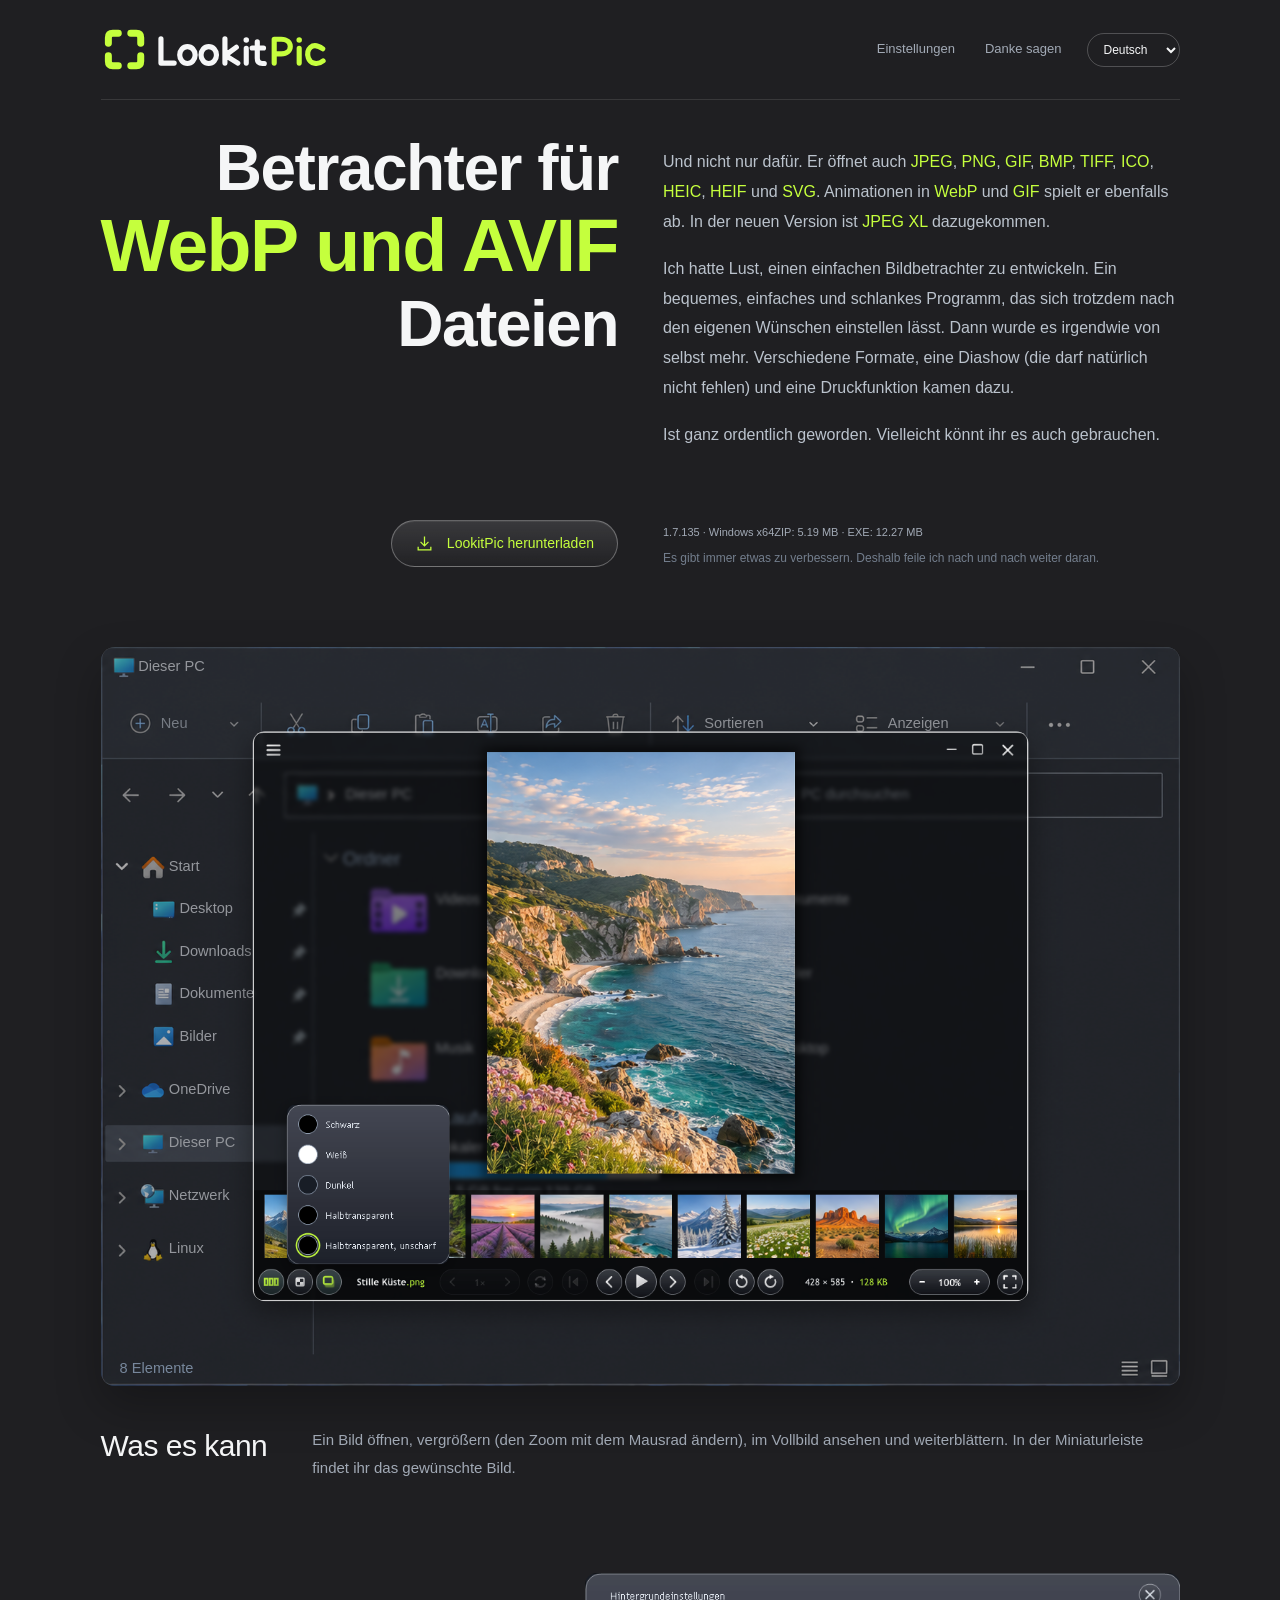
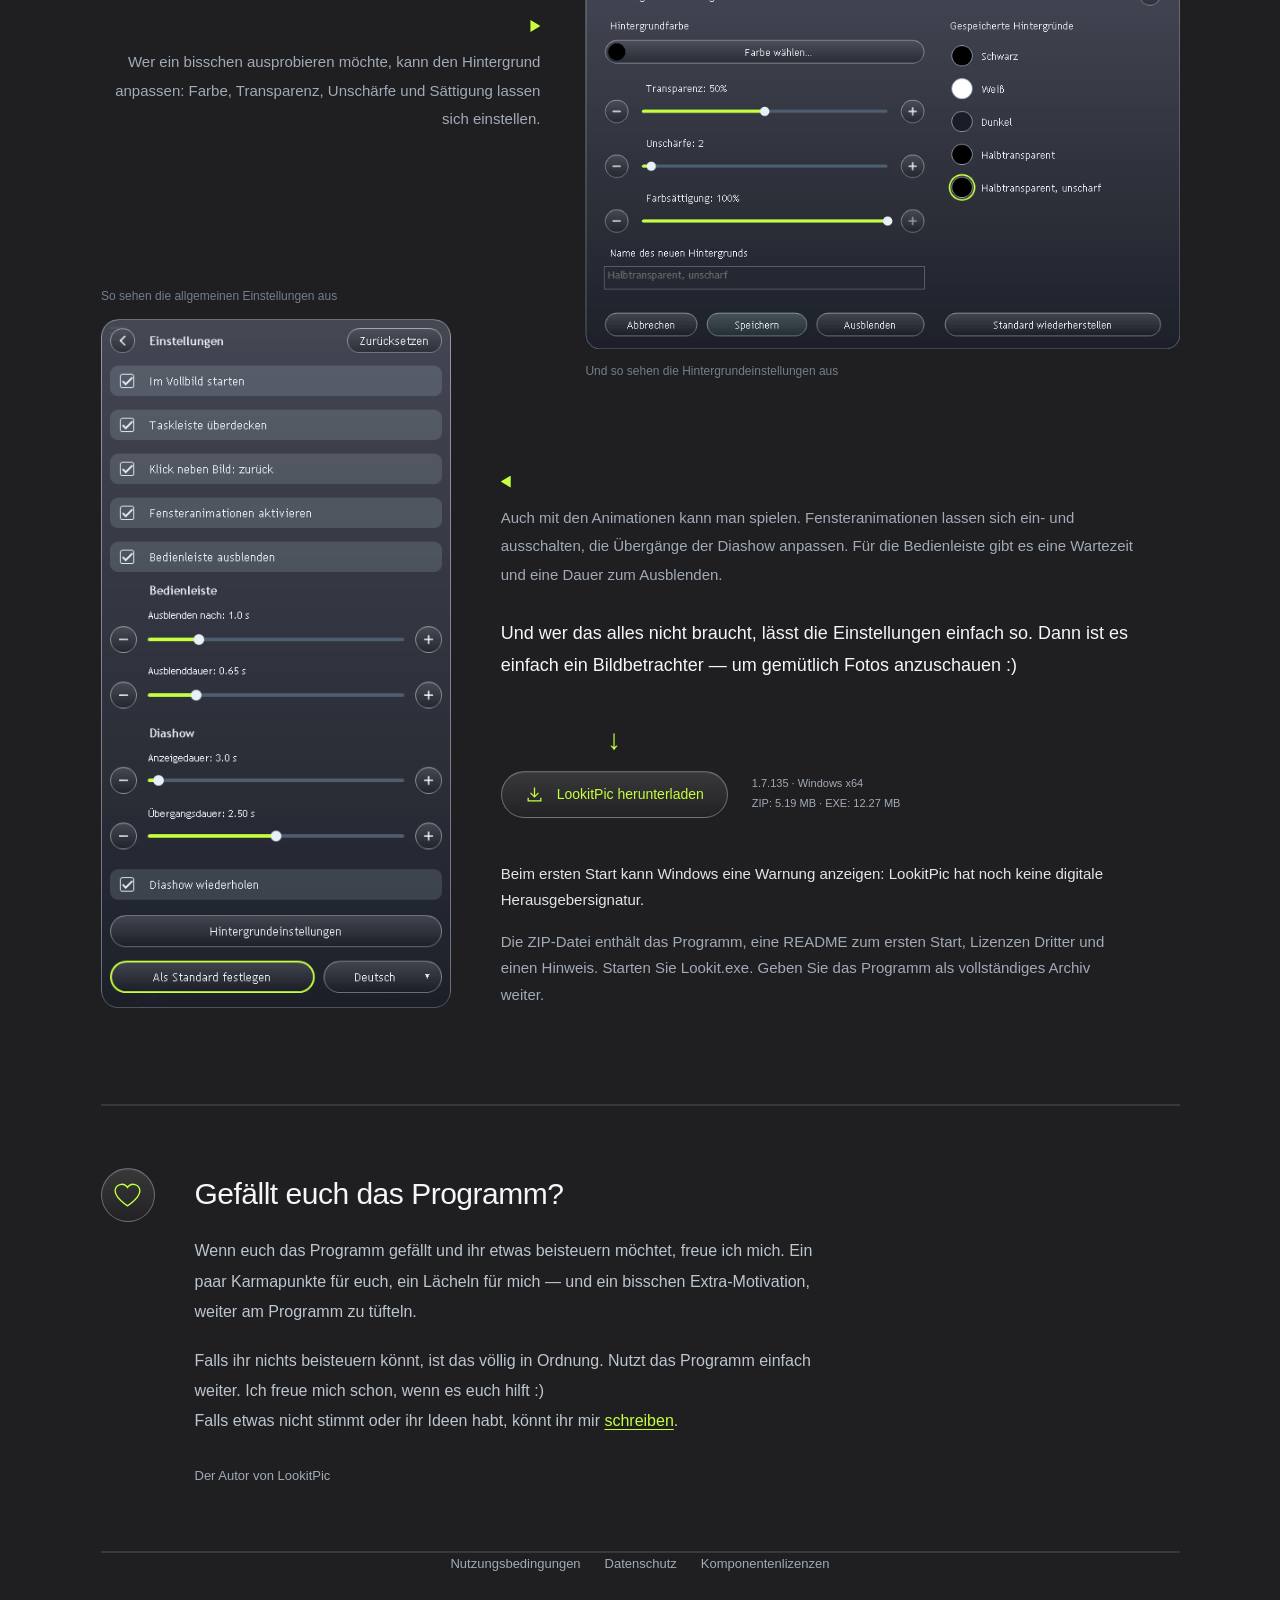
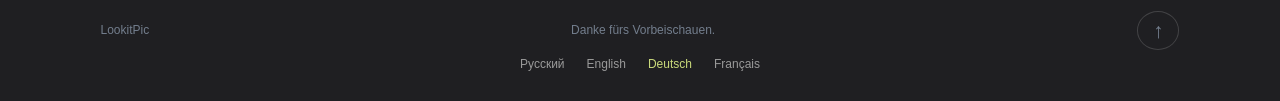
==== de/index.html @ faddebc7 "Serve complete homepage without JavaScript and align language metadata" ====
<!doctype html>
<html lang="de">
<head>
  <meta charset="utf-8"><meta name="viewport" content="width=device-width,initial-scale=1">
  <title>LookitPic — Kostenloser WebP- und AVIF-Betrachter für Windows</title>
  <meta name="description" content="Kostenloser Bildbetrachter für Windows x64: WebP, AVIF, HEIC, JPEG XL und weitere Formate. Animationen, Diashows und Fotodruck. Ohne Installation.">
  <meta name="theme-color" content="#1f1f22"><link rel="icon" href="/assets/brand/lookitpic.ico?v=116">
  <link rel="stylesheet" href="/style.css?v=135-language-outline"><script src="/config.js" defer></script><script src="/locales.js?v=135-wheel" defer></script><script src="/app.js?v=seo1" defer></script>

<link rel="canonical" href="https://lookitpic.com/de/">
<link rel="alternate" hreflang="ru" href="https://lookitpic.com/">
<link rel="alternate" hreflang="en" href="https://lookitpic.com/en/">
<link rel="alternate" hreflang="de" href="https://lookitpic.com/de/">
<link rel="alternate" hreflang="fr" href="https://lookitpic.com/fr/">
<link rel="alternate" hreflang="x-default" href="https://lookitpic.com/">
<meta property="og:type" content="website">
<meta property="og:site_name" content="LookitPic">
<meta property="og:title" content="LookitPic — Kostenloser WebP- und AVIF-Betrachter für Windows">
<meta property="og:description" content="Kostenloser Bildbetrachter für Windows x64: WebP, AVIF, HEIC, JPEG XL und weitere Formate. Animationen, Diashows und Fotodruck. Ohne Installation.">
<meta property="og:url" content="https://lookitpic.com/de/">
<meta property="og:locale" content="de_DE">
<meta property="og:image" content="https://lookitpic.com/assets/social/de.png">
<meta property="og:image:width" content="1079">
<meta property="og:image:height" content="791">
<meta property="og:image:type" content="image/png">
<meta property="og:image:alt" content="LookitPic-Oberfläche mit einer Küstenlandschaft">
<meta name="twitter:card" content="summary_large_image">
<meta name="twitter:title" content="LookitPic — Kostenloser WebP- und AVIF-Betrachter für Windows">
<meta name="twitter:description" content="Kostenloser Bildbetrachter für Windows x64: WebP, AVIF, HEIC, JPEG XL und weitere Formate. Animationen, Diashows und Fotodruck. Ohne Installation.">
<meta name="twitter:image" content="https://lookitpic.com/assets/social/de.png">
<meta name="twitter:image:alt" content="LookitPic-Oberfläche mit einer Küstenlandschaft">
<script type="application/ld+json">{"@context": "https://schema.org", "@type": "SoftwareApplication", "name": "LookitPic", "url": "https://lookitpic.com/de/", "description": "Kostenloser Bildbetrachter für Windows x64: WebP, AVIF, HEIC, JPEG XL und weitere Formate. Animationen, Diashows und Fotodruck. Ohne Installation.", "inLanguage": "de", "applicationCategory": "MultimediaApplication", "operatingSystem": "Windows x64", "softwareVersion": "1.7.135", "downloadUrl": "https://github.com/lookitpic/LookitPic/releases/download/v1.7.135/Lookit.exe", "screenshot": "https://lookitpic.com/assets/social/de.png", "offers": {"@type": "Offer", "price": "0", "priceCurrency": "USD"}}</script>
</head>
<body>
<a class="skip" href="#main" data-i18n="skip">Zum Inhalt</a>
<header class="header wrap">
  <a class="brand" href="#main"><img src="/assets/brand/wordmark.svg?v=116" width="228" height="47" alt="LookitPic"></a>
  <nav aria-label="Навигация"><a href="#personal" data-i18n="navSettings">Einstellungen</a><a href="#thanks" data-i18n="navThanks">Danke sagen</a></nav><label class="language-control"><span class="language-label">Language</span><select id="language" aria-label="Язык / Language"><option value="ru">Русский</option><option value="en">English</option><option value="de" selected>Deutsch</option><option value="fr">Français</option></select></label>
</header>
<main class="wrap" id="main">
  <section class="hello">
    <div class="hero-heading">
    <h1 data-i18n="title"><span class="title-first">Betrachter für</span><br><span class="title-formats">WebP und AVIF</span><br><span class="title-last">Dateien</span></h1>
    </div>
    <div class="hero-copy">
    <p data-i18n="formats">Und nicht nur dafür. Er öffnet auch <span class="format-name">JPEG</span>, <span class="format-name">PNG</span>, <span class="format-name">GIF</span>, <span class="format-name">BMP</span>, <span class="format-name">TIFF</span>, <span class="format-name">ICO</span>, <span class="format-name">HEIC</span>, <span class="format-name">HEIF</span> und <span class="format-name">SVG</span>. Animationen in <span class="format-name">WebP</span> und <span class="format-name">GIF</span> spielt er ebenfalls ab. In der neuen Version ist <span class="format-name">JPEG XL</span> dazugekommen.</p>
    <p data-i18n="story">Ich hatte Lust, einen einfachen Bildbetrachter zu entwickeln. Ein bequemes, einfaches und schlankes Programm, das sich trotzdem nach den eigenen Wünschen einstellen lässt. Dann wurde es irgendwie von selbst mehr. Verschiedene Formate, eine Diashow (die darf natürlich nicht fehlen) und eine Druckfunktion kamen dazu.</p>
    <p data-i18n="maybe">Ist ganz ordentlich geworden. Vielleicht könnt ihr es auch gebrauchen.</p>
    </div>
      <div class="hero-download">
<div class="download-row"><a class="glass-button download-link" href="https://github.com/lookitpic/LookitPic/releases/download/v1.7.135/LookitPic_1.7.135.zip"><svg width="19" height="19" viewbox="0 0 24 24" fill="none" stroke="currentColor" stroke-width="1.6" aria-hidden="true"><path d="M12 3v12m-5-5 5 5 5-5M4 16v4h16v-4"/></svg><span data-i18n="download">LookitPic herunterladen</span></a><span class="file-note" data-i18n="downloadMeta">1.7.135 · Windows x64<br>ZIP: 5.19 MB · EXE: 12.27 MB</span></div>
    <p class="version-note" data-i18n="preview">Es gibt immer etwas zu verbessern. Deshalb feile ich nach und nach weiter daran.</p>
      </div>
  </section>

  <section class="look" aria-label="LookitPic-Oberfläche mit einer Küstenlandschaft">
    <div class="promo-desktop">
      <div class="explorer-screenshot" aria-hidden="true">
        <img src="/assets/explorer/base-dark.webp" width="1515" height="1038" alt="" draggable="false">
        <span class="explorer-label title" data-explorer-label="pc" style="left:3.44828%;top:1.25899%;width:72.66010%;height:3.05755%">Dieser PC</span>
        <span class="explorer-label muted" data-explorer-label="new" style="left:5.54187%;top:8.99281%;width:6.40394%;height:3.23741%">Neu</span>
        <span class="explorer-label " data-explorer-label="sort" style="left:55.91133%;top:8.99281%;width:9.35961%;height:3.23741%">Sortieren</span>
        <span class="explorer-label " data-explorer-label="view" style="left:72.90640%;top:8.99281%;width:9.23645%;height:3.23741%">Anzeigen</span>
        <span class="explorer-label " data-explorer-label="pc" style="left:22.66010%;top:18.52518%;width:23.39901%;height:3.23741%">Dieser PC</span>
        <span class="explorer-label muted" data-explorer-label="search" style="left:60.59113%;top:18.52518%;width:35.96059%;height:3.23741%">Dieser PC durchsuchen</span>
        <span class="explorer-label " data-explorer-label="home" style="left:6.28079%;top:28.23741%;width:10.83744%;height:3.23741%">Start</span>
        <span class="explorer-label " data-explorer-label="desktop" style="left:7.26601%;top:33.99281%;width:10.09852%;height:3.23741%">Desktop</span>
        <span class="explorer-label " data-explorer-label="downloads" style="left:7.26601%;top:39.74820%;width:10.09852%;height:3.23741%">Downloads</span>
        <span class="explorer-label " data-explorer-label="documents" style="left:7.26601%;top:45.50360%;width:10.09852%;height:3.23741%">Dokumente</span>
        <span class="explorer-label " data-explorer-label="pictures" style="left:7.26601%;top:51.25899%;width:10.09852%;height:3.23741%">Bilder</span>
        <span class="explorer-label " data-explorer-label="onedrive" style="left:6.28079%;top:58.45324%;width:11.57635%;height:3.23741%">OneDrive</span>
        <span class="explorer-label " data-explorer-label="pc" style="left:6.28079%;top:65.64748%;width:12.43842%;height:3.23741%">Dieser PC</span>
        <span class="explorer-label " data-explorer-label="network" style="left:6.28079%;top:72.84173%;width:11.57635%;height:3.23741%">Netzwerk</span>
        <span class="explorer-label " data-explorer-label="linux" style="left:6.28079%;top:80.03597%;width:11.57635%;height:3.23741%">Linux</span>
        <span class="explorer-label heading" data-explorer-label="folders" style="left:22.41379%;top:26.79856%;width:36.94581%;height:3.77698%">Ordner</span>
        <span class="explorer-label " data-explorer-label="videos" style="left:31.03448%;top:32.73381%;width:20.93596%;height:3.23741%">Videos</span>
        <span class="explorer-label " data-explorer-label="documents" style="left:62.43842%;top:32.73381%;width:30.78818%;height:3.23741%">Dokumente</span>
        <span class="explorer-label " data-explorer-label="downloads" style="left:31.03448%;top:42.80576%;width:20.93596%;height:3.23741%">Downloads</span>
        <span class="explorer-label " data-explorer-label="pictures" style="left:62.43842%;top:42.80576%;width:30.78818%;height:3.23741%">Bilder</span>
        <span class="explorer-label " data-explorer-label="music" style="left:31.03448%;top:52.87770%;width:20.93596%;height:3.23741%">Musik</span>
        <span class="explorer-label " data-explorer-label="desktop" style="left:62.43842%;top:52.87770%;width:30.78818%;height:3.23741%">Desktop</span>
        <span class="explorer-label heading" data-explorer-label="devices" style="left:22.41379%;top:61.87050%;width:59.11330%;height:3.77698%">Geräte und Laufwerke</span>
        <span class="explorer-label " data-explorer-label="disk" style="left:31.03448%;top:66.36691%;width:34.48276%;height:3.23741%">Lokaler Datenträger (C:)</span>
        <span class="explorer-label muted" data-explorer-label="capacity" style="left:31.03448%;top:72.30216%;width:34.48276%;height:3.23741%">31,5 GB frei von 139 GB</span>
        <span class="explorer-label heading" data-explorer-label="locations" style="left:22.41379%;top:76.79856%;width:55.41872%;height:3.77698%">Netzwerkadressen</span>
        <span class="explorer-label status" data-explorer-label="items" style="left:1.72414%;top:96.22302%;width:49.26108%;height:3.23741%">8 Elemente</span>
      </div>
      <div class="viewer-backdrop" id="viewer-backdrop" aria-hidden="true"></div>
      <div class="native-viewer" id="native-viewer" data-background="4">
        <img id="viewer-shot" src="/assets/captures/de-viewer-4-1-1.webp" width="1079" height="791" alt="LookitPic-Oberfläche mit einer Küstenlandschaft" draggable="false">
        <div id="picker" class="native-picker" role="group" aria-label="Hintergrund wählen" style="width: 20.945319740500462%;">
          <img id="picker-shot" src="/assets/captures/de-picker-4.webp" width="256" height="222" alt="" draggable="false">
          <button class="capture-hit picker-hit" data-background="0" aria-label="Schwarz" aria-pressed="false" title="Schwarz"></button>
          <button class="capture-hit picker-hit" data-background="1" aria-label="Weiß" aria-pressed="false" title="Weiß"></button>
          <button class="capture-hit picker-hit" data-background="2" aria-label="Dunkel" aria-pressed="false" title="Dunkel"></button>
          <button class="capture-hit picker-hit" data-background="3" aria-label="Halbtransparent" aria-pressed="false" title="Halbtransparent"></button>
          <button class="capture-hit picker-hit" data-background="4" aria-label="Halbtransparent, unscharf" aria-pressed="true" title="Halbtransparent, unscharf"></button>
        </div>
        <button class="capture-hit toolbar-hit" id="toggle-thumbnails" aria-label="Miniaturansichten" aria-pressed="true" title="Miniaturansichten"></button>
        <button class="capture-hit toolbar-hit" id="toggle-shadow" aria-label="Bildschatten" aria-pressed="true" title="Bildschatten"></button>
      </div>
    </div>
    <p class="demo-status" id="demo-status" aria-live="polite"></p>
  </section>

  <section class="viewer-overview">
    <h2 data-i18n="simpleTitle">Was es kann</h2>
    <div class="about-intro">
      <p><span data-i18n="basic">Ein Bild öffnen, vergrößern (den Zoom mit dem Mausrad ändern), im Vollbild ansehen und weiterblättern. In der Miniaturleiste findet ihr das gewünschte Bild.</p>
    </div>
  </section>

  <section class="about section" id="personal">
    <div class="settings-layout"><div class="settings-grid">
    <div class="settings-row background-row">
      <p data-i18n="backgroundCopy">Wer ein bisschen ausprobieren möchte, kann den Hintergrund anpassen: Farbe, Transparenz, Unschärfe und Sättigung lassen sich einstellen.</p>
      <figure class="settings-capture"><img id="background-settings-shot" src="/assets/captures/de-background-settings.webp" width="760" height="480" alt="Hintergrundeinstellungen von LookitPic" loading="lazy"><figcaption data-i18n="backgroundCaption">Und so sehen die Hintergrundeinstellungen aus</figcaption></figure>
    </div>
    <div class="settings-row animation-row">
      <figure class="settings-capture"><figcaption data-i18n="animationCaption">So sehen die allgemeinen Einstellungen aus</figcaption><span class="settings-panel-crop"><img id="animation-settings-shot" src="/assets/captures/de-settings.webp" width="400" height="790" alt="Animationen und Bedienleiste von LookitPic" loading="lazy"></span></figure>
      <div><p data-i18n="animationCopy">Auch mit den Animationen kann man spielen. Fensteranimationen lassen sich ein- und ausschalten, die Übergänge der Diashow anpassen. Für die Bedienleiste gibt es eine Wartezeit und eine Dauer zum Ausblenden.</p><p class="no-pressure" data-i18n="noPressure">Und wer das alles nicht braucht, lässt die Einstellungen einfach so. Dann ist es einfach ein Bildbetrachter — um gemütlich Fotos anzuschauen :)</p><div class="try-download"><div class="download-again"><span class="try-download-arrow" aria-hidden="true">↓</span><a class="glass-button download-link" href="https://github.com/lookitpic/LookitPic/releases/download/v1.7.135/LookitPic_1.7.135.zip"><svg width="19" height="19" viewbox="0 0 24 24" fill="none" stroke="currentColor" stroke-width="1.6" aria-hidden="true"><path d="M12 3v12m-5-5 5 5 5-5M4 16v4h16v-4"/></svg><span data-i18n="download">LookitPic herunterladen</span></a><span class="file-note" data-i18n="downloadMeta">1.7.135 · Windows x64<br>ZIP: 5.19 MB · EXE: 12.27 MB</span></div></div>
        <div class="download-notes"><p class="windows-note" data-i18n="windowsNote">Beim ersten Start kann Windows eine Warnung anzeigen: LookitPic hat noch keine digitale Herausgebersignatur.</p><p data-i18n="archiveNote">Die ZIP-Datei enthält das Programm, eine README zum ersten Start, Lizenzen Dritter und einen Hinweis. Starten Sie Lookit.exe. Geben Sie das Programm als vollständiges Archiv weiter.</p></div>
      </div>
    </div>
    </div></div>
  </section>

  <section class="thanks section" id="thanks">
    <div class="thank-you-icon" aria-hidden="true"><svg width="33" height="33" viewbox="0 0 32 32" fill="none" stroke="currentColor" stroke-width="1.3"><path d="M16 26S4 18.5 4 11.5a6.5 6.5 0 0 1 12-3.3 6.5 6.5 0 0 1 12 3.3C28 18.5 16 26 16 26Z"/></svg></div>
    <div><h2 data-i18n="thanksTitle">Gefällt euch das Programm?</h2><p data-i18n="thanksCopy">Wenn euch das Programm gefällt und ihr etwas beisteuern möchtet, freue ich mich. Ein paar Karmapunkte für euch, ein Lächeln für mich — und ein bisschen Extra-Motivation, weiter am Programm zu tüfteln.</p><a id="donate-link" class="glass-button" role="button" aria-disabled="true" rel="noopener noreferrer" target="_blank" hidden><svg width="19" height="19" viewbox="0 0 32 32" fill="none" stroke="currentColor" stroke-width="1.6" aria-hidden="true"><path d="M16 26S4 18.5 4 11.5a6.5 6.5 0 0 1 12-3.3 6.5 6.5 0 0 1 12 3.3C28 18.5 16 26 16 26Z"/></svg><span data-i18n="donate">Den Autor unterstützen</span></a><p data-i18n="thanksFree">Falls ihr nichts beisteuern könnt, ist das völlig in Ordnung. Nutzt das Programm einfach weiter. Ich freue mich schon, wenn es euch hilft :)</p><p class="feedback-invite" data-i18n="feedbackInvite">Falls etwas nicht stimmt oder ihr Ideen habt, könnt ihr mir <a href="#feedback" class="inline-feedback">schreiben</a>.</p><p id="donate-pending" class="donate-pending" hidden data-i18n="donatePending">Einen Spendenlink ergänze ich später.</p><p class="signature" id="author-name" data-i18n="author">Der Autor von LookitPic</p></div>
  </section>

</main>
<footer class="footer wrap"><nav class="legal-links" aria-label="Dokumente"><a href="#terms" class="legal-link" data-i18n="termsTitle">Nutzungsbedingungen</a><a href="#privacy" class="legal-link" data-i18n="privacyTitle">Datenschutz</a><a href="#licences" class="legal-link" data-i18n="licencesTitle">Komponentenlizenzen</a></nav><span>LookitPic</span><p data-i18n="footer">Danke fürs Vorbeischauen.</p><a href="#main" aria-label="Nach oben">↑</a></footer><nav class="language-links wrap" aria-label="Language"><a href="/ru/" lang="ru" hreflang="ru">Русский</a><a href="/en/" lang="en" hreflang="en">English</a><a href="/de/" lang="de" hreflang="de" aria-current="page">Deutsch</a><a href="/fr/" lang="fr" hreflang="fr">Français</a></nav>
<dialog id="feedback" class="feedback-dialog" aria-label="Feedback">
  <button type="button" class="feedback-close" id="feedback-close" aria-label="Schließen"><svg width="14" height="14" viewbox="0 0 16 16" fill="none" stroke="currentColor" stroke-width="1.5" aria-hidden="true"><path d="M3 3l10 10M13 3L3 13"/></svg></button>
  
  <p class="feedback-pending">Schön, dass Sie mir schreiben möchten. Lob muss man nicht für sich behalten :). Darüber freue ich mich, aber Kritik hilft mir, nicht stehen zu bleiben und mich weiterzuentwickeln. Ihre E-Mail-Adresse müssen Sie nicht angeben. Wenn Sie eine Antwort möchten, hinterlassen Sie sie bitte. Ich versuche, allen zu antworten.</p>
  <form id="feedback-form" method="POST" name="lookitpic-feedback" action="https://formspree.io/f/mwloqaqz"><input type="hidden" name="language" value="de">
    <label><span data-i18n="feedbackEmail">E-Mail (optional)</span><input type="email" name="email" autocomplete="email" maxlength="254"></label>
    <label><span data-i18n="feedbackMessage">Nachricht</span><textarea name="message" rows="3" maxlength="5000" required minlength="3"></textarea></label>
    <label class="consent-row"><input type="checkbox" name="consent" required><span data-i18n="consentLabel">Ich stimme der Verarbeitung meiner E-Mail-Adresse und meiner Nachricht gemäß der <a class="legal-link" href="#consent" style="text-decoration:underline;text-underline-offset:3px">Einwilligungserklärung</a> zu.</span></label><button type="submit" class="glass-button" data-i18n="feedbackSend">Senden</button>
  <p class="captcha-notice">Geschützt durch reCAPTCHA. Es gelten Googles <a href="https://policies.google.com/privacy" target="_blank" rel="noopener noreferrer">Datenschutzerklärung</a> und <a href="https://policies.google.com/terms" target="_blank" rel="noopener noreferrer">Nutzungsbedingungen</a>.</p>
<p id="feedback-status" role="status" aria-live="polite" tabindex="-1"></p></form>
<script id="feedback-text" type="application/json">{"intro": "Schön, dass Sie mir schreiben möchten. Lob muss man nicht für sich behalten :). Darüber freue ich mich, aber Kritik hilft mir, nicht stehen zu bleiben und mich weiterzuentwickeln. Ihre E-Mail-Adresse müssen Sie nicht angeben. Wenn Sie eine Antwort möchten, hinterlassen Sie sie bitte. Ich versuche, allen zu antworten.", "privacy": "Formspree empfängt und speichert Nachrichten und benachrichtigt den Autor per E-Mail. Google reCAPTCHA schützt vor Spam. Formspree und Google können Browser- und Netzwerkdaten verarbeiten. Nachricht und optionale E-Mail-Adresse dienen der Bearbeitung und Beantwortung.", "sending": "Wird gesendet…", "captcha": "Bestätigen Sie „Ich bin kein Roboter“. Falls die Prüfung fehlt, prüfen Sie Ihre Verbindung und den Inhaltsblocker.", "invalid": "Geben Sie eine Nachricht mit 3 bis 5000 Zeichen ein.", "error": "Der Empfang konnte nicht bestätigt werden. Ihr Text bleibt im Formular. Prüfen Sie die Verbindung und versuchen Sie es später erneut.", "success": "Nachricht gesendet!\nVielen Dank für Ihre Zeit!", "local": "Das Senden ist nur auf der veröffentlichten Website verfügbar.", "back": "Zurück zur Website", "title": "Nachricht empfangen — LookitPic", "unavailable": "Das Formular ist vorübergehend nicht verfügbar. Bitte versuchen Sie es später erneut."}</script></dialog>
<script src="/feedback.js?v=feedback-inline3" defer></script>
<dialog id="terms" class="feedback-dialog legal-dialog" aria-labelledby="terms-title"><h2 id="terms-title" data-i18n="termsTitle">Nutzungsbedingungen</h2><p data-i18n="termsUse">LookitPic darf privat und beruflich kostenlos genutzt werden. Das unveränderte Archiv darf zusammen mit Lizenzen und Urheberrechtshinweisen weitergegeben werden. Für Drittanbieterkomponenten gelten deren eigene Lizenzen.</p><p data-i18n="termsAsIs">Das Programm wird „wie es ist“ bereitgestellt, ohne Garantie für Fehlerfreiheit oder Eignung für eine bestimmte Aufgabe und ohne Verpflichtung zu Updates. Einschränkungen von Gewährleistung und Haftung gelten nur, soweit das anwendbare Recht dies zulässt. Rechte aus Drittanbieterlizenzen bleiben unberührt.</p><form method="dialog" class="legal-close-form"><button type="submit" class="legal-close"><span aria-hidden="true">×</span><span class="visually-hidden" data-i18n="legalClose">Schließen</span></button></form></dialog><dialog id="privacy" class="feedback-dialog legal-dialog" aria-labelledby="privacy-title"><h2 id="privacy-title" data-i18n="privacyTitle">Datenschutz</h2><p data-i18n="privacyBrowser">Diese Website enthält keine Werbung, Werbetracker oder eingebundenen Analysedienste. Die gewählte Sprache wird in Ihrem Browser gespeichert.</p><p data-i18n="privacyDraft">Wenn Sie eine Nachricht senden, erhält der Autor deren Text und die von Ihnen angegebene Antwortadresse. Diese Angaben werden ausschließlich zur Bearbeitung Ihrer Anfrage und zur Korrespondenz verwendet, nicht für Werbe-E-Mails.</p><p>Formspree empfängt und speichert Nachrichten und benachrichtigt den Autor per E-Mail. Google reCAPTCHA schützt vor Spam. Formspree und Google können Browser- und Netzwerkdaten verarbeiten. Nachricht und optionale E-Mail-Adresse dienen der Bearbeitung und Beantwortung.</p><form method="dialog" class="legal-close-form"><button type="submit" class="legal-close"><span aria-hidden="true">×</span><span class="visually-hidden" data-i18n="legalClose">Schließen</span></button></form></dialog><dialog id="licences" class="feedback-dialog legal-dialog" aria-labelledby="licences-title"><h2 id="licences-title" data-i18n="licencesTitle">Komponentenlizenzen</h2><p data-i18n="licencesCopy">Lizenzen und ein Hinweis sind in der Programm-ZIP enthalten. Die Quellen der LGPL-Komponenten sind separat unten und auf der GitHub-Release-Seite verfügbar.</p><ul><li><a href="/legal/THIRD_PARTY_LICENSES.txt" data-i18n="licenceText">Lizenztexte</a></li><li><a href="/legal/THIRD_PARTY_NOTICE.txt" data-i18n="licenceNotice">Komponentenhinweise</a></li><li><a href="https://github.com/lookitpic/LookitPic/releases/download/v1.7.135/LGPL_SOURCES.zip" data-i18n="licenceSource">LGPL-Quellen</a></li></ul><form method="dialog" class="legal-close-form"><button type="submit" class="legal-close"><span aria-hidden="true">×</span><span class="visually-hidden" data-i18n="legalClose">Schließen</span></button></form></dialog><dialog id="consent" class="feedback-dialog legal-dialog" aria-labelledby="consent-title"><h2 id="consent-title" data-i18n="consentTitle">Einwilligung zur Datenverarbeitung</h2><p data-i18n="consentDraft">Ich willige ein, dass der Autor meinen Nachrichtentext und meine Antwortadresse empfängt, über einen Versanddienst übermittelt, im E-Mail-Postfach speichert und zur Bearbeitung meiner Anfrage sowie zur Korrespondenz verwendet. Die Angaben werden nicht für Werbe-E-Mails verwendet.</p><form method="dialog" class="legal-close-form"><button type="submit" class="legal-close"><span aria-hidden="true">×</span><span class="visually-hidden" data-i18n="legalClose">Schließen</span></button></form></dialog><script src="/legal.js?v=1" defer></script></body></html>
---- style.css ----
@charset "UTF-8";
:root{color-scheme:dark;--bg:#1f1f22;--text:#f5f6f7;--muted:#a2aab6;--dim:#737e8d;--accent:#c5ff3d;--line:#ffffff1c;--glass:linear-gradient(180deg,#ffffff1e,#ffffff04)}*{box-sizing:border-box}html{scroll-behavior:smooth;scroll-padding-top:35px}body{margin:0;background:var(--bg);color:var(--text);font-family:'Segoe UI','Trebuchet MS',Arial,sans-serif;font-size:16px;line-height:1.75}a{color:inherit;text-decoration:none}button{font:inherit;color:inherit;cursor:pointer}button,a,summary{-webkit-tap-highlight-color:transparent}a:focus-visible,button:focus-visible,summary:focus-visible{outline:2px solid var(--accent);outline-offset:5px}[hidden]{display:none!important}.wrap{width:min(1079px,calc(100% - 80px));margin-inline:auto}.header{height:100px;display:flex;align-items:center;justify-content:space-between;border-bottom:1px solid var(--line)}.brand{display:flex;gap:12px;align-items:center;font-size:17px;font-weight:500}.brand img{object-fit:contain}.header nav{display:flex;gap:30px;font-size:13px;color:var(--muted)}.header nav a:hover,.quiet-link:hover{color:var(--accent)}.hello{max-width:720px;padding:65px 0 47px}.hello-note{display:flex;gap:9px;align-items:center;color:var(--muted);font-size:12px;margin:0 0 21px}.status-dot{height:5px;width:5px;border-radius:50%;background:var(--accent)}h1{font-family:'Trebuchet MS','Segoe UI',sans-serif;font-weight:400;letter-spacing:-1.4px;font-size:51px;line-height:1.2;margin:0 0 25px}h2{font-family:'Trebuchet MS','Segoe UI',sans-serif;font-size:30px;line-height:1.3;letter-spacing:-.5px;font-weight:400;margin:0 0 23px}h3{font-size:14px;font-weight:500;margin:0 0 13px}p{margin:0 0 18px}.hello>p:not(.hello-note):not(.version-note){max-width:600px;color:#bbc3cd;font-size:17px;line-height:1.85}.download-row{display:flex;align-items:center;gap:24px;margin-top:30px}.glass-button{display:inline-flex;align-items:center;justify-content:center;gap:13px;border:1px solid #ffffff4d;border-radius:28px;padding:10px 23px;min-height:47px;background:var(--glass);box-shadow:inset 0 1px #ffffff12;color:var(--text);font-size:14px;transition:border-color .18s,background-color .18s}.glass-button svg,.glass-button>span:last-child:not(:first-child){color:var(--accent)}.glass-button:hover{border-color:#c5ff3da6;background-color:#c5ff3d0b}.glass-button:active{transform:translateY(1px)}.file-note{color:var(--muted);font-size:11px;line-height:1.8}.hello .version-note{font-size:12px;color:var(--dim);margin:13px 0 0}.image-controls{display:flex;justify-content:space-between;align-items:center;margin-bottom:15px;gap:18px;font-size:13px;color:var(--muted)}.background-options{display:flex;gap:8px}.background-choice{display:flex;align-items:center;gap:7px;padding:6px 12px;border:1px solid transparent;border-radius:24px;background:transparent;font-size:11px;color:var(--muted)}.background-choice:hover{background:#ffffff08}.background-choice.selected{border-color:#ffffff45;background:var(--glass);color:var(--text)}.swatch{display:block;height:12px;width:12px;border:1px solid #b4c2d3;border-radius:50%}.swatch.dark{background:#1f1f22}.swatch.black{background:#000}.swatch.white{background:#fff}.selected .swatch{outline:1px solid var(--accent);outline-offset:2px}.viewer-figure{margin:0}.viewer-figure>img{display:block;width:100%;height:auto;aspect-ratio:1079/791;border-radius:19px;box-shadow:0 20px 45px #0004}.viewer-figure figcaption{margin-top:15px;color:var(--dim);font-size:11px;text-align:center}.section{padding:62px 0}.about{padding-top:61px;border-bottom:1px solid var(--line)}.about-columns{display:grid;grid-template-columns:1fr 1fr;gap:60px}.about p{font-size:15px;color:var(--muted);line-height:1.9;margin-bottom:0}.personal{display:grid;grid-template-columns:.9fr 1.2fr;gap:65px;align-items:center}.aside-note{font-size:12px;color:var(--dim);margin:0 0 14px}.personal h2{font-size:34px}.personal-copy>p:not(.aside-note){font-size:14px;color:var(--muted);line-height:1.9}.personal-copy .no-pressure{margin-top:25px;color:#d3dce5!important}.settings-tabs{display:flex;gap:8px;margin-bottom:17px}.settings-tabs button{padding:6px 15px;background:transparent;border:1px solid transparent;border-radius:20px;color:var(--muted);font-size:12px}.settings-tabs button.selected{background:var(--glass);border-color:#ffffff4d;color:var(--accent)}.settings-tabs button:hover{background-color:#ffffff08}.settings-image{background:#20252e;border-radius:15px;border:1px solid #ffffff32;overflow:hidden;aspect-ratio:4/3;display:flex;align-items:center;justify-content:center}.settings-image img{width:100%;height:100%;object-fit:contain;display:block}.image-note{font-size:11px;color:var(--dim);margin:12px 0 0}.thanks{border-top:1px solid var(--line);border-bottom:1px solid var(--line);display:grid;grid-template-columns:70px minmax(0,620px);gap:24px;padding-block:62px}.thank-you-icon{width:54px;height:54px;display:grid;place-items:center;background:var(--glass);border:1px solid #ffffff4d;border-radius:50%;color:var(--accent);box-shadow:inset 0 1px #ffffff14}.thanks h2{margin-top:6px}.thanks p{font-size:16px;color:#bdc5cf;line-height:1.9}.thanks .glass-button{margin:7px 0 0}.thanks .donate-pending{margin:23px 0 0;color:var(--dim);font-size:12px}.thanks .signature{font-size:13px;margin:27px 0 0;color:var(--muted)}.small-print{display:grid;grid-template-columns:1fr 1fr;gap:70px;padding-block:42px 45px}.small-print p{font-size:12px;color:var(--dim);line-height:1.9;margin-bottom:13px}.filename{white-space:nowrap;color:var(--muted)}.quiet-link{font-size:12px;color:var(--muted);border-bottom:1px solid #ffffff38;padding-bottom:2px}.quiet-link span{margin-left:8px}.small-print details{margin-top:17px;color:var(--dim);font-size:10px}.small-print summary{cursor:pointer}.small-print code{display:block;margin-top:10px;overflow-wrap:anywhere;font-size:10px}.footer{min-height:88px;display:flex;align-items:center;justify-content:space-between;gap:20px;border-top:1px solid var(--line);color:var(--dim);font-size:12px}.footer p{margin:0}.footer>a{font-size:21px;padding:8px 15px;border-radius:50%;border:1px solid #ffffff28;line-height:1}.footer>a:hover{color:var(--accent)}.skip{position:fixed;left:20px;top:-100px;padding:12px 20px;background:var(--bg);color:var(--accent);z-index:10}.skip:focus{top:12px}
@media(min-width:1500px){.hello{padding-top:83px;padding-bottom:56px}}@media(max-width:1000px){.personal{gap:35px}.personal h2{font-size:30px}.personal-copy>p:not(.aside-note){font-size:13px}.wrap{width:calc(100% - 60px)}}@media(max-width:760px){.wrap{width:calc(100% - 36px)}.header{height:78px}.header nav{gap:18px;font-size:11px}.brand{font-size:15px;gap:8px}.brand img{width:27px;height:27px}.hello{padding:45px 0 36px}h1{font-size:43px;letter-spacing:-1.2px}.hello>p:not(.hello-note):not(.version-note){font-size:16px}.download-row{gap:16px;flex-wrap:wrap}.glass-button{font-size:13px;padding:10px 20px}.file-note{font-size:10px}.image-controls{align-items:flex-start;flex-direction:column;gap:11px;font-size:12px}.background-options{gap:5px}.background-choice{font-size:10px;padding:6px 11px}.viewer-figure>img{border-radius:9px}.viewer-figure figcaption{text-align:left;font-size:10px}.section{padding-block:40px}h2{font-size:26px}.about-columns{grid-template-columns:1fr;gap:15px}.about p{font-size:14px}.personal{grid-template-columns:1fr;gap:20px}.personal h2 br{display:none}.personal h2{font-size:28px}.personal-copy>p:not(.aside-note){font-size:14px}.personal-copy .no-pressure{margin-top:16px}.settings-example{max-width:580px;width:100%}.thanks{grid-template-columns:42px minmax(0,1fr);gap:17px}.thank-you-icon{width:40px;height:40px}.thank-you-icon svg{width:24px;height:24px}.thanks h2{font-size:27px;margin-top:0}.thanks p{font-size:14px}.small-print{grid-template-columns:1fr;gap:23px}.footer{font-size:10px;gap:10px}.footer>a{padding:6px 12px}.footer p{max-width:150px}}@media(max-width:390px){.header nav{gap:13px}.header nav a:first-child{display:none}h1{font-size:37px}.download-row{align-items:flex-start;flex-direction:column;gap:12px}.file-note br{display:none}.file-note{font-size:11px}.thanks{grid-template-columns:1fr;gap:15px}.image-controls{gap:8px}.background-choice{padding:5px 9px}}
.hello{max-width:850px}.hello h1{font-family:'Arial Rounded MT Bold','Trebuchet MS','Segoe UI',sans-serif;font-weight:800;font-size:clamp(35px,5.1vw,64px);line-height:1.12;letter-spacing:-1.5px;text-wrap:balance}.hello>p:not(.hello-note):not(.version-note){max-width:690px}.brand{font-weight:700}
.about{display:grid;grid-template-columns:minmax(0,1fr) minmax(0,1.1fr);column-gap:45px;align-items:start}.about>h2{grid-column:1/-1;margin-bottom:30px}.about-copy{max-width:740px}.about-copy p{margin-bottom:18px}.about-copy .no-pressure{color:var(--text);margin-top:24px}.about .settings-example{max-width:650px;width:100%;margin-top:0;position:sticky;top:30px}.transparency-figure{margin:0 0 25px}.transparency-figure img{display:block;width:100%;height:auto;border-radius:16px}.transparency-figure figcaption{font-size:12px;color:var(--muted);margin-top:12px;max-width:740px}.other-backgrounds>summary{cursor:pointer;color:var(--muted);font-size:13px;padding:12px 0}.other-backgrounds[open]>summary{margin-bottom:18px}.other-backgrounds>summary:hover{color:var(--accent)}
@media(max-width:850px){.about{grid-template-columns:1fr;gap:0}.about .settings-example{position:static;margin-top:20px}.transparency-figure img{border-radius:9px}}
@media(max-width:390px){.hello h1{letter-spacing:-1px}}
.promo-desktop{position:relative;aspect-ratio:1.5;container-type:inline-size;border-radius:14px;overflow:hidden;background:#fff;color:#202124;box-shadow:0 20px 45px #0004;font-family:'Segoe UI',Arial,sans-serif}.explorer{position:absolute;inset:0;background:#fff;font-size:1.25cqw;line-height:1.4}.explorer-title{height:5.2cqw;padding:1.6cqw 2cqw;background:#edf2f8;border-bottom:1px solid #dce2ea;font-weight:600}.explorer-title>span{float:right;font-weight:400}.explorer-address{display:flex;align-items:center;gap:2cqw;padding:1cqw 1.8cqw;border-bottom:1px solid #e8e8e8;white-space:nowrap}.explorer-address>span{border:1px solid #dedfe3;border-radius:.5cqw;padding:.65cqw 1cqw;flex:1}.explorer-address .explorer-search{flex:0 1 23%;color:#777}.explorer-toolbar{padding:1.2cqw 2cqw;border-bottom:1px solid #e8e8e8}.explorer-sidebar{position:absolute;top:16cqw;left:0;width:17%;padding:1cqw .5cqw;border-right:1px solid #eee;bottom:2.5cqw}.explorer-sidebar>span{display:block;padding:.8cqw .6cqw;white-space:nowrap}.explorer-sidebar .active{background:#e5f1fc;border-radius:.3cqw}.explorer-folders{position:absolute;left:19%;top:26%;right:5%;display:grid;grid-template-columns:repeat(3,1fr);gap:6cqw 4cqw;text-align:center}.explorer-folder{display:grid;justify-items:center;gap:1cqw}.explorer-folder i{display:block;position:relative;width:7cqw;height:5cqw;background:linear-gradient(#ffda68,#ffc739);border:1px solid #edb725;border-radius:.4cqw;box-shadow:inset 0 2px #ffe79b}.explorer-folder i:before{content:'';position:absolute;top:-.8cqw;left:0;width:3cqw;height:1cqw;background:#f4bf31;border-radius:.4cqw .7cqw 0 0;z-index:-1}.explorer-status{position:absolute;bottom:0;left:0;right:0;border-top:1px solid #eee;padding:.5cqw 1.5cqw;color:#777;font-size:1cqw}
.promo-window{position:absolute;left:21%;right:4%;top:24%;bottom:6%;border:1px solid #c5cbd2;border-radius:1.2cqw;box-shadow:0 1cqw 2.5cqw #0005;display:grid;grid-template-rows:minmax(0,1fr) 6.2cqw 4.5cqw;isolation:isolate;overflow:hidden;color:#fff}.promo-glass{position:absolute;inset:0;background:rgb(0 0 0 / 50%);backdrop-filter:blur(2px);-webkit-backdrop-filter:blur(2px);z-index:-1}.promo-window[data-background=transparent] .promo-glass{backdrop-filter:none;-webkit-backdrop-filter:none}.promo-window[data-background=dark] .promo-glass{background:#1f1f22;backdrop-filter:none;-webkit-backdrop-filter:none}.promo-window[data-background=black] .promo-glass{background:#000;backdrop-filter:none;-webkit-backdrop-filter:none}.promo-window[data-background=white] .promo-glass{background:#fff;backdrop-filter:none;-webkit-backdrop-filter:none}.promo-window[data-background=white]{color:#202124}.promo-titlebar{position:absolute;top:.7cqw;left:1.2cqw;right:1.2cqw;display:flex;justify-content:space-between;font-size:1.8cqw;pointer-events:none}.promo-picture{height:100%;aspect-ratio:428/586;justify-self:center;background-image:url('assets/viewer-transparency.png');background-size:358.879% 174.744%;background-position:53.61% 34.703%;box-shadow:0 0 1.5cqw #0002}.promo-filmstrip{display:grid;grid-template-columns:repeat(12,minmax(0,1fr));gap:.35cqw;padding:.45cqw .65cqw;background:#0002}.promo-thumb{display:block;min-width:0;background-image:url('assets/viewer-transparency.png');background-size:1706.667% 1089.362%;background-position:var(--thumb-x) 80.215%;border:1px solid #ffffff30}.promo-thumb.current{border-color:var(--accent);box-shadow:0 0 0 1px var(--accent)}.promo-bottom{display:flex;align-items:center;justify-content:space-between;gap:1cqw;padding:.5cqw 1cqw;background:#0002;font-size:1cqw}.promo-mini{color:var(--accent);font-size:1.5cqw}.promo-playback{border:1px solid #ffffff66;border-radius:3cqw;padding:0 1.2cqw;font-size:2cqw;line-height:1.6}.promo-zoom{border:1px solid #ffffff66;border-radius:3cqw;padding:.5cqw 1cqw}.promo-options{padding:18px 0 0;display:flex;align-items:center;gap:15px;flex-wrap:wrap}.promo-options p{margin:0;font-size:13px;color:var(--muted)}.promo-options .background-options{flex-wrap:wrap}.swatch.blurred{background:linear-gradient(135deg,#9a9c9f,#494b4f)}.swatch.transparent{background:linear-gradient(135deg,#ccc 50%,#555 50%)}
@media(max-width:600px){.promo-desktop{aspect-ratio:1.2;border-radius:8px}.promo-window{left:14%;right:3%;top:23%;bottom:8%;grid-template-rows:minmax(0,1fr) 7cqw 5cqw}.promo-picture{max-width:55%;width:auto}.explorer-folders{top:28%;gap:10cqw 4cqw}.promo-options{gap:8px}.promo-options .background-choice{font-size:11px;min-height:40px}.promo-options .background-options{gap:4px}.promo-filename{font-size:1.2cqw}.promo-titlebar{font-size:2.5cqw}}
@media(prefers-reduced-motion:reduce){html{scroll-behavior:auto}*,*:before,*:after{transition:none!important;animation:none!important}}
.download-row{margin-top:48px}
.header{gap:25px}.header nav{margin-left:auto}.language-control{display:flex;align-items:center;gap:8px;font-size:12px;color:var(--muted)}.language-label{position:absolute;width:1px;height:1px;overflow:hidden;clip-path:inset(50%)}#language{font:inherit;color:var(--text);background:#252c36;border:1px solid #ffffff38;border-radius:18px;padding:8px 12px;cursor:pointer}#language:focus-visible{outline:2px solid var(--accent);outline-offset:3px}
.promo-desktop{aspect-ratio:1.32}.native-viewer{position:absolute;left:21%;top:20%;width:75%;aspect-ratio:1079/791;border-radius:1.15cqw;box-shadow:0 .7cqw 2.3cqw #0005;isolation:isolate}#viewer-shot{display:block;width:100%;height:100%;border-radius:inherit;user-select:none}.native-picker{position:absolute;left:4.4486%;bottom:6.4475%;width:23.7257%;aspect-ratio:256/222;border-radius:.9cqw;overflow:hidden;box-shadow:0 .4cqw 1.2cqw #0005}#picker-shot{display:block;width:100%;height:auto}.capture-hit{position:absolute;padding:0;margin:0;background:transparent;border:0;border-radius:6px;cursor:pointer;color:transparent;touch-action:manipulation}.capture-hit:hover{background:#ffffff12}.capture-hit:focus-visible{outline:2px solid var(--accent);outline-offset:-2px}.picker-hit{left:2%;width:96%;height:18.9189%}.picker-hit:nth-of-type(1){top:2.7027%}.picker-hit:nth-of-type(2){top:21.6216%}.picker-hit:nth-of-type(3){top:40.5405%}.picker-hit:nth-of-type(4){top:59.4595%}.picker-hit:nth-of-type(5){top:78.3784%}.toolbar-hit{top:94.311%;width:3.3364%;height:4.5512%;border-radius:50%}#toggle-thumbnails{left:.7414%}#toggle-shadow{left:8.1557%}.demo-hint{color:var(--muted);font-size:13px;line-height:1.7;margin:20px 0 0;max-width:800px}.demo-status{position:absolute;width:1px;height:1px;overflow:hidden;clip-path:inset(50%)}
.about{display:block}.about-intro{max-width:720px;margin-bottom:40px}.about-intro p+p{margin-top:18px}.settings-row{display:grid;grid-template-columns:minmax(0,.85fr) minmax(0,1.15fr);gap:45px;align-items:center;margin-top:35px}.settings-capture{margin:0;min-width:0}.settings-capture img{display:block;width:100%;height:auto;border-radius:12px}.settings-capture figcaption{font-size:12px;color:var(--dim);margin-top:12px}.animation-row{margin-top:55px}.animation-row .settings-capture{width:min(100%,390px);justify-self:center}.about .no-pressure{margin-top:28px;color:var(--text)}
@media(max-width:760px){.header{gap:12px;flex-wrap:wrap;height:auto;min-height:90px;padding-block:18px}.header nav{gap:14px}.language-control{font-size:11px}.download-row{margin-top:40px}.settings-row{grid-template-columns:1fr;gap:22px;margin-top:32px}.animation-row .settings-capture{justify-self:start}.settings-capture{max-width:650px}.promo-desktop{aspect-ratio:1.32}.native-viewer{left:15%;width:82%;top:17%}.demo-hint{font-size:12px}}
@media(max-width:430px){.header nav{order:3;width:100%;justify-content:flex-end}.header nav a:first-child{display:inline}.language-control{margin-left:auto}.settings-row{gap:18px}.explorer-sidebar{font-size:1.2cqw}}

/* One processed Windows screenshot, with localized text at fixed coordinates. */
.promo-desktop{aspect-ratio:812/556}
.explorer-screenshot{position:absolute;inset:0;pointer-events:none;user-select:none}
.explorer-screenshot>img{display:block;width:100%;height:100%}
.explorer-label{position:absolute;display:block;white-space:nowrap;overflow:hidden;text-overflow:ellipsis;font-family:'Segoe UI',Arial,sans-serif;font-size:1.35468cqw;line-height:1.5;color:#111;font-weight:400}
.explorer-label.muted{color:#667080}.explorer-label.heading{font-size:1.72414cqw;color:#24469b}.explorer-label.status{color:#24469b}
.native-viewer,.viewer-backdrop{left:50%;top:50%;width:72%;transform:translate(-50%,-50%)}


/* Settings follow the height of the background screenshot, across languages. */
.settings-layout{container-type:inline-size}
.about .no-pressure{font-size:18px;line-height:1.8}
@media(min-width:901px){
  .settings-grid{
    --background-height:calc((100cqw - 45px) * .3631578947);
    --copy-gap:calc(var(--background-height) * .2);
    display:grid;grid-template-columns:minmax(0,.85fr) minmax(0,1.15fr);
    grid-template-rows:var(--background-height) auto;column-gap:45px;
    align-items:start;
  }
  .settings-grid .settings-row{display:contents}
  .background-row>p{grid-column:1;grid-row:1;margin:var(--copy-gap) 0 0;text-align:right}
  .background-row>.settings-capture{grid-column:2;grid-row:1}
  .animation-row>.settings-capture{grid-column:1;grid-row:1 / 3;margin-top:calc(var(--background-height) * .8 + 10px)}
  .animation-row>div{grid-column:2;grid-row:2;padding-top:calc(var(--copy-gap) + 80px)}
  .animation-row>div>p:first-child{margin-top:0}
}
@media(max-width:900px){
  .settings-grid .settings-row{grid-template-columns:1fr;gap:22px}
  .settings-grid .settings-capture{justify-self:start}
  .animation-row>div{padding-top:70px}
  .about .no-pressure{font-size:17px}
}

/* Blur only the Explorer backdrop, in a sibling below all viewer content. */
.viewer-backdrop{position:absolute;aspect-ratio:1079/791;border-radius:1.15cqw;pointer-events:none;z-index:1;backdrop-filter:blur(.20025cqw);-webkit-backdrop-filter:blur(.20025cqw)}
.native-viewer{z-index:2;box-shadow:0 .9cqw 2.7cqw #0008}
/* Dim only the Explorer area outside the viewer's rounded window. */
.native-viewer::before{content:"";position:absolute;inset:0;border-radius:inherit;box-shadow:0 0 0 100vmax rgb(31 31 34 / 35%);pointer-events:none;z-index:-1}

/* Requested hero spacing: half the top padding, download row 15px lower. */
.hello{padding-top:32.5px}
.download-row{margin-top:63px}
@media(min-width:1500px){.hello{padding-top:41.5px}}
@media(max-width:760px){.hello{padding-top:22.5px}.download-row{margin-top:55px}}

/* The hidden initial uses the heading's font, aligning the badge with its second letter. */
.hero-heading{position:relative;--title-size:clamp(35px,5.1vw,64px)}
.hero-heading .hello-note{position:absolute;left:0;top:-14px;height:18px;line-height:18px;margin:0;white-space:nowrap}
.hero-heading .hello-note::before{content:'П';visibility:hidden;flex:none;font-family:'Arial Rounded MT Bold','Trebuchet MS','Segoe UI',sans-serif;font-weight:800;font-size:var(--title-size);letter-spacing:-1.5px;line-height:0;margin-right:-9px}
:lang(en) .hero-heading .hello-note::before{content:'A'}
:lang(de) .hero-heading .hello-note::before{content:'E'}
:lang(fr) .hero-heading .hello-note::before{content:'U'}
@media(max-width:600px){.hero-heading .hello-note::before{letter-spacing:-1px}}

/* Basic description now precedes the demo; settings start directly below it. */
.viewer-overview{padding-bottom:60px}
.viewer-overview .about-intro{margin-bottom:0}
.viewer-overview p{font-size:15px;color:var(--muted);line-height:1.9;margin-bottom:0}
.about.section{padding-top:90px;padding-bottom:97px}
@media(max-width:760px){.about.section{padding-bottom:75px}}
@media(max-width:760px){.viewer-overview p{font-size:14px}.viewer-overview{padding-bottom:44px}.background-row{margin-top:0}}

/* Smaller general settings capture and a second download invitation. */
.animation-row .settings-capture{width:min(90%,350px);justify-self:start}
@media(min-width:761px) and (max-width:900px){.settings-grid .animation-row{margin-top:65px}}
@media(max-width:760px){.settings-grid .animation-row{margin-top:42px}}
@media(min-width:901px){
  .settings-grid{--general-column:calc((100cqw - 45px) * .425);--general-inset:calc((var(--general-column) - min(calc(var(--general-column) * .9),350px)) * .5)}
  .animation-row>div{margin-left:-40px;position:relative;left:calc(-1 * var(--general-inset))}
}
.try-download{display:flex;flex-direction:column;align-items:center;width:fit-content;max-width:100%;margin-top:30px;gap:8px}
.about .try-download p{margin:0;font-size:18px;color:var(--text);text-align:center}
.try-download-arrow{font-size:28px;line-height:1.2;color:var(--accent)}

.download-again{display:flex;align-items:center;gap:24px;flex-wrap:wrap}
.download-again .file-note{font-size:11px;line-height:1.8}
.about .feedback-invite{margin-top:24px}
.inline-feedback{color:var(--accent);text-decoration:underline;text-underline-offset:3px}
.about .windows-note{margin-top:18px;font-size:12px;line-height:1.8;color:var(--muted)}
.feedback-dialog{position:fixed;max-width:540px;width:calc(100% - 36px);max-height:85vh;overflow:auto;padding:30px;border:1px solid #ffffff40;border-radius:18px;background:var(--bg);color:var(--text)}
.feedback-dialog::backdrop{background:#0009}
.feedback-dialog h2{font-size:25px;padding-right:25px}
.feedback-close{position:absolute;right:14px;top:10px;background:none;border:0;font-size:28px;color:var(--muted);cursor:pointer}
.feedback-pending{font-size:13px;color:var(--muted)}
.feedback-dialog form{display:grid;gap:18px}
.feedback-dialog label{display:grid;gap:7px;font-size:13px}
.feedback-dialog input,.feedback-dialog textarea{width:100%;font:inherit;color:var(--text);background:#ffffff08;border:1px solid #ffffff40;border-radius:8px;padding:10px}
.feedback-dialog textarea{resize:vertical}
.feedback-dialog button:disabled{opacity:.45;cursor:not-allowed}
.feedback-dialog form>.glass-button{justify-self:start}

.try-download{align-items:flex-start}
.about .try-download p{text-align:left}
.download-again{display:grid;grid-template-columns:max-content minmax(0,1fr);gap:8px 24px;align-items:center}
.download-again .try-download-arrow{grid-column:1;grid-row:1;justify-self:center}
.download-again .download-link{grid-column:1;grid-row:2}
.download-again .file-note{grid-column:2;grid-row:2}
.animation-row .settings-capture figcaption{margin:0 0 12px}
@media(max-width:600px){.download-again{grid-template-columns:max-content}.download-again .file-note{grid-column:1;grid-row:3}.download-again .download-link{justify-self:start}}

/* Keep the Windows note and the general-settings image on one bottom edge. */
@media(min-width:901px){
  .animation-row>.settings-capture{align-self:end}
  .animation-row>div{align-self:stretch;display:flex;flex-direction:column}
  .about .animation-row .windows-note{margin-top:auto;margin-bottom:0;padding-top:18px}
}

.format-name{color:var(--accent)}

/* Decorative pointers use the text edge as their alignment anchor. */
[data-i18n="backgroundCopy"],[data-i18n="animationCopy"]{position:relative}
[data-i18n="backgroundCopy"]::before,[data-i18n="animationCopy"]::before{
  content:"";position:absolute;left:0;top:-28px;width:10px;height:12px;
  background:var(--accent);pointer-events:none;
}
[data-i18n="backgroundCopy"]::before{left:auto;right:0;clip-path:polygon(0 0,100% 50%,0 100%)}
[data-i18n="animationCopy"]::before{clip-path:polygon(100% 0,0 50%,100% 100%)}

/* Remove the invitation line while retaining the download position. */
.try-download{padding-top:42.2px}
.download-again .try-download-arrow{transform:translateY(-6px)}

/* Dark Explorer keeps the transparent-viewer demonstration quiet on the page. */
.promo-desktop{background:#24282f}
.explorer-label{color:#d4d8df}
.explorer-label.muted{color:#a6aeb9}
.explorer-label.heading,.explorer-label.status{color:#a8c1df}

/* LookitPic identity, supplied brand board 2026-11-15. */
.brand{gap:10px}.brand-name{font-family:"Arial Rounded MT Bold","Trebuchet MS",sans-serif;font-weight:800;font-size:28px;letter-spacing:-1px;color:#f5f6f7}.brand-pic{color:#c5ff3d}.brand img{width:38px;height:38px}#language{background:#3a3a3a}@media(max-width:760px){.brand-name{font-size:24px}.brand img{width:32px;height:32px}}

.thanks #donate-link{display:flex;width:fit-content;max-width:100%;margin:47px 0 51px}#donate-link[aria-disabled="true"]{cursor:default}

@media(max-width:760px){.thanks #donate-link{margin:43px 0}}

/* Keep the closing wish and feedback invitation together. */
.thanks p[data-i18n="thanksFree"]{margin-bottom:0}.thanks .feedback-invite{margin-top:0}

/* Raise the second download group without shifting the Windows note. */
.try-download .download-again{position:relative;top:-25px}

.brand img{width:228px;height:auto}@media(max-width:760px){.brand img{width:190px;height:auto}}

/* Readable launch notes share the screenshot's bottom edge. */
.about .download-notes p{font-size:15px;line-height:1.75;color:var(--muted);font-weight:400;margin:0}
.about .download-notes .windows-note{color:var(--muted);font-weight:400}
.about .download-notes p+p{margin-top:16px}
.download-notes{padding-top:18px}
@media(min-width:901px){.animation-row .download-notes{margin-top:auto}.about .animation-row .download-notes .windows-note{padding-top:0;margin:0}}
.footer{flex-wrap:wrap}.legal-links{flex:0 0 100%;display:flex;flex-wrap:wrap;gap:12px 24px;margin-bottom:16px;font-size:13px}
.legal-links a,.legal-dialog a,.feedback-dialog .legal-link{color:var(--accent);text-underline-offset:3px}
.legal-dialog{max-width:720px}.legal-dialog p{line-height:1.75;font-size:15px}.legal-dialog li{margin:12px 0}
.feedback-dialog .consent-row{display:flex;align-items:flex-start;gap:10px}.consent-row input{width:18px;flex:none;margin-top:3px}

/* Quiet document links and readable neutral text. */
.legal-links a,.legal-dialog,.legal-dialog h2,.legal-dialog a,.feedback-dialog .legal-link{color:var(--muted);font-weight:400}
.legal-links{justify-content:center;text-align:center}
.legal-links a{text-decoration:none}
#licences a{text-decoration:underline;text-underline-offset:3px}
/* Show only the settings panel (10,10,390,768) within the 400x790 capture. */
/* Follow the source's 19px corners, with 1px clearance for the antialiased edge. */
.settings-panel-crop{display:block;position:relative;width:100%;aspect-ratio:390 / 768;overflow:hidden;border-radius:4.615384615% / 2.34375%}
.settings-panel-crop #animation-settings-shot{position:absolute;max-width:none;width:102.564102564%;height:auto;left:-2.564102564%;top:-1.302083333%;border-radius:0}
.legal-links a:hover,.legal-links a:focus-visible{text-decoration:underline}
.legal-dialog .legal-close-form{position:absolute;top:8px;right:8px;display:block;margin:0}
.legal-close{display:grid;place-items:center;width:44px;height:44px;padding:0;border:0;border-radius:8px;background:transparent;color:var(--muted);font-family:inherit;font-size:32px;line-height:1;cursor:pointer}
.legal-close:hover{background:#ffffff0a}
.legal-close:focus-visible{outline:2px solid var(--muted);outline-offset:1px}
.legal-dialog h2{padding-right:32px}
.visually-hidden{position:absolute;width:1px;height:1px;padding:0;margin:-1px;overflow:hidden;clip-path:inset(50%);white-space:nowrap;border:0}

/* Equal space above and below the download row; the note sits in the lower gap. */
.hello{--download-space:73px;max-width:none;padding-bottom:0}
.hello>p[data-i18n="maybe"]{margin-bottom:0}
.hero-download{display:grid;grid-template-rows:auto minmax(var(--download-space),auto);margin-top:var(--download-space);min-width:0}
.hero-download .download-row{margin-top:0;flex-wrap:wrap}
.hero-download .version-note{align-self:start;max-width:690px;margin:13px 0 18px}
/* A compact explanation immediately after the viewer demonstration. */
.viewer-overview{display:grid;grid-template-columns:max-content minmax(0,1fr);gap:45px;padding:40px 0 0;align-items:start}
.viewer-overview h2{margin:0;justify-self:start;text-align:left}
.viewer-overview .about-intro{max-width:none}
@media(max-width:760px){
  .hello{--download-space:65px}
  .viewer-overview{grid-template-columns:1fr;gap:18px;padding:28px 0 0}
  .viewer-overview h2{justify-self:start;text-align:left}
}

/* Reversible heading experiment: original first-line anchor, larger green formats. */
.hello{display:grid;grid-template-columns:max-content minmax(0,1fr);grid-template-rows:max-content max-content;column-gap:45px;align-items:start;padding-bottom:0}
.hero-heading{grid-column:1;grid-row:1}
.hello h1{width:max-content;margin:0;text-align:right;text-wrap:nowrap;line-height:1.12}
.hello h1>br{display:none}
.title-first,.title-last{display:block}
.title-formats{display:block;font-size:1.15em;white-space:nowrap;color:var(--accent);line-height:1.15;text-align:right}
.hero-copy{grid-column:2;grid-row:1;min-width:0;text-align:left;padding-top:calc(clamp(35px,5.1vw,64px) * .28 - 3px)}
.hero-copy p{color:#bbc3cd;font-size:16px;line-height:1.85;margin:0 0 18px}
.hero-copy .format-name{white-space:nowrap}
.hero-copy p:last-child{margin-bottom:0}
.hero-download{grid-column:1 / -1;grid-row:2;display:grid;grid-template-columns:subgrid;grid-template-rows:auto auto;row-gap:4px;width:100%;max-width:100%;margin-top:70px;padding-bottom:80px}
.hero-download .download-row{display:contents}
.hero-download .download-link{grid-column:1;grid-row:1 / 3;justify-self:end;align-self:center}
.hero-download .file-note{grid-column:2;grid-row:1;justify-self:start;align-self:end;line-height:1.5}
.hero-download .file-note br{display:none}
.hero-download .version-note{grid-column:2;grid-row:2;align-self:end;max-width:none;text-align:left;line-height:1.5;margin:0}
@media(max-width:900px){
  .hello{grid-template-columns:minmax(0,1fr);row-gap:0;padding-bottom:0}
  .hero-heading,.hero-copy,.hero-download{grid-column:1;grid-row:auto}
  .hello h1{font-size:clamp(30px,7.7vw,64px)}
  .hero-copy p{font-size:16px}
  .hero-copy{padding-top:28px}
  .hero-download{grid-template-columns:max-content minmax(0,1fr);column-gap:45px;margin-top:70px}
}
@media(max-width:600px){
  .hero-download{grid-template-columns:minmax(0,1fr);row-gap:8px}
  .hero-download .download-link{grid-column:1;grid-row:1;justify-self:start}
  .hero-download .file-note{grid-column:1;grid-row:2}
  .hero-download .version-note{grid-column:1;grid-row:3}
}
/* Crawlable language links also work with JavaScript disabled. */
.language-links{display:flex;justify-content:center;gap:22px;flex-wrap:wrap;padding:4px 0 26px;font-size:12px;color:#999}
.language-links a{color:inherit;text-decoration:none}.language-links a:hover,.language-links a[aria-current="page"]{color:#c9d97b}

#donate-link[hidden]{display:none!important}

/* Modal dialogs have opposing insets: fit-content prevents auto height from stretching. */
/* Preserve introduction offset after removing the 32.5px heading and its 12px margin. */
#feedback{height:fit-content;min-height:0;padding:68.5px 28px 60px}#feedback .feedback-pending{font-size:15px;margin:0 0 30px;line-height:1.5}#feedback-form{gap:14px}#feedback-status{margin:0}#feedback-status:empty{display:none}

#feedback.feedback-sent{width:min(380px,calc(100% - 32px));padding:44px 24px 36px}#feedback .feedback-confirmation{margin:0;font-size:16px;line-height:1.5;white-space:pre-line;text-align:center;color:var(--text)}#feedback .feedback-close{top:4px;right:4px;width:32px;height:32px;padding:0;display:grid;place-items:center;line-height:1}#feedback .feedback-close svg{display:block}
.grecaptcha-badge{visibility:hidden}#feedback .captcha-notice{margin:0;font-size:11px;line-height:1.5;color:var(--muted)}#feedback .captcha-notice a{text-decoration:underline;text-underline-offset:2px}

/* First-launch notice: brighter text, unchanged layout. */
.about .download-notes .windows-note{color:#e1e5eb}

/* Header language control: outline only; keep the popup readable. */
#language{background:transparent}
#language option{background:#1f1f22;color:#f5f6f7}
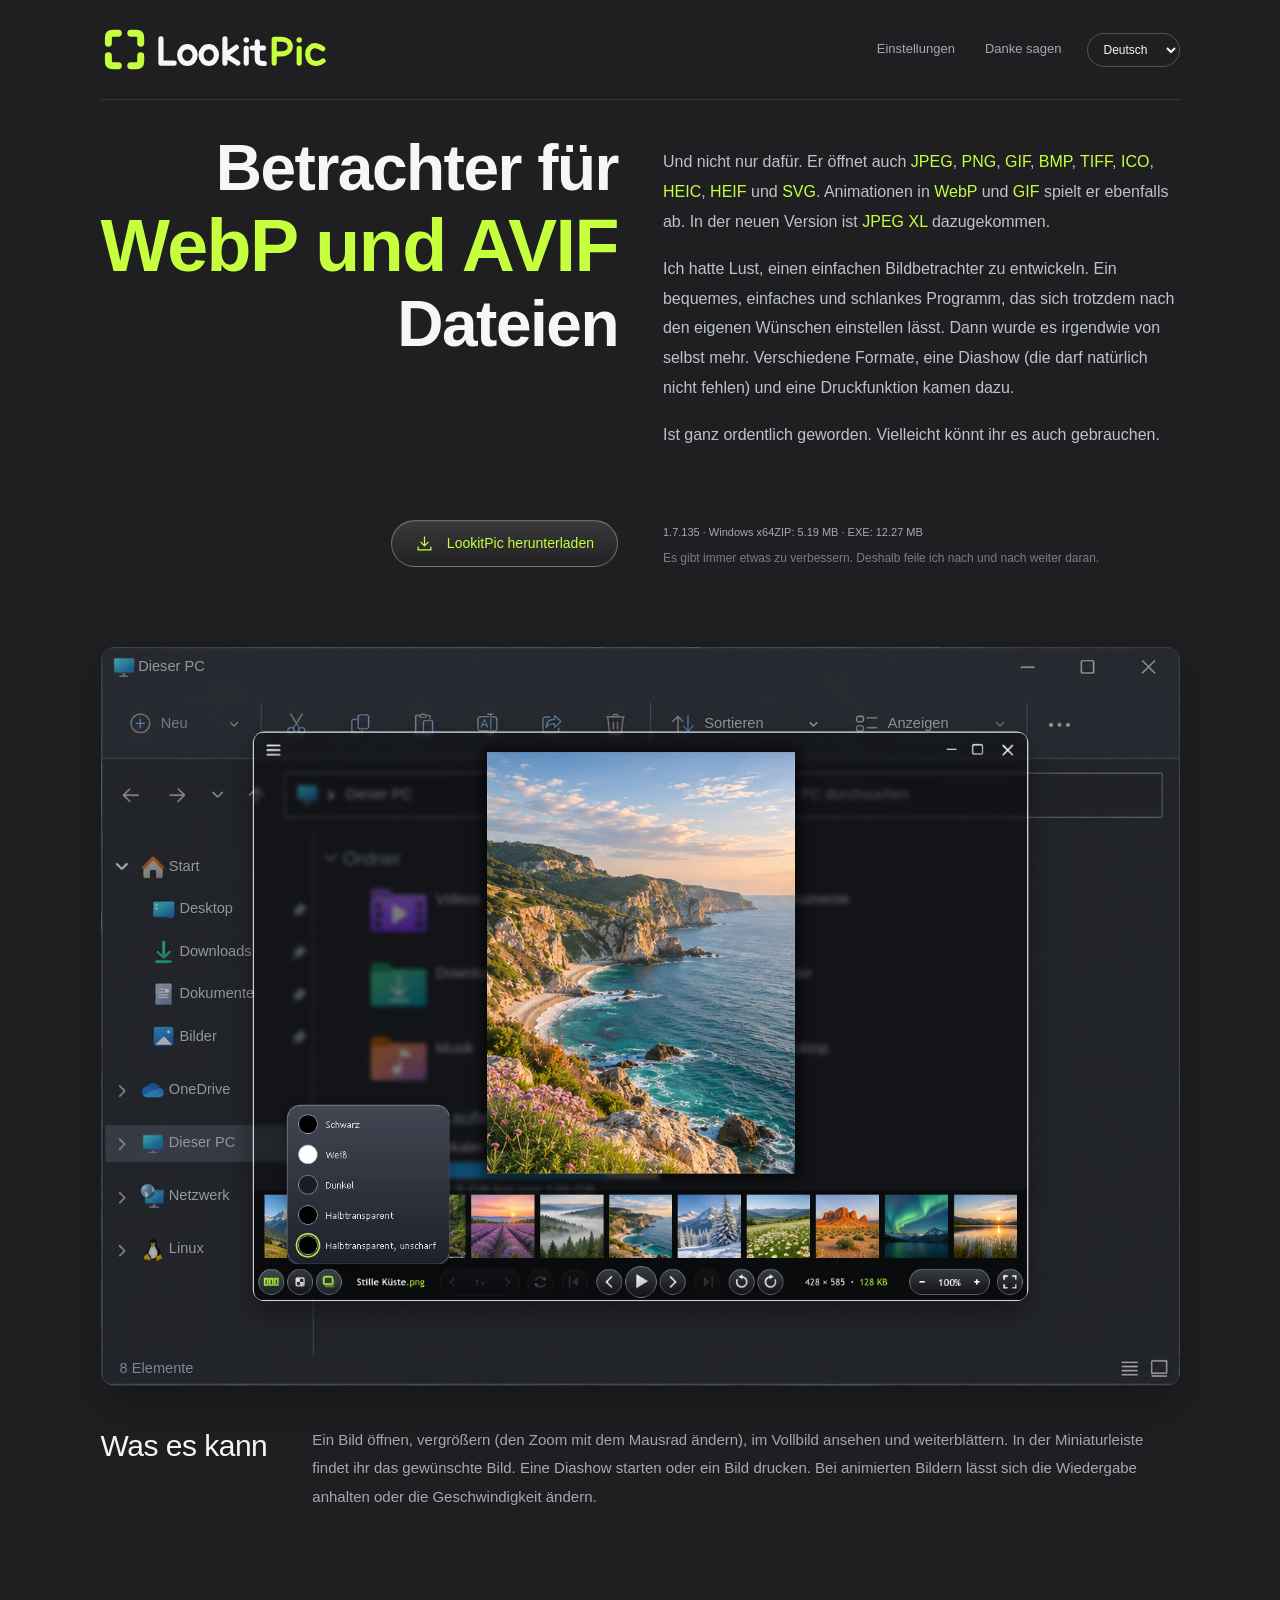
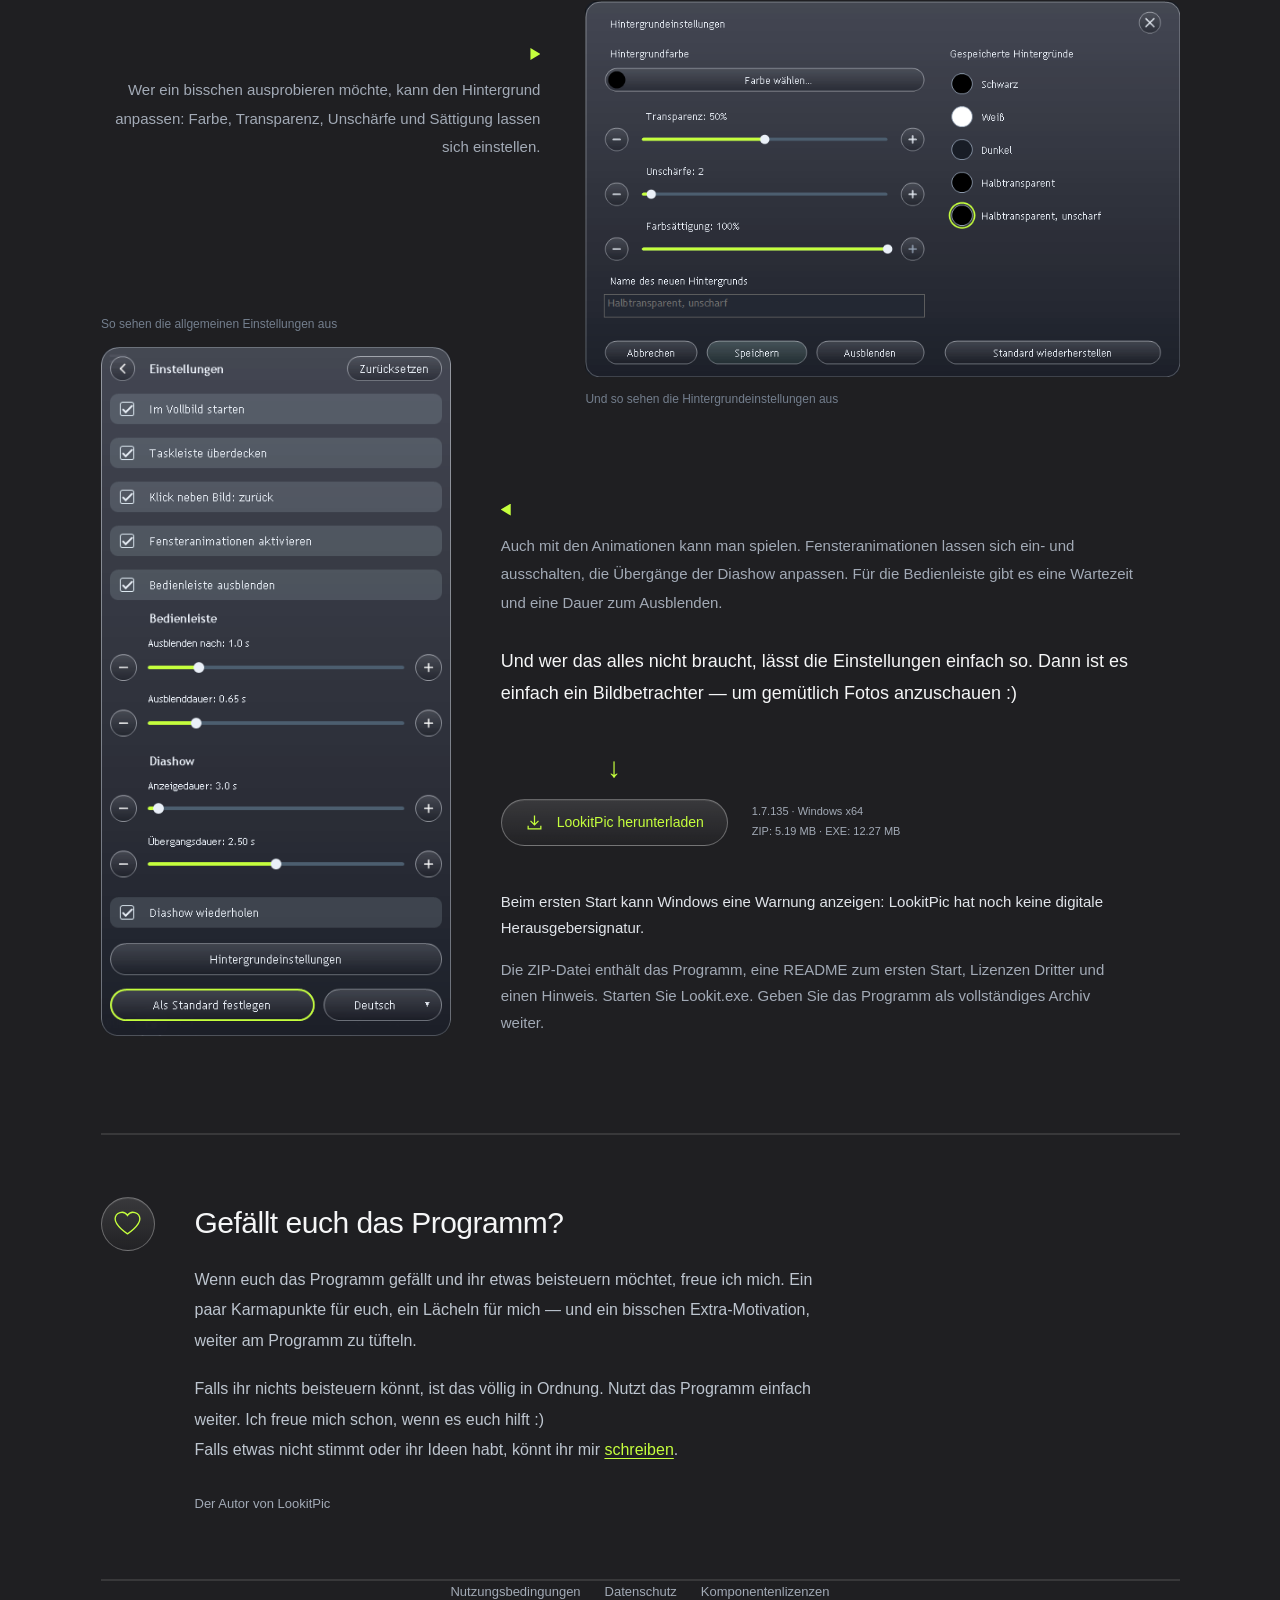
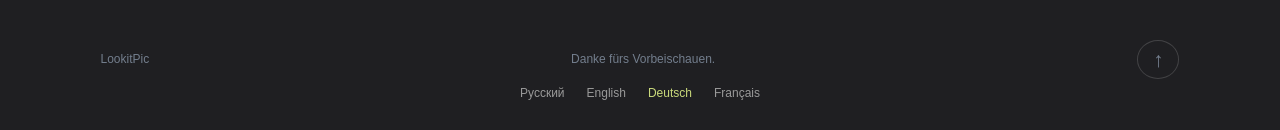
==== commit c18d50f8: "Restore full feature description while retaining mouse-wheel hint" ====
--- a/de/index.html
+++ b/de/index.html
@@ -5,7 +5,7 @@
   <title>LookitPic — Kostenloser WebP- und AVIF-Betrachter für Windows</title>
   <meta name="description" content="Kostenloser Bildbetrachter für Windows x64: WebP, AVIF, HEIC, JPEG XL und weitere Formate. Animationen, Diashows und Fotodruck. Ohne Installation.">
   <meta name="theme-color" content="#1f1f22"><link rel="icon" href="/assets/brand/lookitpic.ico?v=116">
-  <link rel="stylesheet" href="/style.css?v=135-language-outline"><script src="/config.js" defer></script><script src="/locales.js?v=135-wheel" defer></script><script src="/app.js?v=seo1" defer></script>
+  <link rel="stylesheet" href="/style.css?v=135-language-outline"><script src="/config.js" defer></script><script src="/locales.js?v=135-wheel-fixed" defer></script><script src="/app.js?v=seo1" defer></script>
 
 <link rel="canonical" href="https://lookitpic.com/de/">
 <link rel="alternate" hreflang="ru" href="https://lookitpic.com/">
@@ -106,7 +106,7 @@
   <section class="viewer-overview">
     <h2 data-i18n="simpleTitle">Was es kann</h2>
     <div class="about-intro">
-      <p><span data-i18n="basic">Ein Bild öffnen, vergrößern (den Zoom mit dem Mausrad ändern), im Vollbild ansehen und weiterblättern. In der Miniaturleiste findet ihr das gewünschte Bild.</p>
+      <p><span data-i18n="basic">Ein Bild öffnen, vergrößern (den Zoom mit dem Mausrad ändern), im Vollbild ansehen und weiterblättern. In der Miniaturleiste findet ihr das gewünschte Bild.</span> <span data-i18n="playback">Eine Diashow starten oder ein Bild drucken. Bei animierten Bildern lässt sich die Wiedergabe anhalten oder die Geschwindigkeit ändern.</span></p>
     </div>
   </section>
 
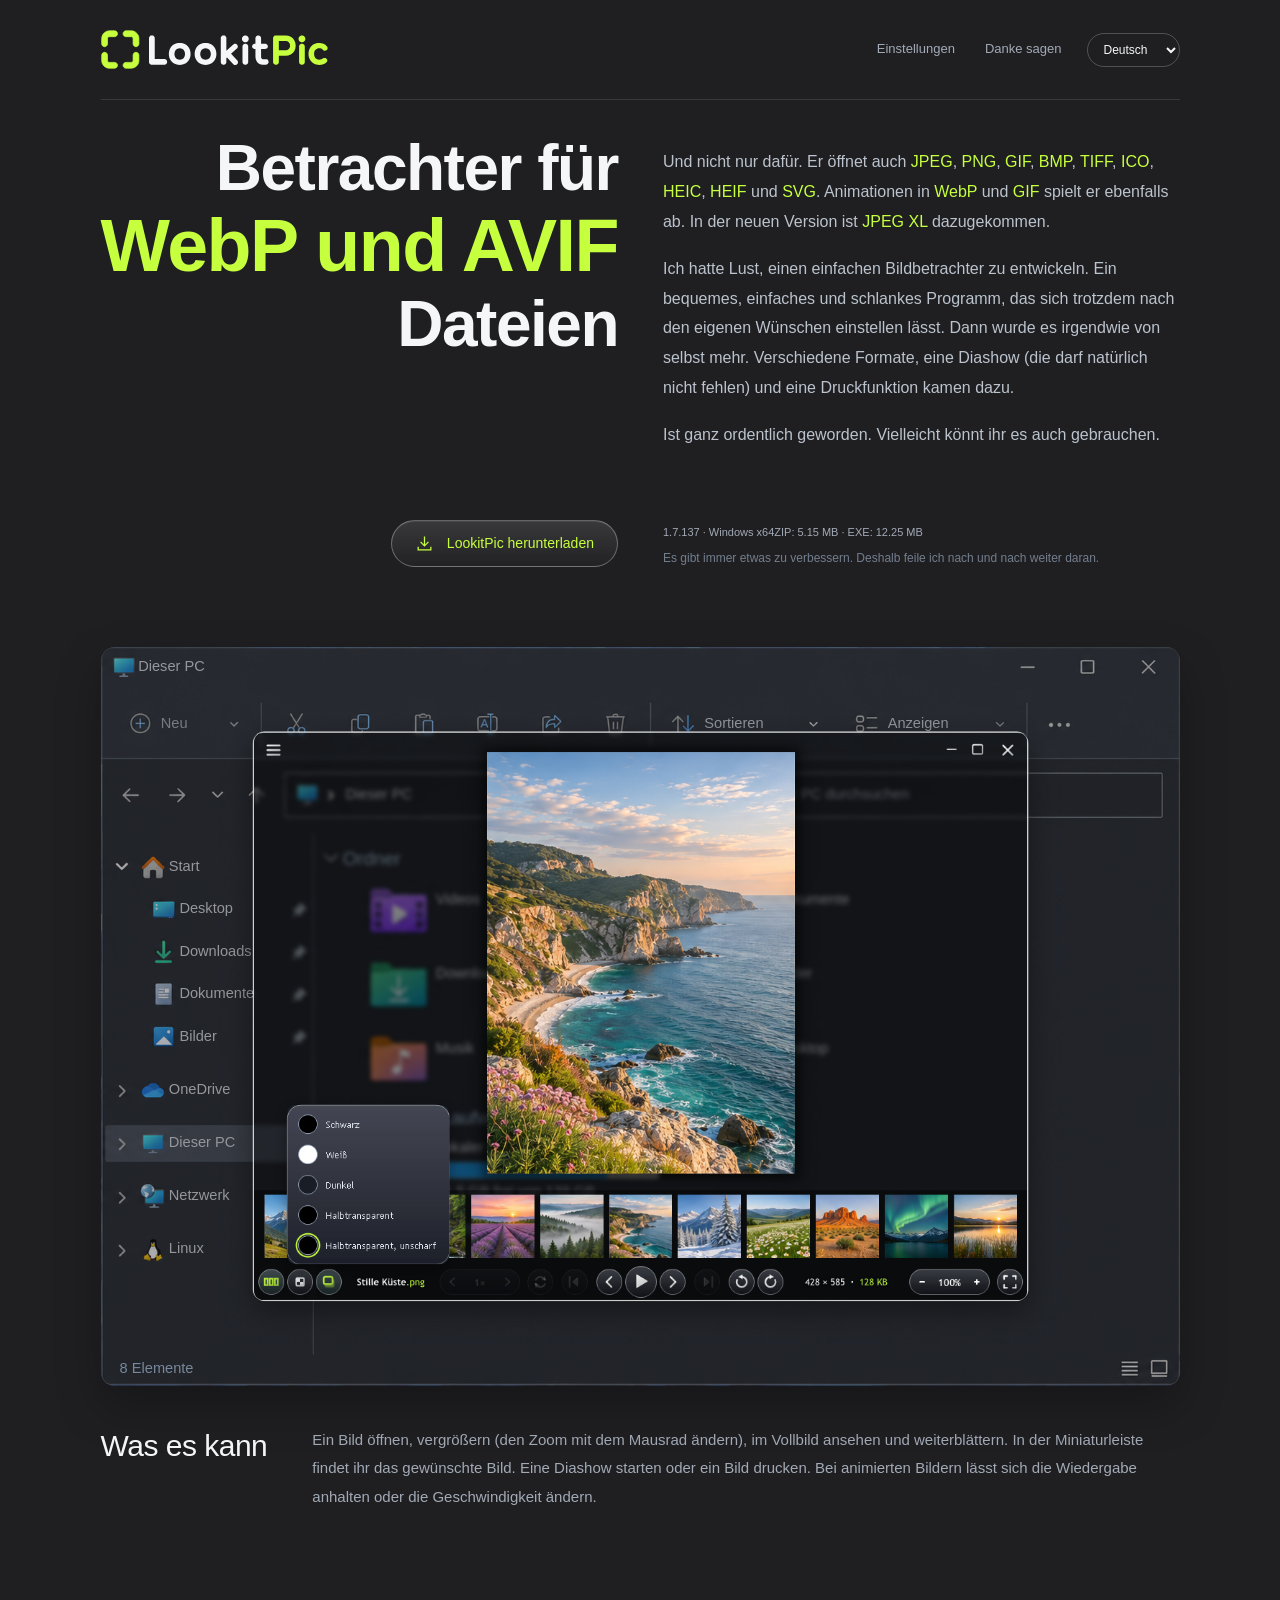
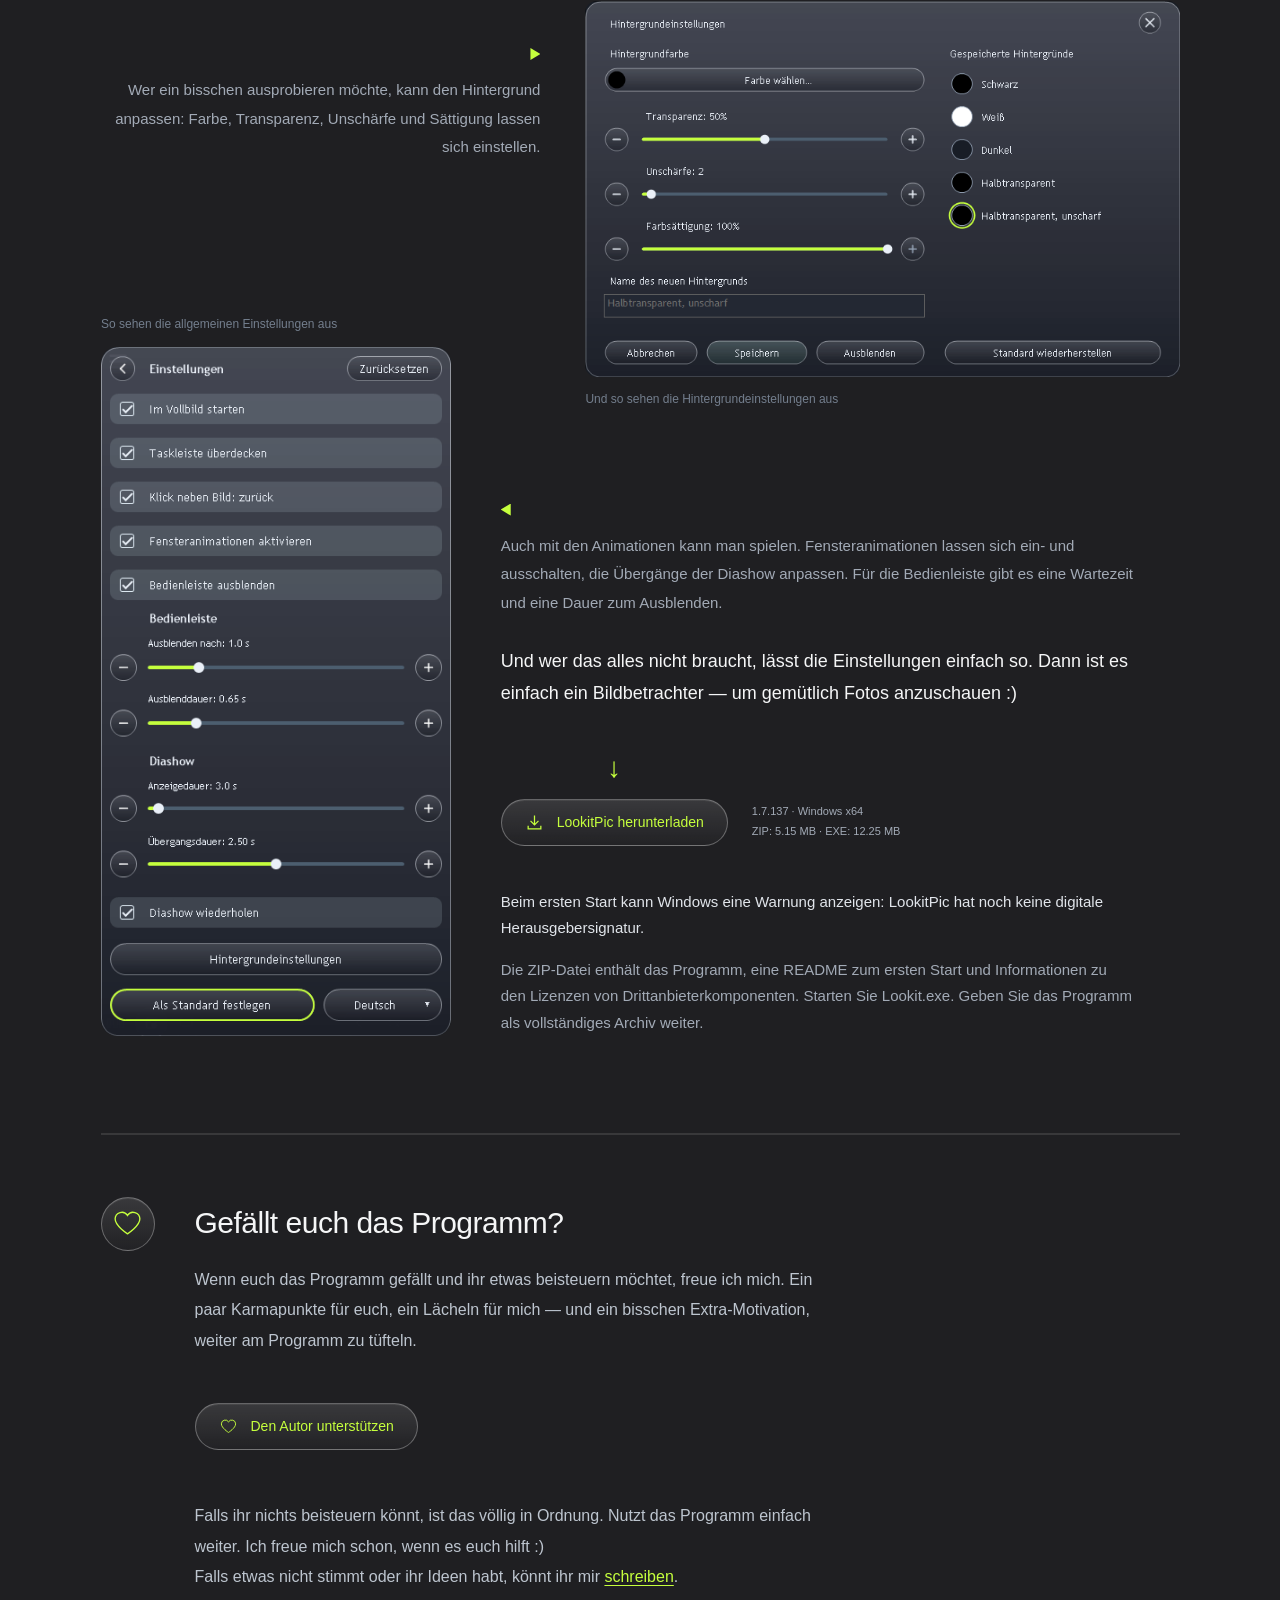
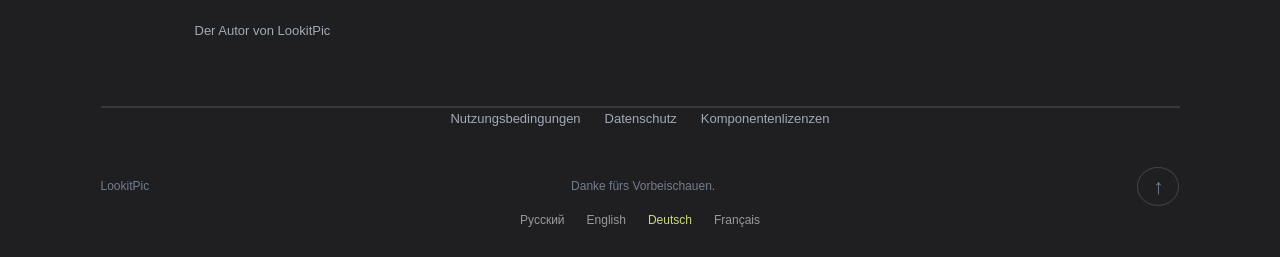
==== commit cedb4910: "Release LookitPic 1.7.137: international support and final logo" ====
--- a/de/index.html
+++ b/de/index.html
@@ -4,8 +4,8 @@
   <meta charset="utf-8"><meta name="viewport" content="width=device-width,initial-scale=1">
   <title>LookitPic — Kostenloser WebP- und AVIF-Betrachter für Windows</title>
   <meta name="description" content="Kostenloser Bildbetrachter für Windows x64: WebP, AVIF, HEIC, JPEG XL und weitere Formate. Animationen, Diashows und Fotodruck. Ohne Installation.">
-  <meta name="theme-color" content="#1f1f22"><link rel="icon" href="/assets/brand/lookitpic.ico?v=116">
-  <link rel="stylesheet" href="/style.css?v=135-language-outline"><script src="/config.js" defer></script><script src="/locales.js?v=135-wheel-fixed" defer></script><script src="/app.js?v=seo1" defer></script>
+  <meta name="theme-color" content="#1f1f22"><link rel="icon" href="/assets/brand/lookitpic.ico?v=137">
+  <link rel="stylesheet" href="/style.css?v=135-language-outline"><script src="/config.js?v=136" defer></script><script src="/locales.js?v=137" defer></script><script src="/app.js?v=seo1" defer></script>
 
 <link rel="canonical" href="https://lookitpic.com/de/">
 <link rel="alternate" hreflang="ru" href="https://lookitpic.com/">
@@ -29,12 +29,12 @@
 <meta name="twitter:description" content="Kostenloser Bildbetrachter für Windows x64: WebP, AVIF, HEIC, JPEG XL und weitere Formate. Animationen, Diashows und Fotodruck. Ohne Installation.">
 <meta name="twitter:image" content="https://lookitpic.com/assets/social/de.png">
 <meta name="twitter:image:alt" content="LookitPic-Oberfläche mit einer Küstenlandschaft">
-<script type="application/ld+json">{"@context": "https://schema.org", "@type": "SoftwareApplication", "name": "LookitPic", "url": "https://lookitpic.com/de/", "description": "Kostenloser Bildbetrachter für Windows x64: WebP, AVIF, HEIC, JPEG XL und weitere Formate. Animationen, Diashows und Fotodruck. Ohne Installation.", "inLanguage": "de", "applicationCategory": "MultimediaApplication", "operatingSystem": "Windows x64", "softwareVersion": "1.7.135", "downloadUrl": "https://github.com/lookitpic/LookitPic/releases/download/v1.7.135/Lookit.exe", "screenshot": "https://lookitpic.com/assets/social/de.png", "offers": {"@type": "Offer", "price": "0", "priceCurrency": "USD"}}</script>
-</head>
+<script type="application/ld+json">{"@context": "https://schema.org", "@type": "SoftwareApplication", "name": "LookitPic", "url": "https://lookitpic.com/de/", "description": "Kostenloser Bildbetrachter für Windows x64: WebP, AVIF, HEIC, JPEG XL und weitere Formate. Animationen, Diashows und Fotodruck. Ohne Installation.", "inLanguage": "de", "applicationCategory": "MultimediaApplication", "operatingSystem": "Windows x64", "softwareVersion": "1.7.137", "downloadUrl": "https://github.com/lookitpic/LookitPic/releases/download/v1.7.137/Lookit.exe", "screenshot": "https://lookitpic.com/assets/social/de.png", "offers": {"@type": "Offer", "price": "0", "priceCurrency": "USD"}}</script>
+<link rel="stylesheet" href="/donation.css?v=137"></head>
 <body>
 <a class="skip" href="#main" data-i18n="skip">Zum Inhalt</a>
 <header class="header wrap">
-  <a class="brand" href="#main"><img src="/assets/brand/wordmark.svg?v=116" width="228" height="47" alt="LookitPic"></a>
+  <a class="brand" href="#main"><img src="/assets/brand/wordmark.svg?v=137" width="228" height="39" alt="LookitPic"></a>
   <nav aria-label="Навигация"><a href="#personal" data-i18n="navSettings">Einstellungen</a><a href="#thanks" data-i18n="navThanks">Danke sagen</a></nav><label class="language-control"><span class="language-label">Language</span><select id="language" aria-label="Язык / Language"><option value="ru">Русский</option><option value="en">English</option><option value="de" selected>Deutsch</option><option value="fr">Français</option></select></label>
 </header>
 <main class="wrap" id="main">
@@ -48,7 +48,7 @@
     <p data-i18n="maybe">Ist ganz ordentlich geworden. Vielleicht könnt ihr es auch gebrauchen.</p>
     </div>
       <div class="hero-download">
-<div class="download-row"><a class="glass-button download-link" href="https://github.com/lookitpic/LookitPic/releases/download/v1.7.135/LookitPic_1.7.135.zip"><svg width="19" height="19" viewbox="0 0 24 24" fill="none" stroke="currentColor" stroke-width="1.6" aria-hidden="true"><path d="M12 3v12m-5-5 5 5 5-5M4 16v4h16v-4"/></svg><span data-i18n="download">LookitPic herunterladen</span></a><span class="file-note" data-i18n="downloadMeta">1.7.135 · Windows x64<br>ZIP: 5.19 MB · EXE: 12.27 MB</span></div>
+<div class="download-row"><a class="glass-button download-link" href="https://github.com/lookitpic/LookitPic/releases/download/v1.7.137/LookitPic_1.7.137.zip"><svg width="19" height="19" viewbox="0 0 24 24" fill="none" stroke="currentColor" stroke-width="1.6" aria-hidden="true"><path d="M12 3v12m-5-5 5 5 5-5M4 16v4h16v-4"/></svg><span data-i18n="download">LookitPic herunterladen</span></a><span class="file-note" data-i18n="downloadMeta">1.7.137 · Windows x64<br>ZIP: 5.15 MB · EXE: 12.25 MB</span></div>
     <p class="version-note" data-i18n="preview">Es gibt immer etwas zu verbessern. Deshalb feile ich nach und nach weiter daran.</p>
       </div>
   </section>
@@ -118,8 +118,8 @@
     </div>
     <div class="settings-row animation-row">
       <figure class="settings-capture"><figcaption data-i18n="animationCaption">So sehen die allgemeinen Einstellungen aus</figcaption><span class="settings-panel-crop"><img id="animation-settings-shot" src="/assets/captures/de-settings.webp" width="400" height="790" alt="Animationen und Bedienleiste von LookitPic" loading="lazy"></span></figure>
-      <div><p data-i18n="animationCopy">Auch mit den Animationen kann man spielen. Fensteranimationen lassen sich ein- und ausschalten, die Übergänge der Diashow anpassen. Für die Bedienleiste gibt es eine Wartezeit und eine Dauer zum Ausblenden.</p><p class="no-pressure" data-i18n="noPressure">Und wer das alles nicht braucht, lässt die Einstellungen einfach so. Dann ist es einfach ein Bildbetrachter — um gemütlich Fotos anzuschauen :)</p><div class="try-download"><div class="download-again"><span class="try-download-arrow" aria-hidden="true">↓</span><a class="glass-button download-link" href="https://github.com/lookitpic/LookitPic/releases/download/v1.7.135/LookitPic_1.7.135.zip"><svg width="19" height="19" viewbox="0 0 24 24" fill="none" stroke="currentColor" stroke-width="1.6" aria-hidden="true"><path d="M12 3v12m-5-5 5 5 5-5M4 16v4h16v-4"/></svg><span data-i18n="download">LookitPic herunterladen</span></a><span class="file-note" data-i18n="downloadMeta">1.7.135 · Windows x64<br>ZIP: 5.19 MB · EXE: 12.27 MB</span></div></div>
-        <div class="download-notes"><p class="windows-note" data-i18n="windowsNote">Beim ersten Start kann Windows eine Warnung anzeigen: LookitPic hat noch keine digitale Herausgebersignatur.</p><p data-i18n="archiveNote">Die ZIP-Datei enthält das Programm, eine README zum ersten Start, Lizenzen Dritter und einen Hinweis. Starten Sie Lookit.exe. Geben Sie das Programm als vollständiges Archiv weiter.</p></div>
+      <div><p data-i18n="animationCopy">Auch mit den Animationen kann man spielen. Fensteranimationen lassen sich ein- und ausschalten, die Übergänge der Diashow anpassen. Für die Bedienleiste gibt es eine Wartezeit und eine Dauer zum Ausblenden.</p><p class="no-pressure" data-i18n="noPressure">Und wer das alles nicht braucht, lässt die Einstellungen einfach so. Dann ist es einfach ein Bildbetrachter — um gemütlich Fotos anzuschauen :)</p><div class="try-download"><div class="download-again"><span class="try-download-arrow" aria-hidden="true">↓</span><a class="glass-button download-link" href="https://github.com/lookitpic/LookitPic/releases/download/v1.7.137/LookitPic_1.7.137.zip"><svg width="19" height="19" viewbox="0 0 24 24" fill="none" stroke="currentColor" stroke-width="1.6" aria-hidden="true"><path d="M12 3v12m-5-5 5 5 5-5M4 16v4h16v-4"/></svg><span data-i18n="download">LookitPic herunterladen</span></a><span class="file-note" data-i18n="downloadMeta">1.7.137 · Windows x64<br>ZIP: 5.15 MB · EXE: 12.25 MB</span></div></div>
+        <div class="download-notes"><p class="windows-note" data-i18n="windowsNote">Beim ersten Start kann Windows eine Warnung anzeigen: LookitPic hat noch keine digitale Herausgebersignatur.</p><p data-i18n="archiveNote">Die ZIP-Datei enthält das Programm, eine README zum ersten Start und Informationen zu den Lizenzen von Drittanbieterkomponenten. Starten Sie Lookit.exe. Geben Sie das Programm als vollständiges Archiv weiter.</p></div>
       </div>
     </div>
     </div></div>
@@ -127,7 +127,7 @@
 
   <section class="thanks section" id="thanks">
     <div class="thank-you-icon" aria-hidden="true"><svg width="33" height="33" viewbox="0 0 32 32" fill="none" stroke="currentColor" stroke-width="1.3"><path d="M16 26S4 18.5 4 11.5a6.5 6.5 0 0 1 12-3.3 6.5 6.5 0 0 1 12 3.3C28 18.5 16 26 16 26Z"/></svg></div>
-    <div><h2 data-i18n="thanksTitle">Gefällt euch das Programm?</h2><p data-i18n="thanksCopy">Wenn euch das Programm gefällt und ihr etwas beisteuern möchtet, freue ich mich. Ein paar Karmapunkte für euch, ein Lächeln für mich — und ein bisschen Extra-Motivation, weiter am Programm zu tüfteln.</p><a id="donate-link" class="glass-button" role="button" aria-disabled="true" rel="noopener noreferrer" target="_blank" hidden><svg width="19" height="19" viewbox="0 0 32 32" fill="none" stroke="currentColor" stroke-width="1.6" aria-hidden="true"><path d="M16 26S4 18.5 4 11.5a6.5 6.5 0 0 1 12-3.3 6.5 6.5 0 0 1 12 3.3C28 18.5 16 26 16 26Z"/></svg><span data-i18n="donate">Den Autor unterstützen</span></a><p data-i18n="thanksFree">Falls ihr nichts beisteuern könnt, ist das völlig in Ordnung. Nutzt das Programm einfach weiter. Ich freue mich schon, wenn es euch hilft :)</p><p class="feedback-invite" data-i18n="feedbackInvite">Falls etwas nicht stimmt oder ihr Ideen habt, könnt ihr mir <a href="#feedback" class="inline-feedback">schreiben</a>.</p><p id="donate-pending" class="donate-pending" hidden data-i18n="donatePending">Einen Spendenlink ergänze ich später.</p><p class="signature" id="author-name" data-i18n="author">Der Autor von LookitPic</p></div>
+    <div><h2 data-i18n="thanksTitle">Gefällt euch das Programm?</h2><p data-i18n="thanksCopy">Wenn euch das Programm gefällt und ihr etwas beisteuern möchtet, freue ich mich. Ein paar Karmapunkte für euch, ein Lächeln für mich — und ein bisschen Extra-Motivation, weiter am Programm zu tüfteln.</p><a id="donate-link" class="glass-button" role="button" href="https://boosty.to/lookitpic/donate" target="_blank" rel="noopener noreferrer" aria-haspopup="dialog" aria-controls="donation-dialog"><svg width="19" height="19" viewbox="0 0 32 32" fill="none" stroke="currentColor" stroke-width="1.6" aria-hidden="true"><path d="M16 26S4 18.5 4 11.5a6.5 6.5 0 0 1 12-3.3 6.5 6.5 0 0 1 12 3.3C28 18.5 16 26 16 26Z"/></svg><span data-i18n="donate">Den Autor unterstützen</span></a><p data-i18n="thanksFree">Falls ihr nichts beisteuern könnt, ist das völlig in Ordnung. Nutzt das Programm einfach weiter. Ich freue mich schon, wenn es euch hilft :)</p><p class="feedback-invite" data-i18n="feedbackInvite">Falls etwas nicht stimmt oder ihr Ideen habt, könnt ihr mir <a href="#feedback" class="inline-feedback">schreiben</a>.</p><p id="donate-pending" class="donate-pending" hidden data-i18n="donatePending">Einen Spendenlink ergänze ich später.</p><p class="signature" id="author-name" data-i18n="author">Der Autor von LookitPic</p></div>
   </section>
 
 </main>
@@ -144,4 +144,19 @@
 <p id="feedback-status" role="status" aria-live="polite" tabindex="-1"></p></form>
 <script id="feedback-text" type="application/json">{"intro": "Schön, dass Sie mir schreiben möchten. Lob muss man nicht für sich behalten :). Darüber freue ich mich, aber Kritik hilft mir, nicht stehen zu bleiben und mich weiterzuentwickeln. Ihre E-Mail-Adresse müssen Sie nicht angeben. Wenn Sie eine Antwort möchten, hinterlassen Sie sie bitte. Ich versuche, allen zu antworten.", "privacy": "Formspree empfängt und speichert Nachrichten und benachrichtigt den Autor per E-Mail. Google reCAPTCHA schützt vor Spam. Formspree und Google können Browser- und Netzwerkdaten verarbeiten. Nachricht und optionale E-Mail-Adresse dienen der Bearbeitung und Beantwortung.", "sending": "Wird gesendet…", "captcha": "Bestätigen Sie „Ich bin kein Roboter“. Falls die Prüfung fehlt, prüfen Sie Ihre Verbindung und den Inhaltsblocker.", "invalid": "Geben Sie eine Nachricht mit 3 bis 5000 Zeichen ein.", "error": "Der Empfang konnte nicht bestätigt werden. Ihr Text bleibt im Formular. Prüfen Sie die Verbindung und versuchen Sie es später erneut.", "success": "Nachricht gesendet!\nVielen Dank für Ihre Zeit!", "local": "Das Senden ist nur auf der veröffentlichten Website verfügbar.", "back": "Zurück zur Website", "title": "Nachricht empfangen — LookitPic", "unavailable": "Das Formular ist vorübergehend nicht verfügbar. Bitte versuchen Sie es später erneut."}</script></dialog>
 <script src="/feedback.js?v=feedback-inline3" defer></script>
-<dialog id="terms" class="feedback-dialog legal-dialog" aria-labelledby="terms-title"><h2 id="terms-title" data-i18n="termsTitle">Nutzungsbedingungen</h2><p data-i18n="termsUse">LookitPic darf privat und beruflich kostenlos genutzt werden. Das unveränderte Archiv darf zusammen mit Lizenzen und Urheberrechtshinweisen weitergegeben werden. Für Drittanbieterkomponenten gelten deren eigene Lizenzen.</p><p data-i18n="termsAsIs">Das Programm wird „wie es ist“ bereitgestellt, ohne Garantie für Fehlerfreiheit oder Eignung für eine bestimmte Aufgabe und ohne Verpflichtung zu Updates. Einschränkungen von Gewährleistung und Haftung gelten nur, soweit das anwendbare Recht dies zulässt. Rechte aus Drittanbieterlizenzen bleiben unberührt.</p><form method="dialog" class="legal-close-form"><button type="submit" class="legal-close"><span aria-hidden="true">×</span><span class="visually-hidden" data-i18n="legalClose">Schließen</span></button></form></dialog><dialog id="privacy" class="feedback-dialog legal-dialog" aria-labelledby="privacy-title"><h2 id="privacy-title" data-i18n="privacyTitle">Datenschutz</h2><p data-i18n="privacyBrowser">Diese Website enthält keine Werbung, Werbetracker oder eingebundenen Analysedienste. Die gewählte Sprache wird in Ihrem Browser gespeichert.</p><p data-i18n="privacyDraft">Wenn Sie eine Nachricht senden, erhält der Autor deren Text und die von Ihnen angegebene Antwortadresse. Diese Angaben werden ausschließlich zur Bearbeitung Ihrer Anfrage und zur Korrespondenz verwendet, nicht für Werbe-E-Mails.</p><p>Formspree empfängt und speichert Nachrichten und benachrichtigt den Autor per E-Mail. Google reCAPTCHA schützt vor Spam. Formspree und Google können Browser- und Netzwerkdaten verarbeiten. Nachricht und optionale E-Mail-Adresse dienen der Bearbeitung und Beantwortung.</p><form method="dialog" class="legal-close-form"><button type="submit" class="legal-close"><span aria-hidden="true">×</span><span class="visually-hidden" data-i18n="legalClose">Schließen</span></button></form></dialog><dialog id="licences" class="feedback-dialog legal-dialog" aria-labelledby="licences-title"><h2 id="licences-title" data-i18n="licencesTitle">Komponentenlizenzen</h2><p data-i18n="licencesCopy">Lizenzen und ein Hinweis sind in der Programm-ZIP enthalten. Die Quellen der LGPL-Komponenten sind separat unten und auf der GitHub-Release-Seite verfügbar.</p><ul><li><a href="/legal/THIRD_PARTY_LICENSES.txt" data-i18n="licenceText">Lizenztexte</a></li><li><a href="/legal/THIRD_PARTY_NOTICE.txt" data-i18n="licenceNotice">Komponentenhinweise</a></li><li><a href="https://github.com/lookitpic/LookitPic/releases/download/v1.7.135/LGPL_SOURCES.zip" data-i18n="licenceSource">LGPL-Quellen</a></li></ul><form method="dialog" class="legal-close-form"><button type="submit" class="legal-close"><span aria-hidden="true">×</span><span class="visually-hidden" data-i18n="legalClose">Schließen</span></button></form></dialog><dialog id="consent" class="feedback-dialog legal-dialog" aria-labelledby="consent-title"><h2 id="consent-title" data-i18n="consentTitle">Einwilligung zur Datenverarbeitung</h2><p data-i18n="consentDraft">Ich willige ein, dass der Autor meinen Nachrichtentext und meine Antwortadresse empfängt, über einen Versanddienst übermittelt, im E-Mail-Postfach speichert und zur Bearbeitung meiner Anfrage sowie zur Korrespondenz verwendet. Die Angaben werden nicht für Werbe-E-Mails verwendet.</p><form method="dialog" class="legal-close-form"><button type="submit" class="legal-close"><span aria-hidden="true">×</span><span class="visually-hidden" data-i18n="legalClose">Schließen</span></button></form></dialog><script src="/legal.js?v=1" defer></script></body></html>
+<dialog id="terms" class="feedback-dialog legal-dialog" aria-labelledby="terms-title"><h2 id="terms-title" data-i18n="termsTitle">Nutzungsbedingungen</h2><p data-i18n="termsUse">LookitPic darf privat und beruflich kostenlos genutzt werden. Das unveränderte Archiv darf zusammen mit Lizenzen und Urheberrechtshinweisen weitergegeben werden. Für Drittanbieterkomponenten gelten deren eigene Lizenzen.</p><p data-i18n="termsAsIs">Das Programm wird „wie es ist“ bereitgestellt, ohne Garantie für Fehlerfreiheit oder Eignung für eine bestimmte Aufgabe und ohne Verpflichtung zu Updates. Einschränkungen von Gewährleistung und Haftung gelten nur, soweit das anwendbare Recht dies zulässt. Rechte aus Drittanbieterlizenzen bleiben unberührt.</p><form method="dialog" class="legal-close-form"><button type="submit" class="legal-close"><span aria-hidden="true">×</span><span class="visually-hidden" data-i18n="legalClose">Schließen</span></button></form></dialog><dialog id="privacy" class="feedback-dialog legal-dialog" aria-labelledby="privacy-title"><h2 id="privacy-title" data-i18n="privacyTitle">Datenschutz</h2><p data-i18n="privacyBrowser">Diese Website enthält keine Werbung, Werbetracker oder eingebundenen Analysedienste. Die gewählte Sprache wird in Ihrem Browser gespeichert.</p><p data-i18n="privacyDraft">Wenn Sie eine Nachricht senden, erhält der Autor deren Text und die von Ihnen angegebene Antwortadresse. Diese Angaben werden ausschließlich zur Bearbeitung Ihrer Anfrage und zur Korrespondenz verwendet, nicht für Werbe-E-Mails.</p><p>Formspree empfängt und speichert Nachrichten und benachrichtigt den Autor per E-Mail. Google reCAPTCHA schützt vor Spam. Formspree und Google können Browser- und Netzwerkdaten verarbeiten. Nachricht und optionale E-Mail-Adresse dienen der Bearbeitung und Beantwortung.</p><form method="dialog" class="legal-close-form"><button type="submit" class="legal-close"><span aria-hidden="true">×</span><span class="visually-hidden" data-i18n="legalClose">Schließen</span></button></form></dialog><dialog id="licences" class="feedback-dialog legal-dialog" aria-labelledby="licences-title"><h2 id="licences-title" data-i18n="licencesTitle">Komponentenlizenzen</h2><p data-i18n="licencesCopy">Lizenzen und ein Hinweis sind in der Programm-ZIP enthalten. Die Quellen der LGPL-Komponenten sind separat unten und auf der GitHub-Release-Seite verfügbar.</p><ul><li><a href="/legal/THIRD_PARTY_LICENSES.txt" data-i18n="licenceText">Lizenztexte</a></li><li><a href="/legal/THIRD_PARTY_NOTICE.txt" data-i18n="licenceNotice">Komponentenhinweise</a></li><li><a href="https://github.com/lookitpic/LookitPic/releases/download/v1.7.137/LGPL_SOURCES.zip" data-i18n="licenceSource">LGPL-Quellen</a></li></ul><form method="dialog" class="legal-close-form"><button type="submit" class="legal-close"><span aria-hidden="true">×</span><span class="visually-hidden" data-i18n="legalClose">Schließen</span></button></form></dialog><dialog id="consent" class="feedback-dialog legal-dialog" aria-labelledby="consent-title"><h2 id="consent-title" data-i18n="consentTitle">Einwilligung zur Datenverarbeitung</h2><p data-i18n="consentDraft">Ich willige ein, dass der Autor meinen Nachrichtentext und meine Antwortadresse empfängt, über einen Versanddienst übermittelt, im E-Mail-Postfach speichert und zur Bearbeitung meiner Anfrage sowie zur Korrespondenz verwendet. Die Angaben werden nicht für Werbe-E-Mails verwendet.</p><form method="dialog" class="legal-close-form"><button type="submit" class="legal-close"><span aria-hidden="true">×</span><span class="visually-hidden" data-i18n="legalClose">Schließen</span></button></form></dialog><script src="/legal.js?v=1" defer></script><dialog id="donation-dialog" class="feedback-dialog donation-dialog donation-international" aria-labelledby="donation-title" aria-describedby="donation-description">
+<img class="donation-brand" src="/assets/brand/wordmark.svg?v=137" alt="LookitPic" width="200" height="34">
+<h2 id="donation-title">Das Projekt unterstützen</h2><p id="donation-description">Vielen Dank für eure Unterstützung!<br>Das bedeutet mir sehr viel</p>
+<div class="donation-providers"><section class="donation-provider" aria-label="Boosty">
+<a class="glass-button donation-open" href="https://boosty.to/lookitpic/donate" target="_blank" rel="noopener noreferrer"><span class="donation-button-label"><span aria-hidden="true">♡</span> Unterstützen über Boosty</span></a>
+<p>Die Zahlungsseite öffnet sich.<br>Bankkarten</p>
+<p class="donation-camera">Oder mit dem Handy scannen</p>
+<a class="donation-qr-link" href="https://boosty.to/lookitpic/donate" target="_blank" rel="noopener noreferrer" aria-label="Unterstützen über Boosty"><img class="donation-qr" src="/assets/support/boosty-qr.png" width="328" height="328" alt="QR · Boosty"></a>
+</section><section class="donation-provider" aria-label="Tribute">
+<a class="glass-button donation-open" href="https://web.tribute.tg/d/UE7" target="_blank" rel="noopener noreferrer"><span class="donation-button-label"><span aria-hidden="true">♡</span> Unterstützen über Tribute</span></a>
+<p>Die Zahlungsseite öffnet sich.<br>Karten, Apple Pay & Google Pay</p>
+<p class="donation-camera">Oder mit dem Handy scannen</p>
+<a class="donation-qr-link" href="https://web.tribute.tg/d/UE7" target="_blank" rel="noopener noreferrer" aria-label="Unterstützen über Tribute"><img class="donation-qr" src="/assets/support/tribute-qr.png" width="328" height="328" alt="QR · Tribute"></a>
+</section></div>
+<form method="dialog" class="legal-close-form"><button type="submit" class="legal-close" autofocus aria-label="Schließen"><span aria-hidden="true">×</span></button></form>
+</dialog><script src="/donation.js?v=136" defer></script></body></html>
--- a/donation.css
+++ b/donation.css
@@ -0,0 +1,32 @@
+.donation-dialog {
+  width: min(420px, calc(100vw - 32px)); max-width: 420px;
+  max-height: calc(100dvh - 32px); box-sizing: border-box;
+  padding: 38px 28px 44px; text-align: center; overflow: auto;
+  border-radius: 20px;
+}
+.donation-brand { display: block; width: 200px; max-width: calc(100% - 40px); height: auto; margin: 0 auto 20px; }
+.donation-dialog p { font-size: 14px; line-height: 1.3; color: var(--muted); margin: 0 0 16px; }
+.donation-dialog .donation-open { max-width: 100%; margin: 2px auto 16px; color: var(--accent); white-space: normal; }
+.donation-button-label { display: inline-flex; gap: 8px; align-items: center; justify-content: center; transform: none; }
+.donation-dialog .donation-camera { margin-top: 24px; margin-bottom: 14px; }
+.donation-qr { display: block; width: min(100%,246px); height: auto; margin: 0 auto; background: white; image-rendering: pixelated; }
+.donation-dialog .legal-close-form { display: block; position: absolute; top: 10px; right: 10px; width: 36px; height: 36px; margin: 0; padding: 0; }
+.donation-dialog .legal-close { display: grid; place-items: center; width: 36px; height: 36px; padding: 0; border: 0; border-radius: 50%; line-height: 1; }
+.donation-dialog .legal-close svg { display: block; width: 14px; height: 14px; }
+.feedback-service-note { font-size: 14px; line-height: 1.4; color: var(--muted); }
+@media(max-width:360px) { .donation-dialog { padding-inline: 20px; } }
+
+/* International support: same controls and colours, two providers. */
+.donation-international { width: min(624px, calc(100vw - 32px)); max-width: 624px; padding-inline: 43px; }
+.donation-providers { display: grid; grid-template-columns: repeat(2, minmax(0, 1fr)); gap: 44px; margin-top: 22px; }
+.donation-provider { min-width: 0; }
+.donation-qr-link { display: block; width: fit-content; max-width: 100%; margin-inline: auto; }
+.donation-qr-link:focus-visible { outline: 2px solid #c5ff3d; outline-offset: 4px; }
+@media(max-width: 600px) { .donation-providers { grid-template-columns: 1fr; gap: 32px; } }
+
+/* Match the full rounded button outline to its QR, with centred icon + text. */
+.donation-international .donation-open { display: flex; width: 100%; box-sizing: border-box; padding-inline: 8px; justify-content: center; }
+.donation-button-label { text-align: center; }
+.donation-international .donation-qr-link { width: 100%; }
+.donation-international .donation-qr { width: 100%; }
+@media(max-width:600px) { .donation-international { padding-inline: 28px; } .donation-provider { width: min(246px,100%); margin-inline: auto; } }
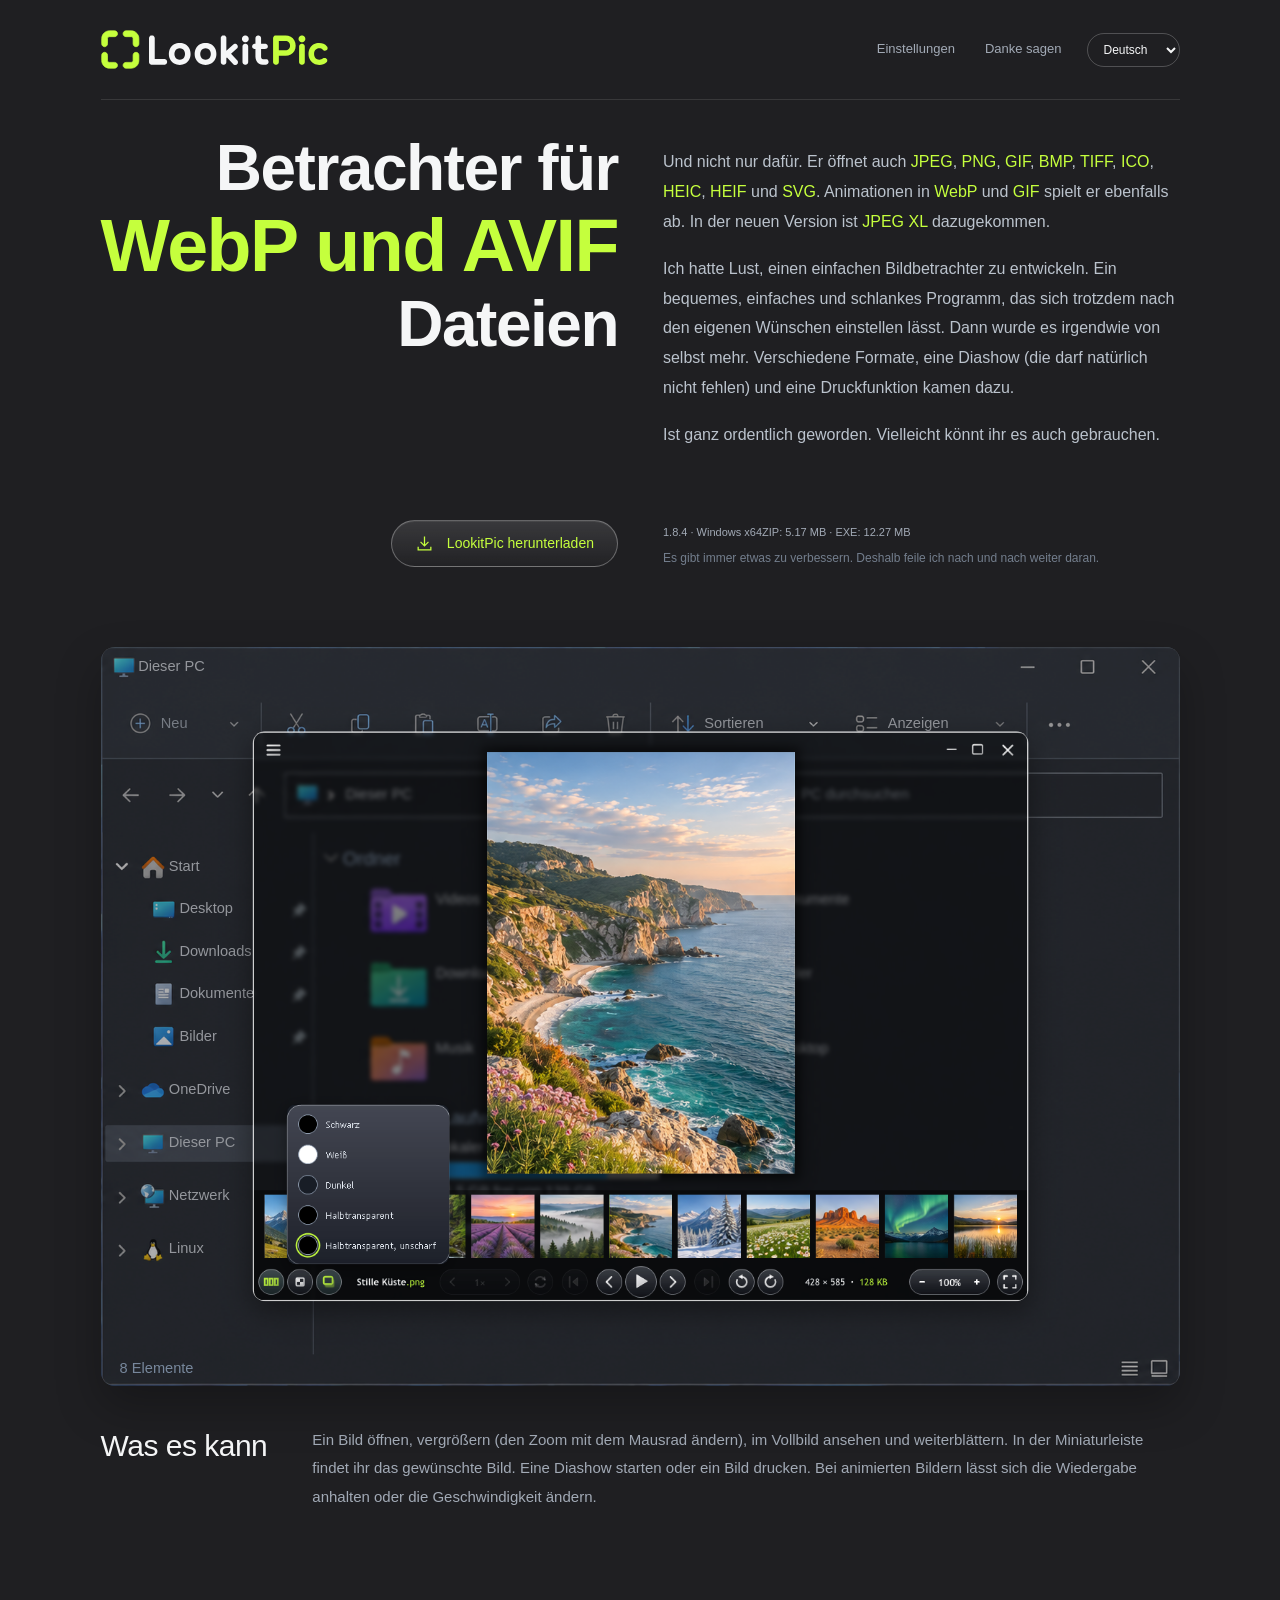
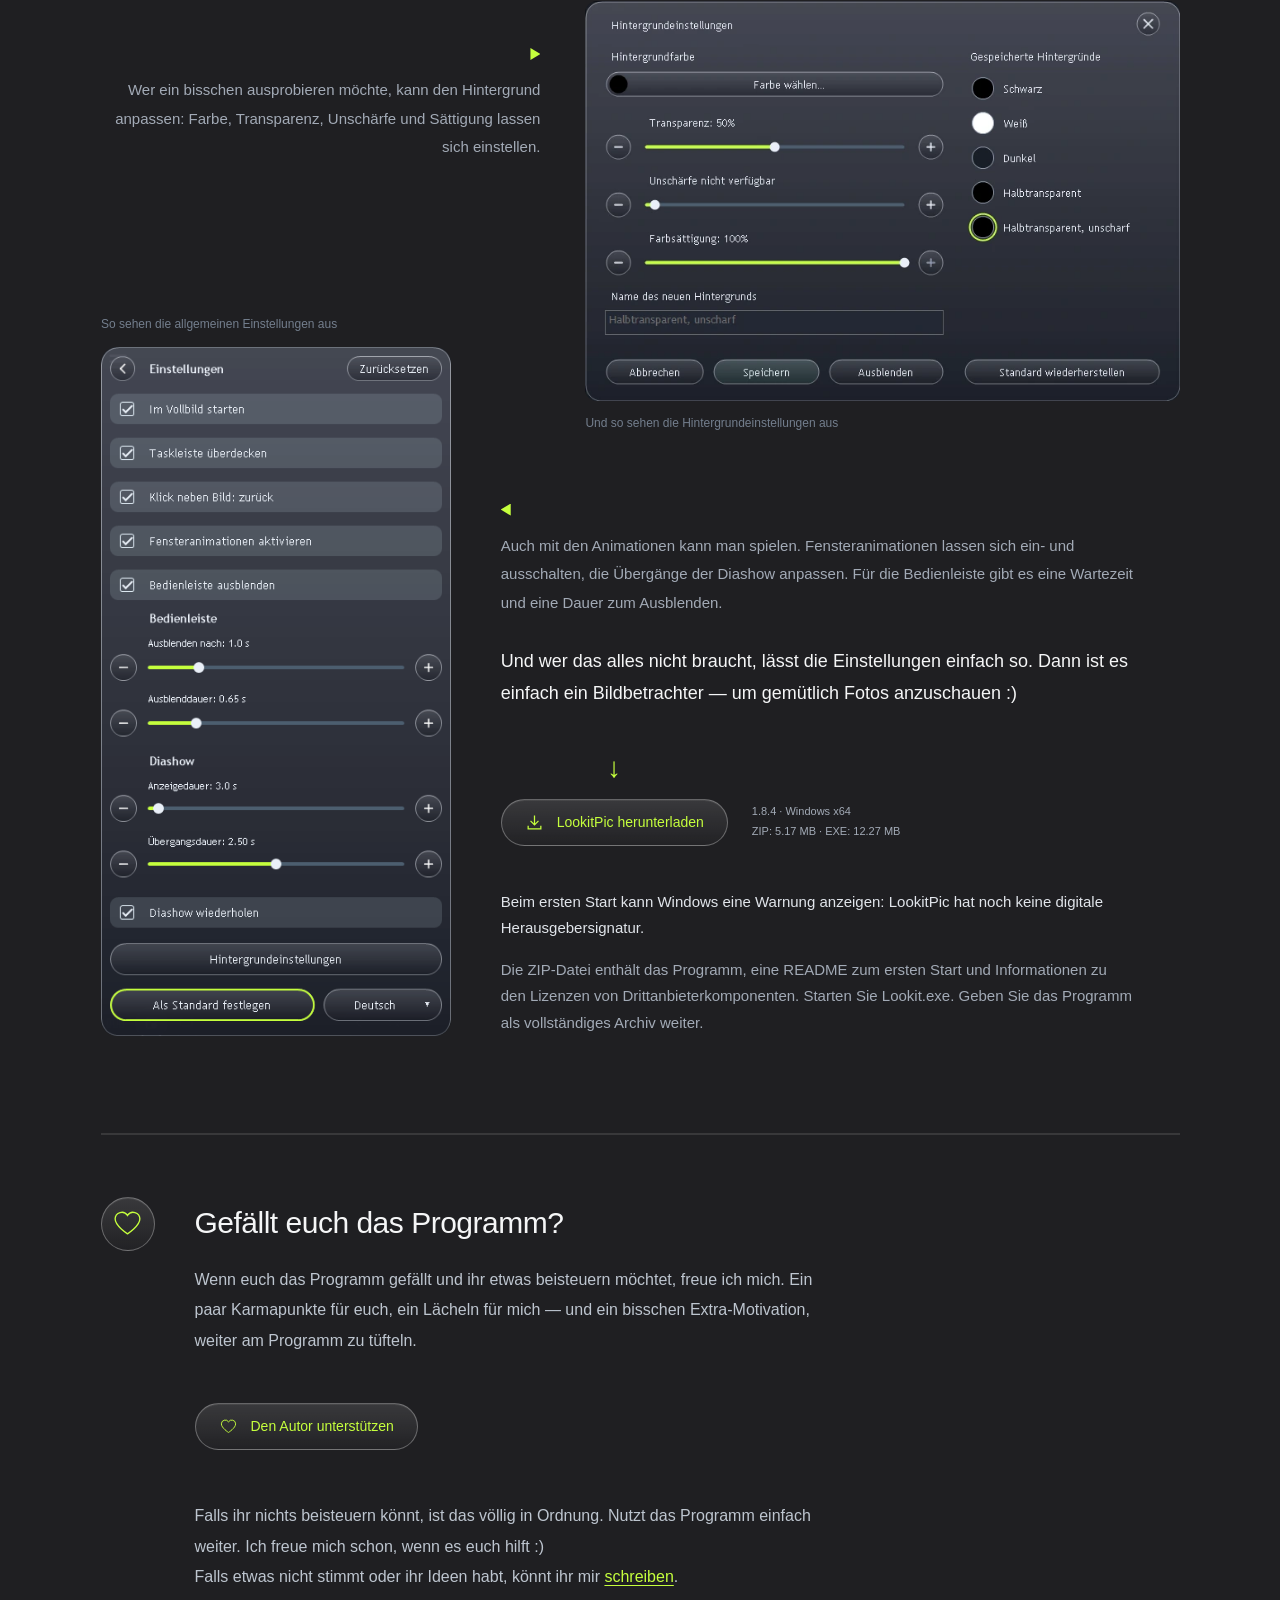
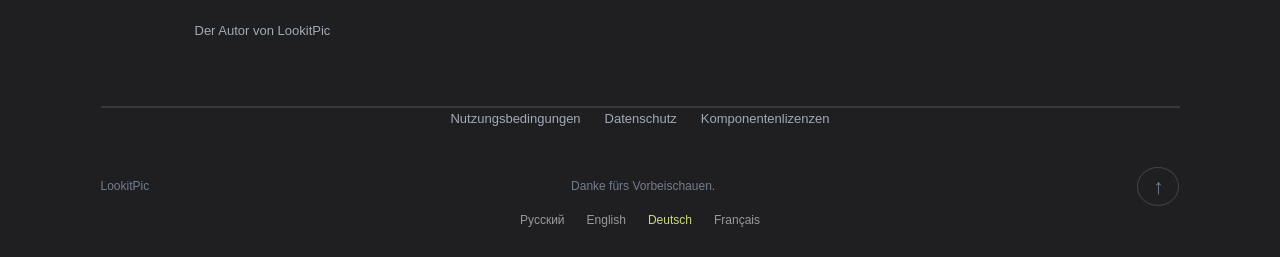
==== commit fe626aaf: "Release LookitPic 1.8.4: JPEG navigation and compact background settings" ====
--- a/de/index.html
+++ b/de/index.html
@@ -5,7 +5,7 @@
   <title>LookitPic — Kostenloser WebP- und AVIF-Betrachter für Windows</title>
   <meta name="description" content="Kostenloser Bildbetrachter für Windows x64: WebP, AVIF, HEIC, JPEG XL und weitere Formate. Animationen, Diashows und Fotodruck. Ohne Installation.">
   <meta name="theme-color" content="#1f1f22"><link rel="icon" href="/assets/brand/lookitpic.ico?v=137">
-  <link rel="stylesheet" href="/style.css?v=135-language-outline"><script src="/config.js?v=136" defer></script><script src="/locales.js?v=137" defer></script><script src="/app.js?v=seo1" defer></script>
+  <link rel="stylesheet" href="/style.css?v=135-language-outline"><script src="/config.js?v=136" defer></script><script src="/locales.js?v=184" defer></script><script src="/app.js?v=184" defer></script>
 
 <link rel="canonical" href="https://lookitpic.com/de/">
 <link rel="alternate" hreflang="ru" href="https://lookitpic.com/">
@@ -29,9 +29,22 @@
 <meta name="twitter:description" content="Kostenloser Bildbetrachter für Windows x64: WebP, AVIF, HEIC, JPEG XL und weitere Formate. Animationen, Diashows und Fotodruck. Ohne Installation.">
 <meta name="twitter:image" content="https://lookitpic.com/assets/social/de.png">
 <meta name="twitter:image:alt" content="LookitPic-Oberfläche mit einer Küstenlandschaft">
-<script type="application/ld+json">{"@context": "https://schema.org", "@type": "SoftwareApplication", "name": "LookitPic", "url": "https://lookitpic.com/de/", "description": "Kostenloser Bildbetrachter für Windows x64: WebP, AVIF, HEIC, JPEG XL und weitere Formate. Animationen, Diashows und Fotodruck. Ohne Installation.", "inLanguage": "de", "applicationCategory": "MultimediaApplication", "operatingSystem": "Windows x64", "softwareVersion": "1.7.137", "downloadUrl": "https://github.com/lookitpic/LookitPic/releases/download/v1.7.137/Lookit.exe", "screenshot": "https://lookitpic.com/assets/social/de.png", "offers": {"@type": "Offer", "price": "0", "priceCurrency": "USD"}}</script>
-<link rel="stylesheet" href="/donation.css?v=137"></head>
+<script type="application/ld+json">{"@context": "https://schema.org", "@type": "SoftwareApplication", "name": "LookitPic", "url": "https://lookitpic.com/de/", "description": "Kostenloser Bildbetrachter für Windows x64: WebP, AVIF, HEIC, JPEG XL und weitere Formate. Animationen, Diashows und Fotodruck. Ohne Installation.", "inLanguage": "de", "applicationCategory": "MultimediaApplication", "operatingSystem": "Windows x64", "softwareVersion": "1.8.4", "downloadUrl": "https://github.com/lookitpic/LookitPic/releases/download/v1.8.4/Lookit.exe", "screenshot": "https://lookitpic.com/assets/social/de.png", "offers": {"@type": "Offer", "price": "0", "priceCurrency": "USD"}}</script>
+<link rel="stylesheet" href="/donation.css?v=137"><!-- Yandex.Metrika counter -->
+<script type="text/javascript">
+    (function(m,e,t,r,i,k,a){
+        m[i]=m[i]||function(){(m[i].a=m[i].a||[]).push(arguments)};
+        m[i].l=1*new Date();
+        for (var j = 0; j < document.scripts.length; j++) {if (document.scripts[j].src === r) { return; }}
+        k=e.createElement(t),a=e.getElementsByTagName(t)[0],k.async=1,k.src=r,a.parentNode.insertBefore(k,a)
+    })(window, document,'script','https://mc.yandex.ru/metrika/tag.js?id=114624839', 'ym');
+
+    ym(114624839, 'init', {ssr:true, clickmap:true, ecommerce:"dataLayer", referrer: document.referrer, url: location.href, accurateTrackBounce:true, trackLinks:true});
+</script>
+<!-- /Yandex.Metrika counter -->
+</head>
 <body>
+<noscript><div><img src="https://mc.yandex.ru/watch/114624839" style="position:absolute; left:-9999px;" alt="" /></div></noscript>
 <a class="skip" href="#main" data-i18n="skip">Zum Inhalt</a>
 <header class="header wrap">
   <a class="brand" href="#main"><img src="/assets/brand/wordmark.svg?v=137" width="228" height="39" alt="LookitPic"></a>
@@ -48,7 +61,7 @@
     <p data-i18n="maybe">Ist ganz ordentlich geworden. Vielleicht könnt ihr es auch gebrauchen.</p>
     </div>
       <div class="hero-download">
-<div class="download-row"><a class="glass-button download-link" href="https://github.com/lookitpic/LookitPic/releases/download/v1.7.137/LookitPic_1.7.137.zip"><svg width="19" height="19" viewbox="0 0 24 24" fill="none" stroke="currentColor" stroke-width="1.6" aria-hidden="true"><path d="M12 3v12m-5-5 5 5 5-5M4 16v4h16v-4"/></svg><span data-i18n="download">LookitPic herunterladen</span></a><span class="file-note" data-i18n="downloadMeta">1.7.137 · Windows x64<br>ZIP: 5.15 MB · EXE: 12.25 MB</span></div>
+<div class="download-row"><a class="glass-button download-link" href="https://github.com/lookitpic/LookitPic/releases/download/v1.8.4/LookitPic_1.8.4.zip"><svg width="19" height="19" viewbox="0 0 24 24" fill="none" stroke="currentColor" stroke-width="1.6" aria-hidden="true"><path d="M12 3v12m-5-5 5 5 5-5M4 16v4h16v-4"/></svg><span data-i18n="download">LookitPic herunterladen</span></a><span class="file-note" data-i18n="downloadMeta">1.8.4 · Windows x64<br>ZIP: 5.17 MB · EXE: 12.27 MB</span></div>
     <p class="version-note" data-i18n="preview">Es gibt immer etwas zu verbessern. Deshalb feile ich nach und nach weiter daran.</p>
       </div>
   </section>
@@ -114,11 +127,11 @@
     <div class="settings-layout"><div class="settings-grid">
     <div class="settings-row background-row">
       <p data-i18n="backgroundCopy">Wer ein bisschen ausprobieren möchte, kann den Hintergrund anpassen: Farbe, Transparenz, Unschärfe und Sättigung lassen sich einstellen.</p>
-      <figure class="settings-capture"><img id="background-settings-shot" src="/assets/captures/de-background-settings.webp" width="760" height="480" alt="Hintergrundeinstellungen von LookitPic" loading="lazy"><figcaption data-i18n="backgroundCaption">Und so sehen die Hintergrundeinstellungen aus</figcaption></figure>
+      <figure class="settings-capture"><img id="background-settings-shot" src="/assets/captures/de-background-settings.webp?v=184" width="720" height="484" alt="Hintergrundeinstellungen von LookitPic" loading="lazy"><figcaption data-i18n="backgroundCaption">Und so sehen die Hintergrundeinstellungen aus</figcaption></figure>
     </div>
     <div class="settings-row animation-row">
       <figure class="settings-capture"><figcaption data-i18n="animationCaption">So sehen die allgemeinen Einstellungen aus</figcaption><span class="settings-panel-crop"><img id="animation-settings-shot" src="/assets/captures/de-settings.webp" width="400" height="790" alt="Animationen und Bedienleiste von LookitPic" loading="lazy"></span></figure>
-      <div><p data-i18n="animationCopy">Auch mit den Animationen kann man spielen. Fensteranimationen lassen sich ein- und ausschalten, die Übergänge der Diashow anpassen. Für die Bedienleiste gibt es eine Wartezeit und eine Dauer zum Ausblenden.</p><p class="no-pressure" data-i18n="noPressure">Und wer das alles nicht braucht, lässt die Einstellungen einfach so. Dann ist es einfach ein Bildbetrachter — um gemütlich Fotos anzuschauen :)</p><div class="try-download"><div class="download-again"><span class="try-download-arrow" aria-hidden="true">↓</span><a class="glass-button download-link" href="https://github.com/lookitpic/LookitPic/releases/download/v1.7.137/LookitPic_1.7.137.zip"><svg width="19" height="19" viewbox="0 0 24 24" fill="none" stroke="currentColor" stroke-width="1.6" aria-hidden="true"><path d="M12 3v12m-5-5 5 5 5-5M4 16v4h16v-4"/></svg><span data-i18n="download">LookitPic herunterladen</span></a><span class="file-note" data-i18n="downloadMeta">1.7.137 · Windows x64<br>ZIP: 5.15 MB · EXE: 12.25 MB</span></div></div>
+      <div><p data-i18n="animationCopy">Auch mit den Animationen kann man spielen. Fensteranimationen lassen sich ein- und ausschalten, die Übergänge der Diashow anpassen. Für die Bedienleiste gibt es eine Wartezeit und eine Dauer zum Ausblenden.</p><p class="no-pressure" data-i18n="noPressure">Und wer das alles nicht braucht, lässt die Einstellungen einfach so. Dann ist es einfach ein Bildbetrachter — um gemütlich Fotos anzuschauen :)</p><div class="try-download"><div class="download-again"><span class="try-download-arrow" aria-hidden="true">↓</span><a class="glass-button download-link" href="https://github.com/lookitpic/LookitPic/releases/download/v1.8.4/LookitPic_1.8.4.zip"><svg width="19" height="19" viewbox="0 0 24 24" fill="none" stroke="currentColor" stroke-width="1.6" aria-hidden="true"><path d="M12 3v12m-5-5 5 5 5-5M4 16v4h16v-4"/></svg><span data-i18n="download">LookitPic herunterladen</span></a><span class="file-note" data-i18n="downloadMeta">1.8.4 · Windows x64<br>ZIP: 5.17 MB · EXE: 12.27 MB</span></div></div>
         <div class="download-notes"><p class="windows-note" data-i18n="windowsNote">Beim ersten Start kann Windows eine Warnung anzeigen: LookitPic hat noch keine digitale Herausgebersignatur.</p><p data-i18n="archiveNote">Die ZIP-Datei enthält das Programm, eine README zum ersten Start und Informationen zu den Lizenzen von Drittanbieterkomponenten. Starten Sie Lookit.exe. Geben Sie das Programm als vollständiges Archiv weiter.</p></div>
       </div>
     </div>
@@ -144,7 +157,7 @@
 <p id="feedback-status" role="status" aria-live="polite" tabindex="-1"></p></form>
 <script id="feedback-text" type="application/json">{"intro": "Schön, dass Sie mir schreiben möchten. Lob muss man nicht für sich behalten :). Darüber freue ich mich, aber Kritik hilft mir, nicht stehen zu bleiben und mich weiterzuentwickeln. Ihre E-Mail-Adresse müssen Sie nicht angeben. Wenn Sie eine Antwort möchten, hinterlassen Sie sie bitte. Ich versuche, allen zu antworten.", "privacy": "Formspree empfängt und speichert Nachrichten und benachrichtigt den Autor per E-Mail. Google reCAPTCHA schützt vor Spam. Formspree und Google können Browser- und Netzwerkdaten verarbeiten. Nachricht und optionale E-Mail-Adresse dienen der Bearbeitung und Beantwortung.", "sending": "Wird gesendet…", "captcha": "Bestätigen Sie „Ich bin kein Roboter“. Falls die Prüfung fehlt, prüfen Sie Ihre Verbindung und den Inhaltsblocker.", "invalid": "Geben Sie eine Nachricht mit 3 bis 5000 Zeichen ein.", "error": "Der Empfang konnte nicht bestätigt werden. Ihr Text bleibt im Formular. Prüfen Sie die Verbindung und versuchen Sie es später erneut.", "success": "Nachricht gesendet!\nVielen Dank für Ihre Zeit!", "local": "Das Senden ist nur auf der veröffentlichten Website verfügbar.", "back": "Zurück zur Website", "title": "Nachricht empfangen — LookitPic", "unavailable": "Das Formular ist vorübergehend nicht verfügbar. Bitte versuchen Sie es später erneut."}</script></dialog>
 <script src="/feedback.js?v=feedback-inline3" defer></script>
-<dialog id="terms" class="feedback-dialog legal-dialog" aria-labelledby="terms-title"><h2 id="terms-title" data-i18n="termsTitle">Nutzungsbedingungen</h2><p data-i18n="termsUse">LookitPic darf privat und beruflich kostenlos genutzt werden. Das unveränderte Archiv darf zusammen mit Lizenzen und Urheberrechtshinweisen weitergegeben werden. Für Drittanbieterkomponenten gelten deren eigene Lizenzen.</p><p data-i18n="termsAsIs">Das Programm wird „wie es ist“ bereitgestellt, ohne Garantie für Fehlerfreiheit oder Eignung für eine bestimmte Aufgabe und ohne Verpflichtung zu Updates. Einschränkungen von Gewährleistung und Haftung gelten nur, soweit das anwendbare Recht dies zulässt. Rechte aus Drittanbieterlizenzen bleiben unberührt.</p><form method="dialog" class="legal-close-form"><button type="submit" class="legal-close"><span aria-hidden="true">×</span><span class="visually-hidden" data-i18n="legalClose">Schließen</span></button></form></dialog><dialog id="privacy" class="feedback-dialog legal-dialog" aria-labelledby="privacy-title"><h2 id="privacy-title" data-i18n="privacyTitle">Datenschutz</h2><p data-i18n="privacyBrowser">Diese Website enthält keine Werbung, Werbetracker oder eingebundenen Analysedienste. Die gewählte Sprache wird in Ihrem Browser gespeichert.</p><p data-i18n="privacyDraft">Wenn Sie eine Nachricht senden, erhält der Autor deren Text und die von Ihnen angegebene Antwortadresse. Diese Angaben werden ausschließlich zur Bearbeitung Ihrer Anfrage und zur Korrespondenz verwendet, nicht für Werbe-E-Mails.</p><p>Formspree empfängt und speichert Nachrichten und benachrichtigt den Autor per E-Mail. Google reCAPTCHA schützt vor Spam. Formspree und Google können Browser- und Netzwerkdaten verarbeiten. Nachricht und optionale E-Mail-Adresse dienen der Bearbeitung und Beantwortung.</p><form method="dialog" class="legal-close-form"><button type="submit" class="legal-close"><span aria-hidden="true">×</span><span class="visually-hidden" data-i18n="legalClose">Schließen</span></button></form></dialog><dialog id="licences" class="feedback-dialog legal-dialog" aria-labelledby="licences-title"><h2 id="licences-title" data-i18n="licencesTitle">Komponentenlizenzen</h2><p data-i18n="licencesCopy">Lizenzen und ein Hinweis sind in der Programm-ZIP enthalten. Die Quellen der LGPL-Komponenten sind separat unten und auf der GitHub-Release-Seite verfügbar.</p><ul><li><a href="/legal/THIRD_PARTY_LICENSES.txt" data-i18n="licenceText">Lizenztexte</a></li><li><a href="/legal/THIRD_PARTY_NOTICE.txt" data-i18n="licenceNotice">Komponentenhinweise</a></li><li><a href="https://github.com/lookitpic/LookitPic/releases/download/v1.7.137/LGPL_SOURCES.zip" data-i18n="licenceSource">LGPL-Quellen</a></li></ul><form method="dialog" class="legal-close-form"><button type="submit" class="legal-close"><span aria-hidden="true">×</span><span class="visually-hidden" data-i18n="legalClose">Schließen</span></button></form></dialog><dialog id="consent" class="feedback-dialog legal-dialog" aria-labelledby="consent-title"><h2 id="consent-title" data-i18n="consentTitle">Einwilligung zur Datenverarbeitung</h2><p data-i18n="consentDraft">Ich willige ein, dass der Autor meinen Nachrichtentext und meine Antwortadresse empfängt, über einen Versanddienst übermittelt, im E-Mail-Postfach speichert und zur Bearbeitung meiner Anfrage sowie zur Korrespondenz verwendet. Die Angaben werden nicht für Werbe-E-Mails verwendet.</p><form method="dialog" class="legal-close-form"><button type="submit" class="legal-close"><span aria-hidden="true">×</span><span class="visually-hidden" data-i18n="legalClose">Schließen</span></button></form></dialog><script src="/legal.js?v=1" defer></script><dialog id="donation-dialog" class="feedback-dialog donation-dialog donation-international" aria-labelledby="donation-title" aria-describedby="donation-description">
+<dialog id="terms" class="feedback-dialog legal-dialog" aria-labelledby="terms-title"><h2 id="terms-title" data-i18n="termsTitle">Nutzungsbedingungen</h2><p data-i18n="termsUse">LookitPic darf privat und beruflich kostenlos genutzt werden. Das unveränderte Archiv darf zusammen mit Lizenzen und Urheberrechtshinweisen weitergegeben werden. Für Drittanbieterkomponenten gelten deren eigene Lizenzen.</p><p data-i18n="termsAsIs">Das Programm wird „wie es ist“ bereitgestellt, ohne Garantie für Fehlerfreiheit oder Eignung für eine bestimmte Aufgabe und ohne Verpflichtung zu Updates. Einschränkungen von Gewährleistung und Haftung gelten nur, soweit das anwendbare Recht dies zulässt. Rechte aus Drittanbieterlizenzen bleiben unberührt.</p><form method="dialog" class="legal-close-form"><button type="submit" class="legal-close"><span aria-hidden="true">×</span><span class="visually-hidden" data-i18n="legalClose">Schließen</span></button></form></dialog><dialog id="privacy" class="feedback-dialog legal-dialog" aria-labelledby="privacy-title"><h2 id="privacy-title" data-i18n="privacyTitle">Datenschutz</h2><p data-i18n="privacyBrowser">Diese Website verwendet Yandex Metrica zur Messung von Besuchen, Zugriffsquellen und Interaktionen mit den Seiten. Der Dienst kann Cookies verwenden und übermittelt Besuchsdaten an Yandex. Die Website zeigt keine Werbung. Die gewählte Sprache wird in Ihrem Browser gespeichert.</p><p data-i18n="privacyDraft">Wenn Sie eine Nachricht senden, erhält der Autor deren Text und die von Ihnen angegebene Antwortadresse. Diese Angaben werden ausschließlich zur Bearbeitung Ihrer Anfrage und zur Korrespondenz verwendet, nicht für Werbe-E-Mails.</p><p>Formspree empfängt und speichert Nachrichten und benachrichtigt den Autor per E-Mail. Google reCAPTCHA schützt vor Spam. Formspree und Google können Browser- und Netzwerkdaten verarbeiten. Nachricht und optionale E-Mail-Adresse dienen der Bearbeitung und Beantwortung.</p><form method="dialog" class="legal-close-form"><button type="submit" class="legal-close"><span aria-hidden="true">×</span><span class="visually-hidden" data-i18n="legalClose">Schließen</span></button></form></dialog><dialog id="licences" class="feedback-dialog legal-dialog" aria-labelledby="licences-title"><h2 id="licences-title" data-i18n="licencesTitle">Komponentenlizenzen</h2><p data-i18n="licencesCopy">Lizenzen und ein Hinweis sind in der Programm-ZIP enthalten. Die Quellen der LGPL-Komponenten sind separat unten und auf der GitHub-Release-Seite verfügbar.</p><ul><li><a href="/legal/THIRD_PARTY_LICENSES.txt" data-i18n="licenceText">Lizenztexte</a></li><li><a href="/legal/THIRD_PARTY_NOTICE.txt" data-i18n="licenceNotice">Komponentenhinweise</a></li><li><a href="https://github.com/lookitpic/LookitPic/releases/download/v1.8.4/LGPL_SOURCES.zip" data-i18n="licenceSource">LGPL-Quellen</a></li></ul><form method="dialog" class="legal-close-form"><button type="submit" class="legal-close"><span aria-hidden="true">×</span><span class="visually-hidden" data-i18n="legalClose">Schließen</span></button></form></dialog><dialog id="consent" class="feedback-dialog legal-dialog" aria-labelledby="consent-title"><h2 id="consent-title" data-i18n="consentTitle">Einwilligung zur Datenverarbeitung</h2><p data-i18n="consentDraft">Ich willige ein, dass der Autor meinen Nachrichtentext und meine Antwortadresse empfängt, über einen Versanddienst übermittelt, im E-Mail-Postfach speichert und zur Bearbeitung meiner Anfrage sowie zur Korrespondenz verwendet. Die Angaben werden nicht für Werbe-E-Mails verwendet.</p><form method="dialog" class="legal-close-form"><button type="submit" class="legal-close"><span aria-hidden="true">×</span><span class="visually-hidden" data-i18n="legalClose">Schließen</span></button></form></dialog><script src="/legal.js?v=1" defer></script><dialog id="donation-dialog" class="feedback-dialog donation-dialog donation-international" aria-labelledby="donation-title" aria-describedby="donation-description">
 <img class="donation-brand" src="/assets/brand/wordmark.svg?v=137" alt="LookitPic" width="200" height="34">
 <h2 id="donation-title">Das Projekt unterstützen</h2><p id="donation-description">Vielen Dank für eure Unterstützung!<br>Das bedeutet mir sehr viel</p>
 <div class="donation-providers"><section class="donation-provider" aria-label="Boosty">
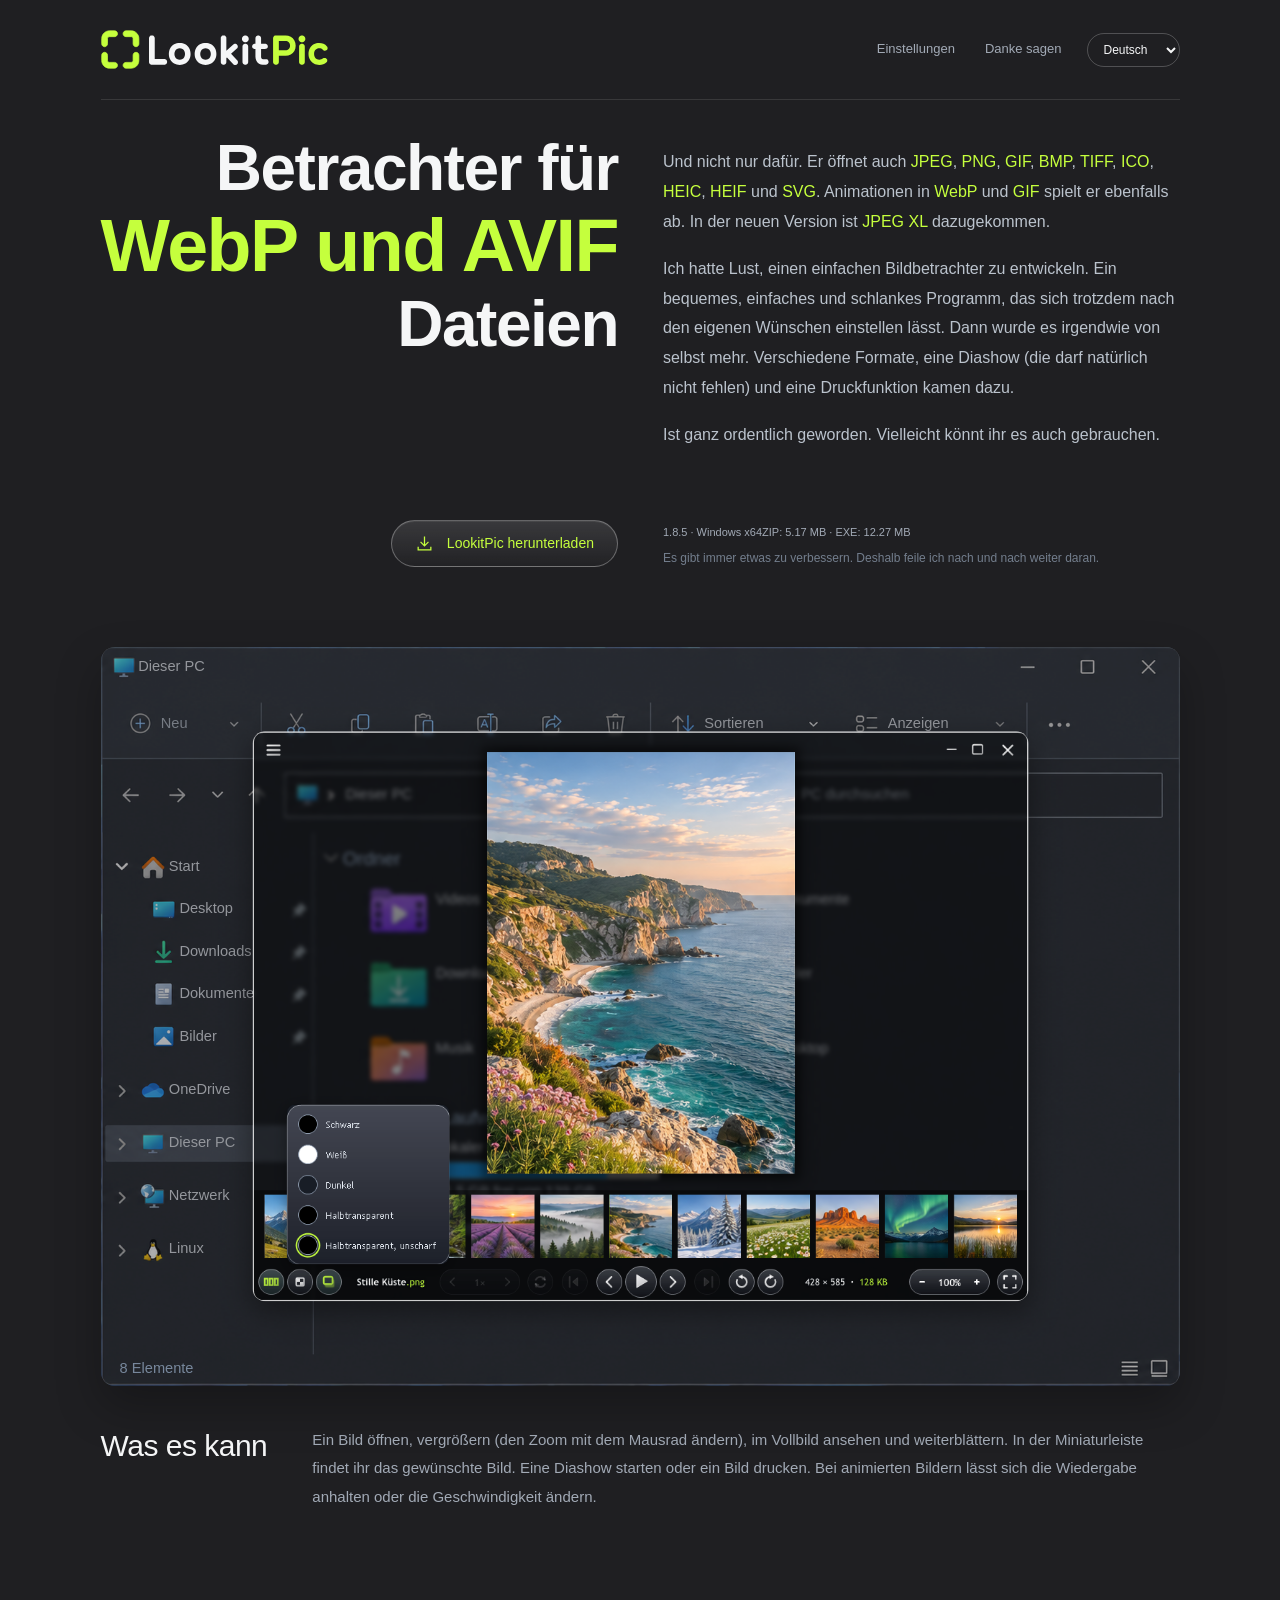
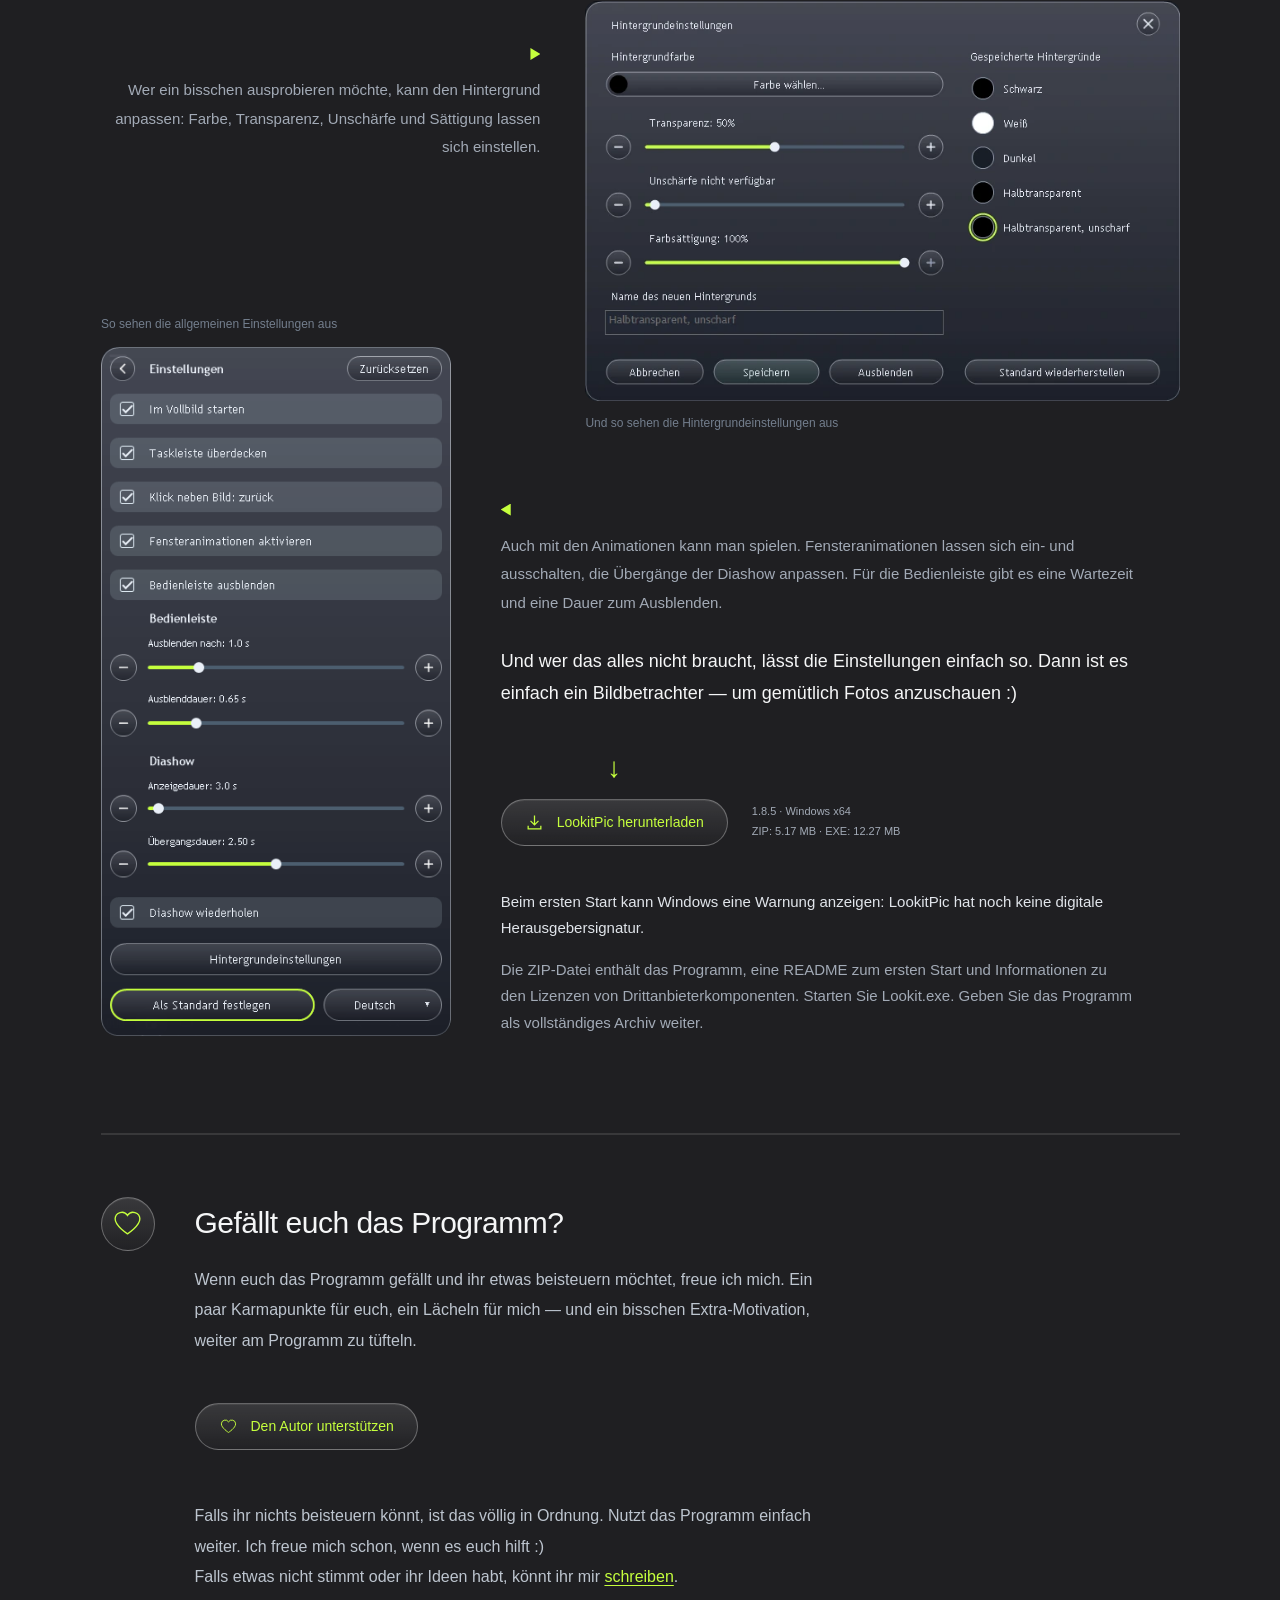
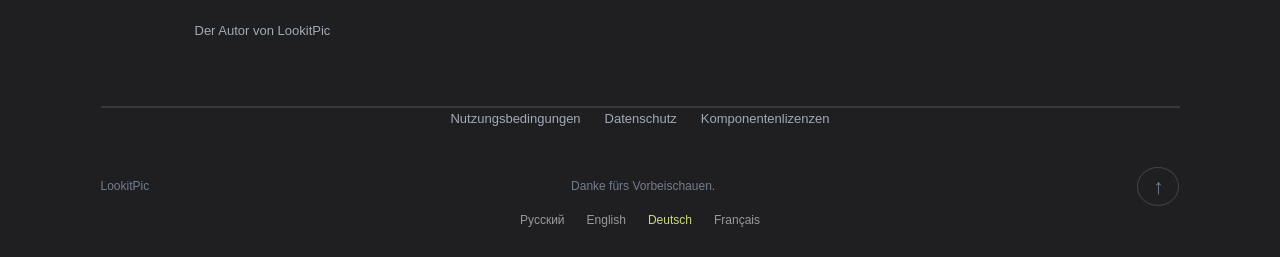
==== commit 156f08af: "Release LookitPic 1.8.5: AVIF cache and prefetch" ====
--- a/de/index.html
+++ b/de/index.html
@@ -5,7 +5,7 @@
   <title>LookitPic — Kostenloser WebP- und AVIF-Betrachter für Windows</title>
   <meta name="description" content="Kostenloser Bildbetrachter für Windows x64: WebP, AVIF, HEIC, JPEG XL und weitere Formate. Animationen, Diashows und Fotodruck. Ohne Installation.">
   <meta name="theme-color" content="#1f1f22"><link rel="icon" href="/assets/brand/lookitpic.ico?v=137">
-  <link rel="stylesheet" href="/style.css?v=135-language-outline"><script src="/config.js?v=136" defer></script><script src="/locales.js?v=184" defer></script><script src="/app.js?v=184" defer></script>
+  <link rel="stylesheet" href="/style.css?v=135-language-outline"><script src="/config.js?v=136" defer></script><script src="/locales.js?v=185" defer></script><script src="/app.js?v=185" defer></script>
 
 <link rel="canonical" href="https://lookitpic.com/de/">
 <link rel="alternate" hreflang="ru" href="https://lookitpic.com/">
@@ -29,7 +29,7 @@
 <meta name="twitter:description" content="Kostenloser Bildbetrachter für Windows x64: WebP, AVIF, HEIC, JPEG XL und weitere Formate. Animationen, Diashows und Fotodruck. Ohne Installation.">
 <meta name="twitter:image" content="https://lookitpic.com/assets/social/de.png">
 <meta name="twitter:image:alt" content="LookitPic-Oberfläche mit einer Küstenlandschaft">
-<script type="application/ld+json">{"@context": "https://schema.org", "@type": "SoftwareApplication", "name": "LookitPic", "url": "https://lookitpic.com/de/", "description": "Kostenloser Bildbetrachter für Windows x64: WebP, AVIF, HEIC, JPEG XL und weitere Formate. Animationen, Diashows und Fotodruck. Ohne Installation.", "inLanguage": "de", "applicationCategory": "MultimediaApplication", "operatingSystem": "Windows x64", "softwareVersion": "1.8.4", "downloadUrl": "https://github.com/lookitpic/LookitPic/releases/download/v1.8.4/Lookit.exe", "screenshot": "https://lookitpic.com/assets/social/de.png", "offers": {"@type": "Offer", "price": "0", "priceCurrency": "USD"}}</script>
+<script type="application/ld+json">{"@context": "https://schema.org", "@type": "SoftwareApplication", "name": "LookitPic", "url": "https://lookitpic.com/de/", "description": "Kostenloser Bildbetrachter für Windows x64: WebP, AVIF, HEIC, JPEG XL und weitere Formate. Animationen, Diashows und Fotodruck. Ohne Installation.", "inLanguage": "de", "applicationCategory": "MultimediaApplication", "operatingSystem": "Windows x64", "softwareVersion": "1.8.5", "downloadUrl": "https://github.com/lookitpic/LookitPic/releases/download/v1.8.5/Lookit.exe", "screenshot": "https://lookitpic.com/assets/social/de.png", "offers": {"@type": "Offer", "price": "0", "priceCurrency": "USD"}}</script>
 <link rel="stylesheet" href="/donation.css?v=137"><!-- Yandex.Metrika counter -->
 <script type="text/javascript">
     (function(m,e,t,r,i,k,a){
@@ -61,7 +61,7 @@
     <p data-i18n="maybe">Ist ganz ordentlich geworden. Vielleicht könnt ihr es auch gebrauchen.</p>
     </div>
       <div class="hero-download">
-<div class="download-row"><a class="glass-button download-link" href="https://github.com/lookitpic/LookitPic/releases/download/v1.8.4/LookitPic_1.8.4.zip"><svg width="19" height="19" viewbox="0 0 24 24" fill="none" stroke="currentColor" stroke-width="1.6" aria-hidden="true"><path d="M12 3v12m-5-5 5 5 5-5M4 16v4h16v-4"/></svg><span data-i18n="download">LookitPic herunterladen</span></a><span class="file-note" data-i18n="downloadMeta">1.8.4 · Windows x64<br>ZIP: 5.17 MB · EXE: 12.27 MB</span></div>
+<div class="download-row"><a class="glass-button download-link" href="https://github.com/lookitpic/LookitPic/releases/download/v1.8.5/LookitPic_1.8.5.zip"><svg width="19" height="19" viewbox="0 0 24 24" fill="none" stroke="currentColor" stroke-width="1.6" aria-hidden="true"><path d="M12 3v12m-5-5 5 5 5-5M4 16v4h16v-4"/></svg><span data-i18n="download">LookitPic herunterladen</span></a><span class="file-note" data-i18n="downloadMeta">1.8.5 · Windows x64<br>ZIP: 5.17 MB · EXE: 12.27 MB</span></div>
     <p class="version-note" data-i18n="preview">Es gibt immer etwas zu verbessern. Deshalb feile ich nach und nach weiter daran.</p>
       </div>
   </section>
@@ -131,7 +131,7 @@
     </div>
     <div class="settings-row animation-row">
       <figure class="settings-capture"><figcaption data-i18n="animationCaption">So sehen die allgemeinen Einstellungen aus</figcaption><span class="settings-panel-crop"><img id="animation-settings-shot" src="/assets/captures/de-settings.webp" width="400" height="790" alt="Animationen und Bedienleiste von LookitPic" loading="lazy"></span></figure>
-      <div><p data-i18n="animationCopy">Auch mit den Animationen kann man spielen. Fensteranimationen lassen sich ein- und ausschalten, die Übergänge der Diashow anpassen. Für die Bedienleiste gibt es eine Wartezeit und eine Dauer zum Ausblenden.</p><p class="no-pressure" data-i18n="noPressure">Und wer das alles nicht braucht, lässt die Einstellungen einfach so. Dann ist es einfach ein Bildbetrachter — um gemütlich Fotos anzuschauen :)</p><div class="try-download"><div class="download-again"><span class="try-download-arrow" aria-hidden="true">↓</span><a class="glass-button download-link" href="https://github.com/lookitpic/LookitPic/releases/download/v1.8.4/LookitPic_1.8.4.zip"><svg width="19" height="19" viewbox="0 0 24 24" fill="none" stroke="currentColor" stroke-width="1.6" aria-hidden="true"><path d="M12 3v12m-5-5 5 5 5-5M4 16v4h16v-4"/></svg><span data-i18n="download">LookitPic herunterladen</span></a><span class="file-note" data-i18n="downloadMeta">1.8.4 · Windows x64<br>ZIP: 5.17 MB · EXE: 12.27 MB</span></div></div>
+      <div><p data-i18n="animationCopy">Auch mit den Animationen kann man spielen. Fensteranimationen lassen sich ein- und ausschalten, die Übergänge der Diashow anpassen. Für die Bedienleiste gibt es eine Wartezeit und eine Dauer zum Ausblenden.</p><p class="no-pressure" data-i18n="noPressure">Und wer das alles nicht braucht, lässt die Einstellungen einfach so. Dann ist es einfach ein Bildbetrachter — um gemütlich Fotos anzuschauen :)</p><div class="try-download"><div class="download-again"><span class="try-download-arrow" aria-hidden="true">↓</span><a class="glass-button download-link" href="https://github.com/lookitpic/LookitPic/releases/download/v1.8.5/LookitPic_1.8.5.zip"><svg width="19" height="19" viewbox="0 0 24 24" fill="none" stroke="currentColor" stroke-width="1.6" aria-hidden="true"><path d="M12 3v12m-5-5 5 5 5-5M4 16v4h16v-4"/></svg><span data-i18n="download">LookitPic herunterladen</span></a><span class="file-note" data-i18n="downloadMeta">1.8.5 · Windows x64<br>ZIP: 5.17 MB · EXE: 12.27 MB</span></div></div>
         <div class="download-notes"><p class="windows-note" data-i18n="windowsNote">Beim ersten Start kann Windows eine Warnung anzeigen: LookitPic hat noch keine digitale Herausgebersignatur.</p><p data-i18n="archiveNote">Die ZIP-Datei enthält das Programm, eine README zum ersten Start und Informationen zu den Lizenzen von Drittanbieterkomponenten. Starten Sie Lookit.exe. Geben Sie das Programm als vollständiges Archiv weiter.</p></div>
       </div>
     </div>
@@ -157,7 +157,7 @@
 <p id="feedback-status" role="status" aria-live="polite" tabindex="-1"></p></form>
 <script id="feedback-text" type="application/json">{"intro": "Schön, dass Sie mir schreiben möchten. Lob muss man nicht für sich behalten :). Darüber freue ich mich, aber Kritik hilft mir, nicht stehen zu bleiben und mich weiterzuentwickeln. Ihre E-Mail-Adresse müssen Sie nicht angeben. Wenn Sie eine Antwort möchten, hinterlassen Sie sie bitte. Ich versuche, allen zu antworten.", "privacy": "Formspree empfängt und speichert Nachrichten und benachrichtigt den Autor per E-Mail. Google reCAPTCHA schützt vor Spam. Formspree und Google können Browser- und Netzwerkdaten verarbeiten. Nachricht und optionale E-Mail-Adresse dienen der Bearbeitung und Beantwortung.", "sending": "Wird gesendet…", "captcha": "Bestätigen Sie „Ich bin kein Roboter“. Falls die Prüfung fehlt, prüfen Sie Ihre Verbindung und den Inhaltsblocker.", "invalid": "Geben Sie eine Nachricht mit 3 bis 5000 Zeichen ein.", "error": "Der Empfang konnte nicht bestätigt werden. Ihr Text bleibt im Formular. Prüfen Sie die Verbindung und versuchen Sie es später erneut.", "success": "Nachricht gesendet!\nVielen Dank für Ihre Zeit!", "local": "Das Senden ist nur auf der veröffentlichten Website verfügbar.", "back": "Zurück zur Website", "title": "Nachricht empfangen — LookitPic", "unavailable": "Das Formular ist vorübergehend nicht verfügbar. Bitte versuchen Sie es später erneut."}</script></dialog>
 <script src="/feedback.js?v=feedback-inline3" defer></script>
-<dialog id="terms" class="feedback-dialog legal-dialog" aria-labelledby="terms-title"><h2 id="terms-title" data-i18n="termsTitle">Nutzungsbedingungen</h2><p data-i18n="termsUse">LookitPic darf privat und beruflich kostenlos genutzt werden. Das unveränderte Archiv darf zusammen mit Lizenzen und Urheberrechtshinweisen weitergegeben werden. Für Drittanbieterkomponenten gelten deren eigene Lizenzen.</p><p data-i18n="termsAsIs">Das Programm wird „wie es ist“ bereitgestellt, ohne Garantie für Fehlerfreiheit oder Eignung für eine bestimmte Aufgabe und ohne Verpflichtung zu Updates. Einschränkungen von Gewährleistung und Haftung gelten nur, soweit das anwendbare Recht dies zulässt. Rechte aus Drittanbieterlizenzen bleiben unberührt.</p><form method="dialog" class="legal-close-form"><button type="submit" class="legal-close"><span aria-hidden="true">×</span><span class="visually-hidden" data-i18n="legalClose">Schließen</span></button></form></dialog><dialog id="privacy" class="feedback-dialog legal-dialog" aria-labelledby="privacy-title"><h2 id="privacy-title" data-i18n="privacyTitle">Datenschutz</h2><p data-i18n="privacyBrowser">Diese Website verwendet Yandex Metrica zur Messung von Besuchen, Zugriffsquellen und Interaktionen mit den Seiten. Der Dienst kann Cookies verwenden und übermittelt Besuchsdaten an Yandex. Die Website zeigt keine Werbung. Die gewählte Sprache wird in Ihrem Browser gespeichert.</p><p data-i18n="privacyDraft">Wenn Sie eine Nachricht senden, erhält der Autor deren Text und die von Ihnen angegebene Antwortadresse. Diese Angaben werden ausschließlich zur Bearbeitung Ihrer Anfrage und zur Korrespondenz verwendet, nicht für Werbe-E-Mails.</p><p>Formspree empfängt und speichert Nachrichten und benachrichtigt den Autor per E-Mail. Google reCAPTCHA schützt vor Spam. Formspree und Google können Browser- und Netzwerkdaten verarbeiten. Nachricht und optionale E-Mail-Adresse dienen der Bearbeitung und Beantwortung.</p><form method="dialog" class="legal-close-form"><button type="submit" class="legal-close"><span aria-hidden="true">×</span><span class="visually-hidden" data-i18n="legalClose">Schließen</span></button></form></dialog><dialog id="licences" class="feedback-dialog legal-dialog" aria-labelledby="licences-title"><h2 id="licences-title" data-i18n="licencesTitle">Komponentenlizenzen</h2><p data-i18n="licencesCopy">Lizenzen und ein Hinweis sind in der Programm-ZIP enthalten. Die Quellen der LGPL-Komponenten sind separat unten und auf der GitHub-Release-Seite verfügbar.</p><ul><li><a href="/legal/THIRD_PARTY_LICENSES.txt" data-i18n="licenceText">Lizenztexte</a></li><li><a href="/legal/THIRD_PARTY_NOTICE.txt" data-i18n="licenceNotice">Komponentenhinweise</a></li><li><a href="https://github.com/lookitpic/LookitPic/releases/download/v1.8.4/LGPL_SOURCES.zip" data-i18n="licenceSource">LGPL-Quellen</a></li></ul><form method="dialog" class="legal-close-form"><button type="submit" class="legal-close"><span aria-hidden="true">×</span><span class="visually-hidden" data-i18n="legalClose">Schließen</span></button></form></dialog><dialog id="consent" class="feedback-dialog legal-dialog" aria-labelledby="consent-title"><h2 id="consent-title" data-i18n="consentTitle">Einwilligung zur Datenverarbeitung</h2><p data-i18n="consentDraft">Ich willige ein, dass der Autor meinen Nachrichtentext und meine Antwortadresse empfängt, über einen Versanddienst übermittelt, im E-Mail-Postfach speichert und zur Bearbeitung meiner Anfrage sowie zur Korrespondenz verwendet. Die Angaben werden nicht für Werbe-E-Mails verwendet.</p><form method="dialog" class="legal-close-form"><button type="submit" class="legal-close"><span aria-hidden="true">×</span><span class="visually-hidden" data-i18n="legalClose">Schließen</span></button></form></dialog><script src="/legal.js?v=1" defer></script><dialog id="donation-dialog" class="feedback-dialog donation-dialog donation-international" aria-labelledby="donation-title" aria-describedby="donation-description">
+<dialog id="terms" class="feedback-dialog legal-dialog" aria-labelledby="terms-title"><h2 id="terms-title" data-i18n="termsTitle">Nutzungsbedingungen</h2><p data-i18n="termsUse">LookitPic darf privat und beruflich kostenlos genutzt werden. Das unveränderte Archiv darf zusammen mit Lizenzen und Urheberrechtshinweisen weitergegeben werden. Für Drittanbieterkomponenten gelten deren eigene Lizenzen.</p><p data-i18n="termsAsIs">Das Programm wird „wie es ist“ bereitgestellt, ohne Garantie für Fehlerfreiheit oder Eignung für eine bestimmte Aufgabe und ohne Verpflichtung zu Updates. Einschränkungen von Gewährleistung und Haftung gelten nur, soweit das anwendbare Recht dies zulässt. Rechte aus Drittanbieterlizenzen bleiben unberührt.</p><form method="dialog" class="legal-close-form"><button type="submit" class="legal-close"><span aria-hidden="true">×</span><span class="visually-hidden" data-i18n="legalClose">Schließen</span></button></form></dialog><dialog id="privacy" class="feedback-dialog legal-dialog" aria-labelledby="privacy-title"><h2 id="privacy-title" data-i18n="privacyTitle">Datenschutz</h2><p data-i18n="privacyBrowser">Diese Website verwendet Yandex Metrica zur Messung von Besuchen, Zugriffsquellen und Interaktionen mit den Seiten. Der Dienst kann Cookies verwenden und übermittelt Besuchsdaten an Yandex. Die Website zeigt keine Werbung. Die gewählte Sprache wird in Ihrem Browser gespeichert.</p><p data-i18n="privacyDraft">Wenn Sie eine Nachricht senden, erhält der Autor deren Text und die von Ihnen angegebene Antwortadresse. Diese Angaben werden ausschließlich zur Bearbeitung Ihrer Anfrage und zur Korrespondenz verwendet, nicht für Werbe-E-Mails.</p><p>Formspree empfängt und speichert Nachrichten und benachrichtigt den Autor per E-Mail. Google reCAPTCHA schützt vor Spam. Formspree und Google können Browser- und Netzwerkdaten verarbeiten. Nachricht und optionale E-Mail-Adresse dienen der Bearbeitung und Beantwortung.</p><form method="dialog" class="legal-close-form"><button type="submit" class="legal-close"><span aria-hidden="true">×</span><span class="visually-hidden" data-i18n="legalClose">Schließen</span></button></form></dialog><dialog id="licences" class="feedback-dialog legal-dialog" aria-labelledby="licences-title"><h2 id="licences-title" data-i18n="licencesTitle">Komponentenlizenzen</h2><p data-i18n="licencesCopy">Lizenzen und ein Hinweis sind in der Programm-ZIP enthalten. Die Quellen der LGPL-Komponenten sind separat unten und auf der GitHub-Release-Seite verfügbar.</p><ul><li><a href="/legal/THIRD_PARTY_LICENSES.txt" data-i18n="licenceText">Lizenztexte</a></li><li><a href="/legal/THIRD_PARTY_NOTICE.txt" data-i18n="licenceNotice">Komponentenhinweise</a></li><li><a href="https://github.com/lookitpic/LookitPic/releases/download/v1.8.5/LGPL_SOURCES.zip" data-i18n="licenceSource">LGPL-Quellen</a></li></ul><form method="dialog" class="legal-close-form"><button type="submit" class="legal-close"><span aria-hidden="true">×</span><span class="visually-hidden" data-i18n="legalClose">Schließen</span></button></form></dialog><dialog id="consent" class="feedback-dialog legal-dialog" aria-labelledby="consent-title"><h2 id="consent-title" data-i18n="consentTitle">Einwilligung zur Datenverarbeitung</h2><p data-i18n="consentDraft">Ich willige ein, dass der Autor meinen Nachrichtentext und meine Antwortadresse empfängt, über einen Versanddienst übermittelt, im E-Mail-Postfach speichert und zur Bearbeitung meiner Anfrage sowie zur Korrespondenz verwendet. Die Angaben werden nicht für Werbe-E-Mails verwendet.</p><form method="dialog" class="legal-close-form"><button type="submit" class="legal-close"><span aria-hidden="true">×</span><span class="visually-hidden" data-i18n="legalClose">Schließen</span></button></form></dialog><script src="/legal.js?v=1" defer></script><dialog id="donation-dialog" class="feedback-dialog donation-dialog donation-international" aria-labelledby="donation-title" aria-describedby="donation-description">
 <img class="donation-brand" src="/assets/brand/wordmark.svg?v=137" alt="LookitPic" width="200" height="34">
 <h2 id="donation-title">Das Projekt unterstützen</h2><p id="donation-description">Vielen Dank für eure Unterstützung!<br>Das bedeutet mir sehr viel</p>
 <div class="donation-providers"><section class="donation-provider" aria-label="Boosty">
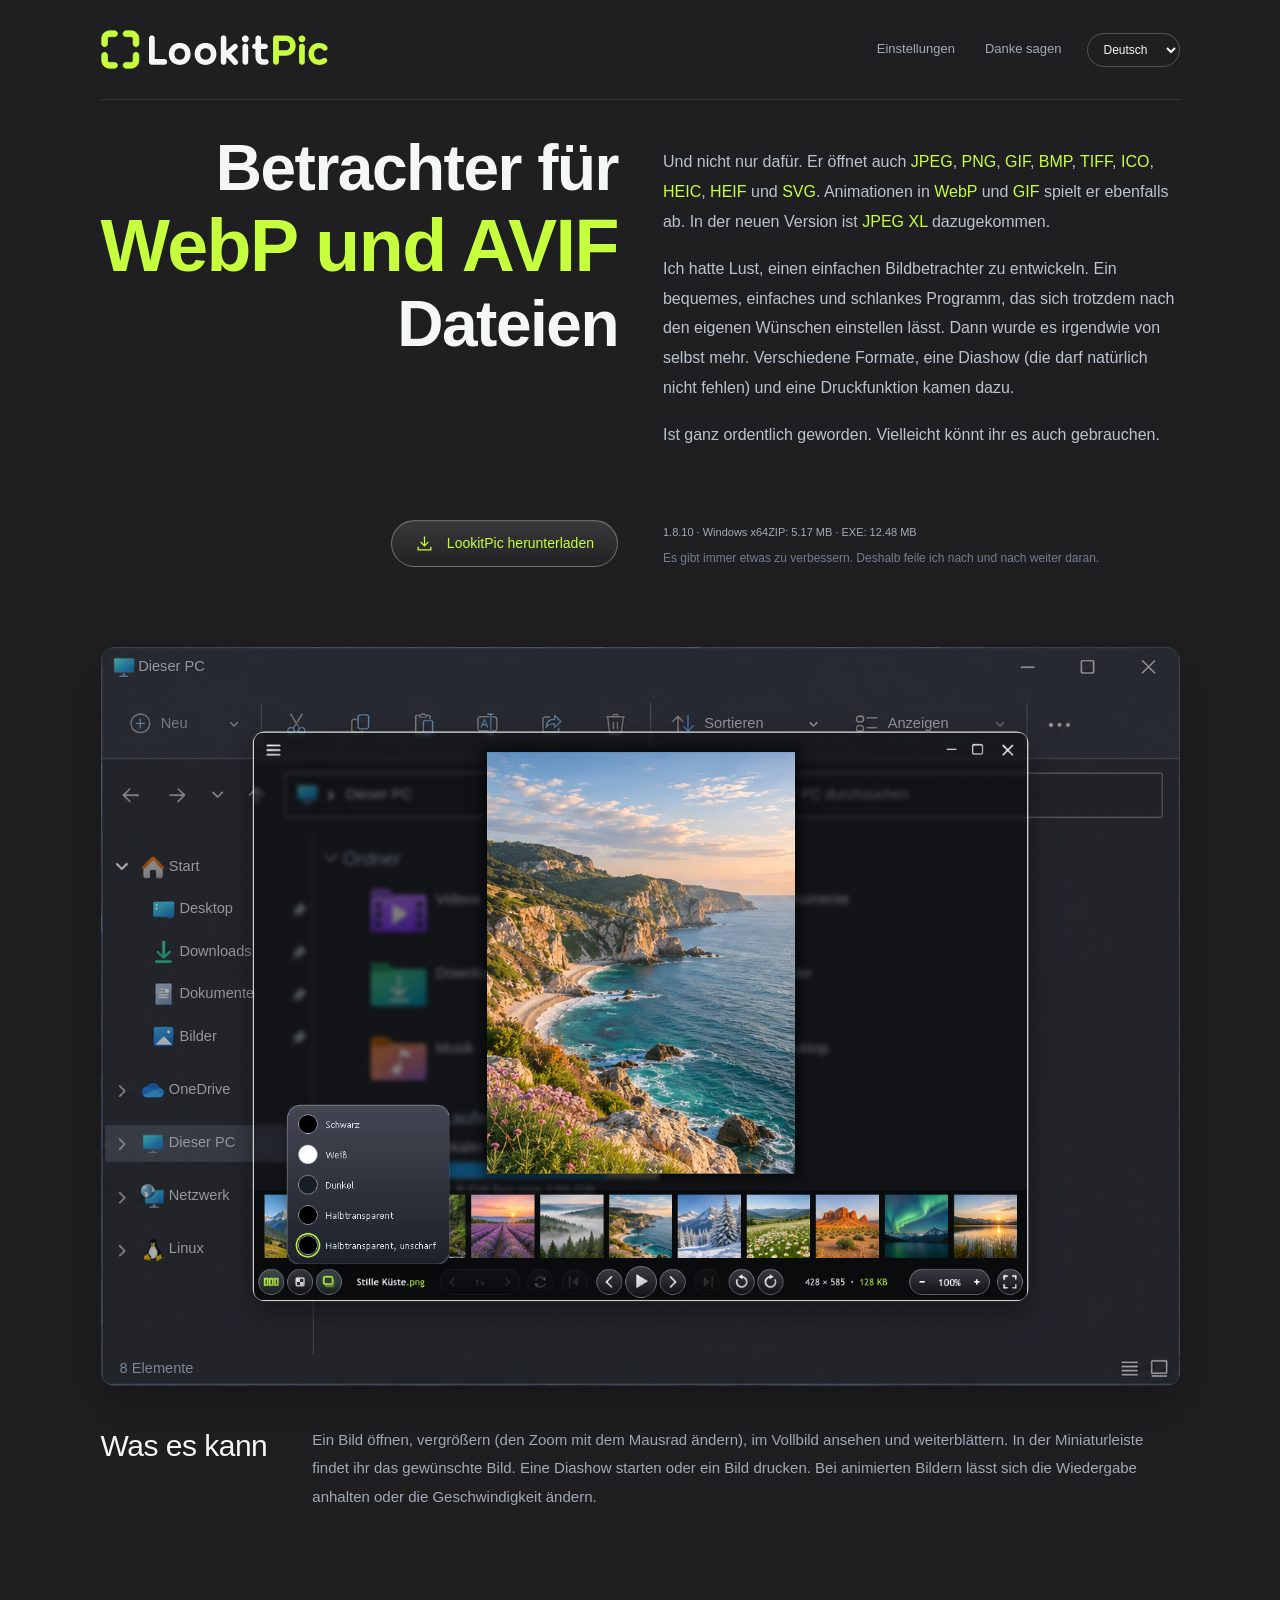
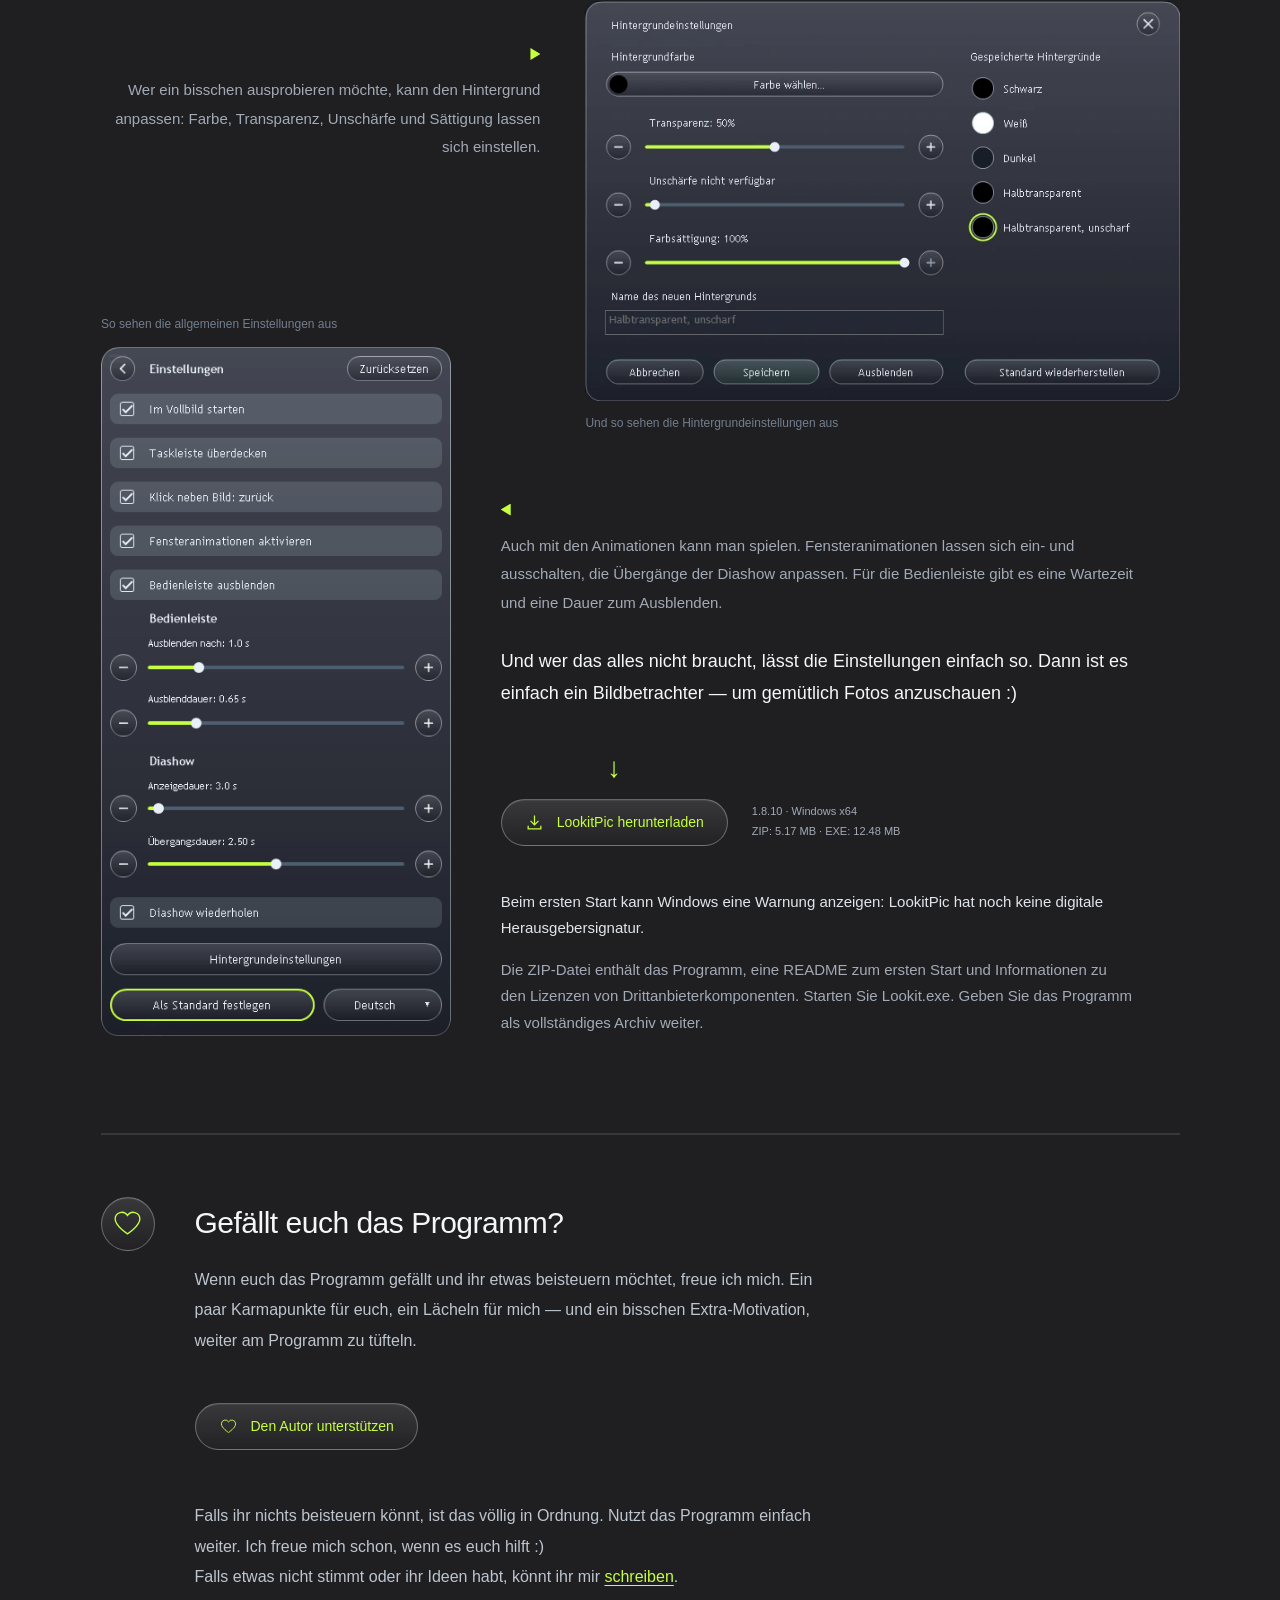
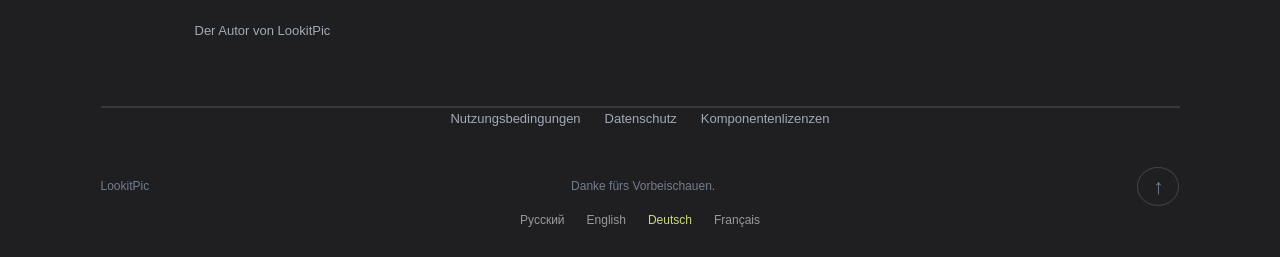
==== commit 1e007a1e: "Release LookitPic 1.8.10: thumbnail preloading and navigation" ====
--- a/de/index.html
+++ b/de/index.html
@@ -5,7 +5,7 @@
   <title>LookitPic — Kostenloser WebP- und AVIF-Betrachter für Windows</title>
   <meta name="description" content="Kostenloser Bildbetrachter für Windows x64: WebP, AVIF, HEIC, JPEG XL und weitere Formate. Animationen, Diashows und Fotodruck. Ohne Installation.">
   <meta name="theme-color" content="#1f1f22"><link rel="icon" href="/assets/brand/lookitpic.ico?v=137">
-  <link rel="stylesheet" href="/style.css?v=135-language-outline"><script src="/config.js?v=136" defer></script><script src="/locales.js?v=185" defer></script><script src="/app.js?v=185" defer></script>
+  <link rel="stylesheet" href="/style.css?v=135-language-outline"><script src="/config.js?v=136" defer></script><script src="/locales.js?v=1810" defer></script><script src="/app.js?v=1810" defer></script>
 
 <link rel="canonical" href="https://lookitpic.com/de/">
 <link rel="alternate" hreflang="ru" href="https://lookitpic.com/">
@@ -29,7 +29,7 @@
 <meta name="twitter:description" content="Kostenloser Bildbetrachter für Windows x64: WebP, AVIF, HEIC, JPEG XL und weitere Formate. Animationen, Diashows und Fotodruck. Ohne Installation.">
 <meta name="twitter:image" content="https://lookitpic.com/assets/social/de.png">
 <meta name="twitter:image:alt" content="LookitPic-Oberfläche mit einer Küstenlandschaft">
-<script type="application/ld+json">{"@context": "https://schema.org", "@type": "SoftwareApplication", "name": "LookitPic", "url": "https://lookitpic.com/de/", "description": "Kostenloser Bildbetrachter für Windows x64: WebP, AVIF, HEIC, JPEG XL und weitere Formate. Animationen, Diashows und Fotodruck. Ohne Installation.", "inLanguage": "de", "applicationCategory": "MultimediaApplication", "operatingSystem": "Windows x64", "softwareVersion": "1.8.5", "downloadUrl": "https://github.com/lookitpic/LookitPic/releases/download/v1.8.5/Lookit.exe", "screenshot": "https://lookitpic.com/assets/social/de.png", "offers": {"@type": "Offer", "price": "0", "priceCurrency": "USD"}}</script>
+<script type="application/ld+json">{"@context": "https://schema.org", "@type": "SoftwareApplication", "name": "LookitPic", "url": "https://lookitpic.com/de/", "description": "Kostenloser Bildbetrachter für Windows x64: WebP, AVIF, HEIC, JPEG XL und weitere Formate. Animationen, Diashows und Fotodruck. Ohne Installation.", "inLanguage": "de", "applicationCategory": "MultimediaApplication", "operatingSystem": "Windows x64", "softwareVersion": "1.8.10", "downloadUrl": "https://github.com/lookitpic/LookitPic/releases/download/v1.8.10/Lookit.exe", "screenshot": "https://lookitpic.com/assets/social/de.png", "offers": {"@type": "Offer", "price": "0", "priceCurrency": "USD"}}</script>
 <link rel="stylesheet" href="/donation.css?v=137"><!-- Yandex.Metrika counter -->
 <script type="text/javascript">
     (function(m,e,t,r,i,k,a){
@@ -61,7 +61,7 @@
     <p data-i18n="maybe">Ist ganz ordentlich geworden. Vielleicht könnt ihr es auch gebrauchen.</p>
     </div>
       <div class="hero-download">
-<div class="download-row"><a class="glass-button download-link" href="https://github.com/lookitpic/LookitPic/releases/download/v1.8.5/LookitPic_1.8.5.zip"><svg width="19" height="19" viewbox="0 0 24 24" fill="none" stroke="currentColor" stroke-width="1.6" aria-hidden="true"><path d="M12 3v12m-5-5 5 5 5-5M4 16v4h16v-4"/></svg><span data-i18n="download">LookitPic herunterladen</span></a><span class="file-note" data-i18n="downloadMeta">1.8.5 · Windows x64<br>ZIP: 5.17 MB · EXE: 12.27 MB</span></div>
+<div class="download-row"><a class="glass-button download-link" href="https://github.com/lookitpic/LookitPic/releases/download/v1.8.10/LookitPic_1.8.10.zip"><svg width="19" height="19" viewbox="0 0 24 24" fill="none" stroke="currentColor" stroke-width="1.6" aria-hidden="true"><path d="M12 3v12m-5-5 5 5 5-5M4 16v4h16v-4"/></svg><span data-i18n="download">LookitPic herunterladen</span></a><span class="file-note" data-i18n="downloadMeta">1.8.10 · Windows x64<br>ZIP: 5.17 MB · EXE: 12.48 MB</span></div>
     <p class="version-note" data-i18n="preview">Es gibt immer etwas zu verbessern. Deshalb feile ich nach und nach weiter daran.</p>
       </div>
   </section>
@@ -131,7 +131,7 @@
     </div>
     <div class="settings-row animation-row">
       <figure class="settings-capture"><figcaption data-i18n="animationCaption">So sehen die allgemeinen Einstellungen aus</figcaption><span class="settings-panel-crop"><img id="animation-settings-shot" src="/assets/captures/de-settings.webp" width="400" height="790" alt="Animationen und Bedienleiste von LookitPic" loading="lazy"></span></figure>
-      <div><p data-i18n="animationCopy">Auch mit den Animationen kann man spielen. Fensteranimationen lassen sich ein- und ausschalten, die Übergänge der Diashow anpassen. Für die Bedienleiste gibt es eine Wartezeit und eine Dauer zum Ausblenden.</p><p class="no-pressure" data-i18n="noPressure">Und wer das alles nicht braucht, lässt die Einstellungen einfach so. Dann ist es einfach ein Bildbetrachter — um gemütlich Fotos anzuschauen :)</p><div class="try-download"><div class="download-again"><span class="try-download-arrow" aria-hidden="true">↓</span><a class="glass-button download-link" href="https://github.com/lookitpic/LookitPic/releases/download/v1.8.5/LookitPic_1.8.5.zip"><svg width="19" height="19" viewbox="0 0 24 24" fill="none" stroke="currentColor" stroke-width="1.6" aria-hidden="true"><path d="M12 3v12m-5-5 5 5 5-5M4 16v4h16v-4"/></svg><span data-i18n="download">LookitPic herunterladen</span></a><span class="file-note" data-i18n="downloadMeta">1.8.5 · Windows x64<br>ZIP: 5.17 MB · EXE: 12.27 MB</span></div></div>
+      <div><p data-i18n="animationCopy">Auch mit den Animationen kann man spielen. Fensteranimationen lassen sich ein- und ausschalten, die Übergänge der Diashow anpassen. Für die Bedienleiste gibt es eine Wartezeit und eine Dauer zum Ausblenden.</p><p class="no-pressure" data-i18n="noPressure">Und wer das alles nicht braucht, lässt die Einstellungen einfach so. Dann ist es einfach ein Bildbetrachter — um gemütlich Fotos anzuschauen :)</p><div class="try-download"><div class="download-again"><span class="try-download-arrow" aria-hidden="true">↓</span><a class="glass-button download-link" href="https://github.com/lookitpic/LookitPic/releases/download/v1.8.10/LookitPic_1.8.10.zip"><svg width="19" height="19" viewbox="0 0 24 24" fill="none" stroke="currentColor" stroke-width="1.6" aria-hidden="true"><path d="M12 3v12m-5-5 5 5 5-5M4 16v4h16v-4"/></svg><span data-i18n="download">LookitPic herunterladen</span></a><span class="file-note" data-i18n="downloadMeta">1.8.10 · Windows x64<br>ZIP: 5.17 MB · EXE: 12.48 MB</span></div></div>
         <div class="download-notes"><p class="windows-note" data-i18n="windowsNote">Beim ersten Start kann Windows eine Warnung anzeigen: LookitPic hat noch keine digitale Herausgebersignatur.</p><p data-i18n="archiveNote">Die ZIP-Datei enthält das Programm, eine README zum ersten Start und Informationen zu den Lizenzen von Drittanbieterkomponenten. Starten Sie Lookit.exe. Geben Sie das Programm als vollständiges Archiv weiter.</p></div>
       </div>
     </div>
@@ -157,7 +157,7 @@
 <p id="feedback-status" role="status" aria-live="polite" tabindex="-1"></p></form>
 <script id="feedback-text" type="application/json">{"intro": "Schön, dass Sie mir schreiben möchten. Lob muss man nicht für sich behalten :). Darüber freue ich mich, aber Kritik hilft mir, nicht stehen zu bleiben und mich weiterzuentwickeln. Ihre E-Mail-Adresse müssen Sie nicht angeben. Wenn Sie eine Antwort möchten, hinterlassen Sie sie bitte. Ich versuche, allen zu antworten.", "privacy": "Formspree empfängt und speichert Nachrichten und benachrichtigt den Autor per E-Mail. Google reCAPTCHA schützt vor Spam. Formspree und Google können Browser- und Netzwerkdaten verarbeiten. Nachricht und optionale E-Mail-Adresse dienen der Bearbeitung und Beantwortung.", "sending": "Wird gesendet…", "captcha": "Bestätigen Sie „Ich bin kein Roboter“. Falls die Prüfung fehlt, prüfen Sie Ihre Verbindung und den Inhaltsblocker.", "invalid": "Geben Sie eine Nachricht mit 3 bis 5000 Zeichen ein.", "error": "Der Empfang konnte nicht bestätigt werden. Ihr Text bleibt im Formular. Prüfen Sie die Verbindung und versuchen Sie es später erneut.", "success": "Nachricht gesendet!\nVielen Dank für Ihre Zeit!", "local": "Das Senden ist nur auf der veröffentlichten Website verfügbar.", "back": "Zurück zur Website", "title": "Nachricht empfangen — LookitPic", "unavailable": "Das Formular ist vorübergehend nicht verfügbar. Bitte versuchen Sie es später erneut."}</script></dialog>
 <script src="/feedback.js?v=feedback-inline3" defer></script>
-<dialog id="terms" class="feedback-dialog legal-dialog" aria-labelledby="terms-title"><h2 id="terms-title" data-i18n="termsTitle">Nutzungsbedingungen</h2><p data-i18n="termsUse">LookitPic darf privat und beruflich kostenlos genutzt werden. Das unveränderte Archiv darf zusammen mit Lizenzen und Urheberrechtshinweisen weitergegeben werden. Für Drittanbieterkomponenten gelten deren eigene Lizenzen.</p><p data-i18n="termsAsIs">Das Programm wird „wie es ist“ bereitgestellt, ohne Garantie für Fehlerfreiheit oder Eignung für eine bestimmte Aufgabe und ohne Verpflichtung zu Updates. Einschränkungen von Gewährleistung und Haftung gelten nur, soweit das anwendbare Recht dies zulässt. Rechte aus Drittanbieterlizenzen bleiben unberührt.</p><form method="dialog" class="legal-close-form"><button type="submit" class="legal-close"><span aria-hidden="true">×</span><span class="visually-hidden" data-i18n="legalClose">Schließen</span></button></form></dialog><dialog id="privacy" class="feedback-dialog legal-dialog" aria-labelledby="privacy-title"><h2 id="privacy-title" data-i18n="privacyTitle">Datenschutz</h2><p data-i18n="privacyBrowser">Diese Website verwendet Yandex Metrica zur Messung von Besuchen, Zugriffsquellen und Interaktionen mit den Seiten. Der Dienst kann Cookies verwenden und übermittelt Besuchsdaten an Yandex. Die Website zeigt keine Werbung. Die gewählte Sprache wird in Ihrem Browser gespeichert.</p><p data-i18n="privacyDraft">Wenn Sie eine Nachricht senden, erhält der Autor deren Text und die von Ihnen angegebene Antwortadresse. Diese Angaben werden ausschließlich zur Bearbeitung Ihrer Anfrage und zur Korrespondenz verwendet, nicht für Werbe-E-Mails.</p><p>Formspree empfängt und speichert Nachrichten und benachrichtigt den Autor per E-Mail. Google reCAPTCHA schützt vor Spam. Formspree und Google können Browser- und Netzwerkdaten verarbeiten. Nachricht und optionale E-Mail-Adresse dienen der Bearbeitung und Beantwortung.</p><form method="dialog" class="legal-close-form"><button type="submit" class="legal-close"><span aria-hidden="true">×</span><span class="visually-hidden" data-i18n="legalClose">Schließen</span></button></form></dialog><dialog id="licences" class="feedback-dialog legal-dialog" aria-labelledby="licences-title"><h2 id="licences-title" data-i18n="licencesTitle">Komponentenlizenzen</h2><p data-i18n="licencesCopy">Lizenzen und ein Hinweis sind in der Programm-ZIP enthalten. Die Quellen der LGPL-Komponenten sind separat unten und auf der GitHub-Release-Seite verfügbar.</p><ul><li><a href="/legal/THIRD_PARTY_LICENSES.txt" data-i18n="licenceText">Lizenztexte</a></li><li><a href="/legal/THIRD_PARTY_NOTICE.txt" data-i18n="licenceNotice">Komponentenhinweise</a></li><li><a href="https://github.com/lookitpic/LookitPic/releases/download/v1.8.5/LGPL_SOURCES.zip" data-i18n="licenceSource">LGPL-Quellen</a></li></ul><form method="dialog" class="legal-close-form"><button type="submit" class="legal-close"><span aria-hidden="true">×</span><span class="visually-hidden" data-i18n="legalClose">Schließen</span></button></form></dialog><dialog id="consent" class="feedback-dialog legal-dialog" aria-labelledby="consent-title"><h2 id="consent-title" data-i18n="consentTitle">Einwilligung zur Datenverarbeitung</h2><p data-i18n="consentDraft">Ich willige ein, dass der Autor meinen Nachrichtentext und meine Antwortadresse empfängt, über einen Versanddienst übermittelt, im E-Mail-Postfach speichert und zur Bearbeitung meiner Anfrage sowie zur Korrespondenz verwendet. Die Angaben werden nicht für Werbe-E-Mails verwendet.</p><form method="dialog" class="legal-close-form"><button type="submit" class="legal-close"><span aria-hidden="true">×</span><span class="visually-hidden" data-i18n="legalClose">Schließen</span></button></form></dialog><script src="/legal.js?v=1" defer></script><dialog id="donation-dialog" class="feedback-dialog donation-dialog donation-international" aria-labelledby="donation-title" aria-describedby="donation-description">
+<dialog id="terms" class="feedback-dialog legal-dialog" aria-labelledby="terms-title"><h2 id="terms-title" data-i18n="termsTitle">Nutzungsbedingungen</h2><p data-i18n="termsUse">LookitPic darf privat und beruflich kostenlos genutzt werden. Das unveränderte Archiv darf zusammen mit Lizenzen und Urheberrechtshinweisen weitergegeben werden. Für Drittanbieterkomponenten gelten deren eigene Lizenzen.</p><p data-i18n="termsAsIs">Das Programm wird „wie es ist“ bereitgestellt, ohne Garantie für Fehlerfreiheit oder Eignung für eine bestimmte Aufgabe und ohne Verpflichtung zu Updates. Einschränkungen von Gewährleistung und Haftung gelten nur, soweit das anwendbare Recht dies zulässt. Rechte aus Drittanbieterlizenzen bleiben unberührt.</p><form method="dialog" class="legal-close-form"><button type="submit" class="legal-close"><span aria-hidden="true">×</span><span class="visually-hidden" data-i18n="legalClose">Schließen</span></button></form></dialog><dialog id="privacy" class="feedback-dialog legal-dialog" aria-labelledby="privacy-title"><h2 id="privacy-title" data-i18n="privacyTitle">Datenschutz</h2><p data-i18n="privacyBrowser">Diese Website verwendet Yandex Metrica zur Messung von Besuchen, Zugriffsquellen und Interaktionen mit den Seiten. Der Dienst kann Cookies verwenden und übermittelt Besuchsdaten an Yandex. Die Website zeigt keine Werbung. Die gewählte Sprache wird in Ihrem Browser gespeichert.</p><p data-i18n="privacyDraft">Wenn Sie eine Nachricht senden, erhält der Autor deren Text und die von Ihnen angegebene Antwortadresse. Diese Angaben werden ausschließlich zur Bearbeitung Ihrer Anfrage und zur Korrespondenz verwendet, nicht für Werbe-E-Mails.</p><p>Formspree empfängt und speichert Nachrichten und benachrichtigt den Autor per E-Mail. Google reCAPTCHA schützt vor Spam. Formspree und Google können Browser- und Netzwerkdaten verarbeiten. Nachricht und optionale E-Mail-Adresse dienen der Bearbeitung und Beantwortung.</p><form method="dialog" class="legal-close-form"><button type="submit" class="legal-close"><span aria-hidden="true">×</span><span class="visually-hidden" data-i18n="legalClose">Schließen</span></button></form></dialog><dialog id="licences" class="feedback-dialog legal-dialog" aria-labelledby="licences-title"><h2 id="licences-title" data-i18n="licencesTitle">Komponentenlizenzen</h2><p data-i18n="licencesCopy">Lizenzen und ein Hinweis sind in der Programm-ZIP enthalten. Die Quellen der LGPL-Komponenten sind separat unten und auf der GitHub-Release-Seite verfügbar.</p><ul><li><a href="/legal/THIRD_PARTY_LICENSES.txt" data-i18n="licenceText">Lizenztexte</a></li><li><a href="/legal/THIRD_PARTY_NOTICE.txt" data-i18n="licenceNotice">Komponentenhinweise</a></li><li><a href="https://github.com/lookitpic/LookitPic/releases/download/v1.8.10/LGPL_SOURCES.zip" data-i18n="licenceSource">LGPL-Quellen</a></li></ul><form method="dialog" class="legal-close-form"><button type="submit" class="legal-close"><span aria-hidden="true">×</span><span class="visually-hidden" data-i18n="legalClose">Schließen</span></button></form></dialog><dialog id="consent" class="feedback-dialog legal-dialog" aria-labelledby="consent-title"><h2 id="consent-title" data-i18n="consentTitle">Einwilligung zur Datenverarbeitung</h2><p data-i18n="consentDraft">Ich willige ein, dass der Autor meinen Nachrichtentext und meine Antwortadresse empfängt, über einen Versanddienst übermittelt, im E-Mail-Postfach speichert und zur Bearbeitung meiner Anfrage sowie zur Korrespondenz verwendet. Die Angaben werden nicht für Werbe-E-Mails verwendet.</p><form method="dialog" class="legal-close-form"><button type="submit" class="legal-close"><span aria-hidden="true">×</span><span class="visually-hidden" data-i18n="legalClose">Schließen</span></button></form></dialog><script src="/legal.js?v=1" defer></script><dialog id="donation-dialog" class="feedback-dialog donation-dialog donation-international" aria-labelledby="donation-title" aria-describedby="donation-description">
 <img class="donation-brand" src="/assets/brand/wordmark.svg?v=137" alt="LookitPic" width="200" height="34">
 <h2 id="donation-title">Das Projekt unterstützen</h2><p id="donation-description">Vielen Dank für eure Unterstützung!<br>Das bedeutet mir sehr viel</p>
 <div class="donation-providers"><section class="donation-provider" aria-label="Boosty">
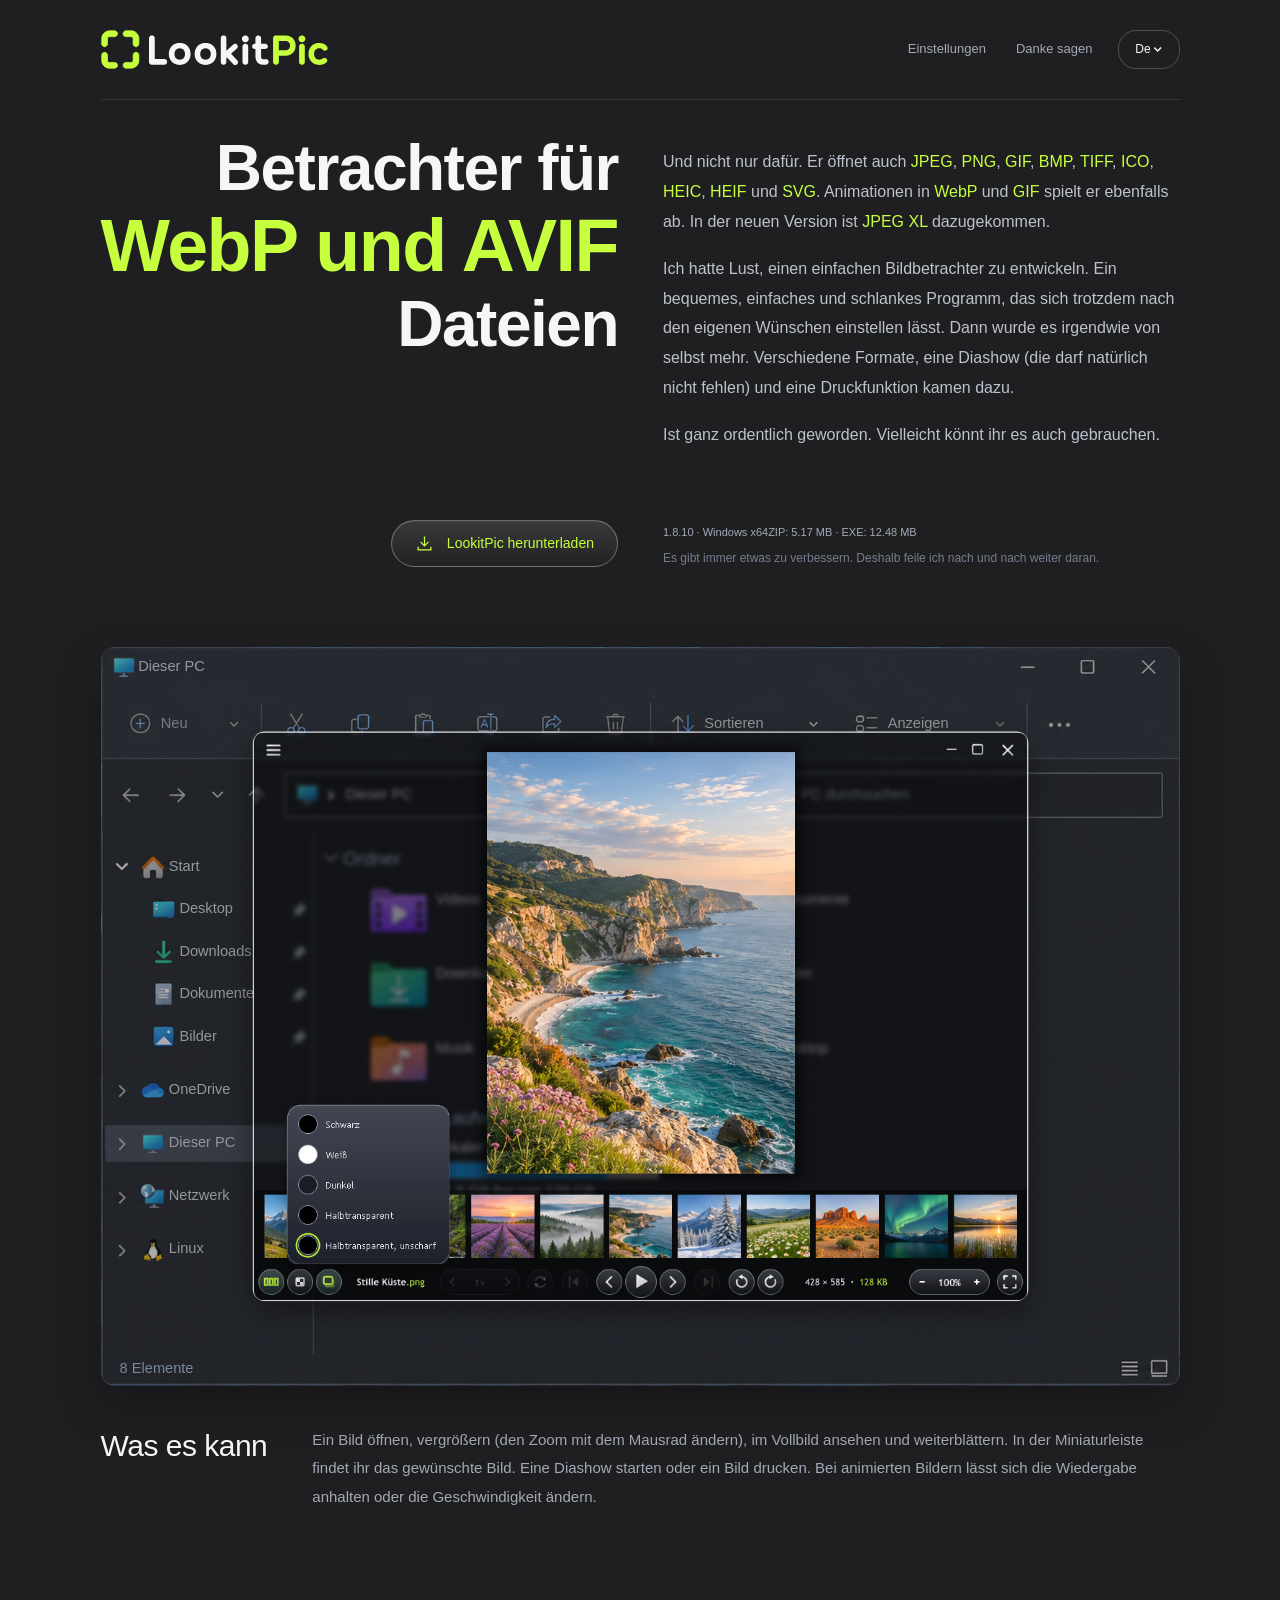
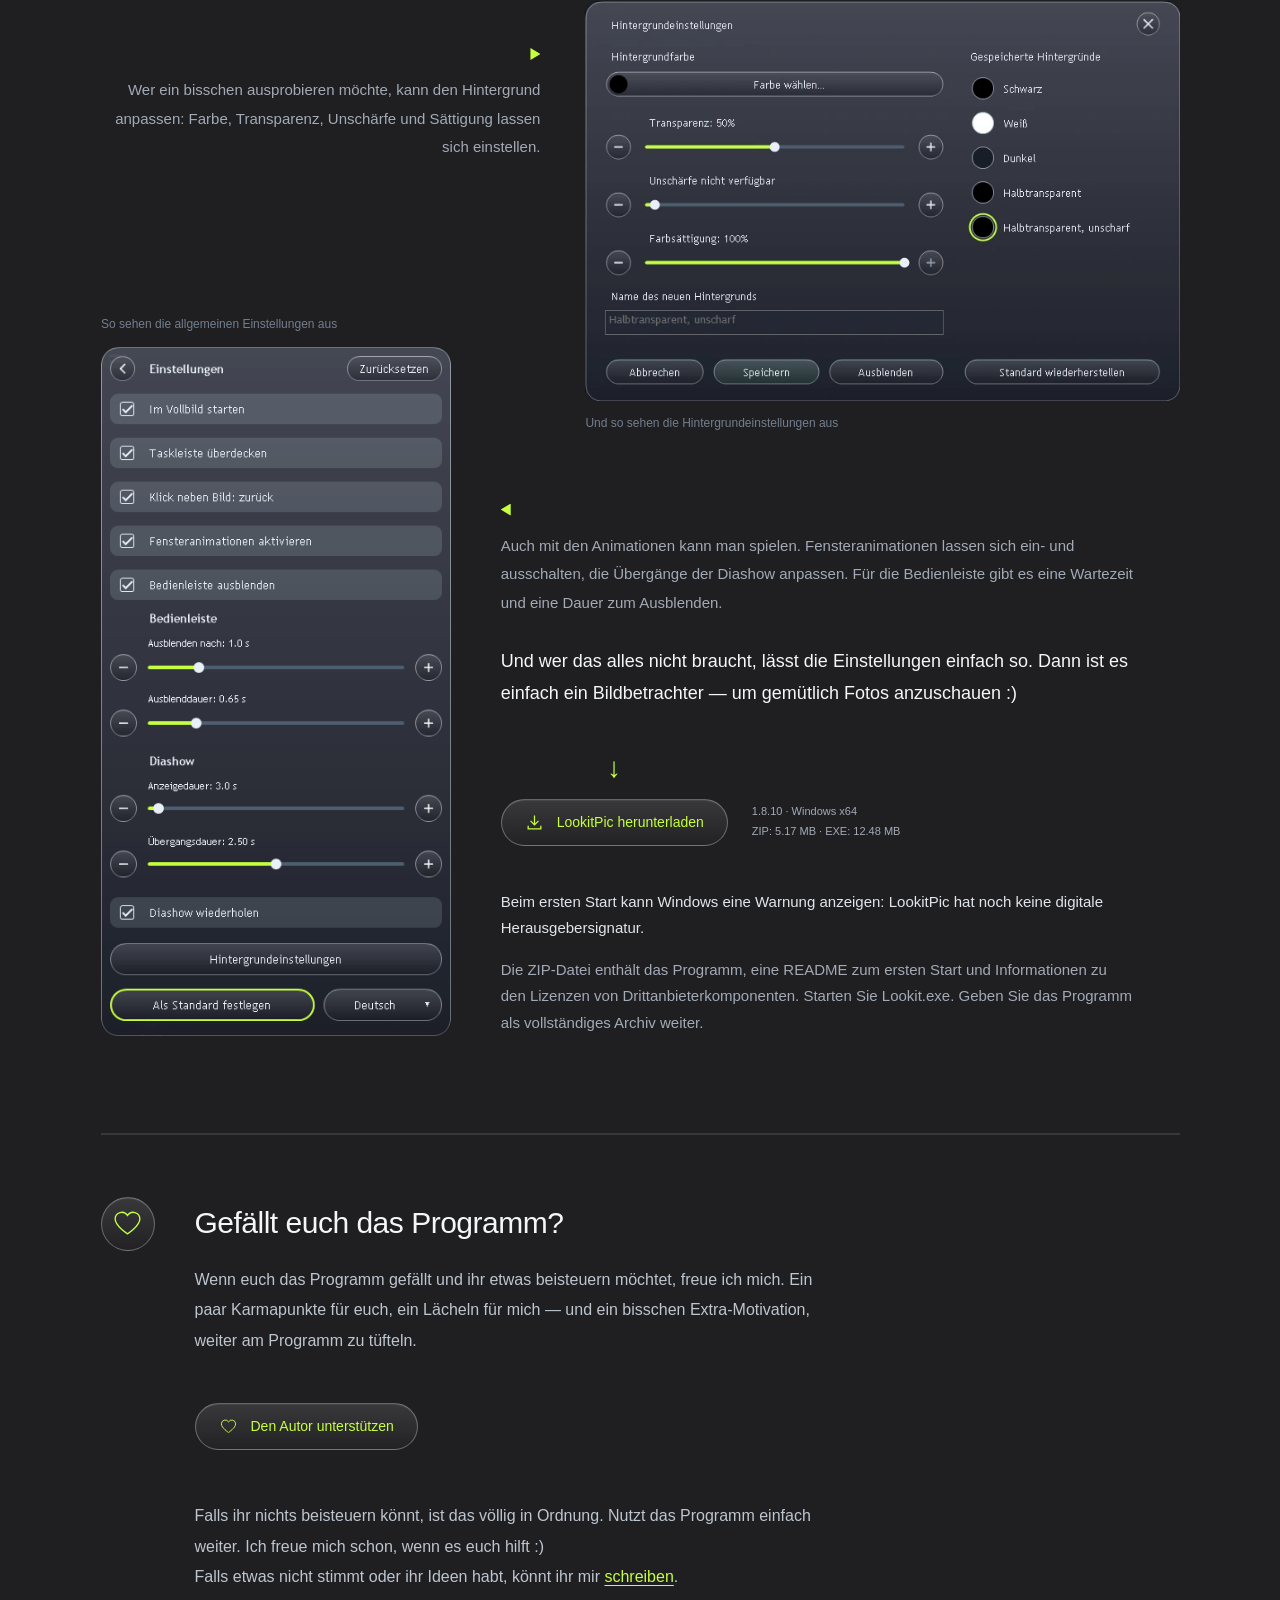
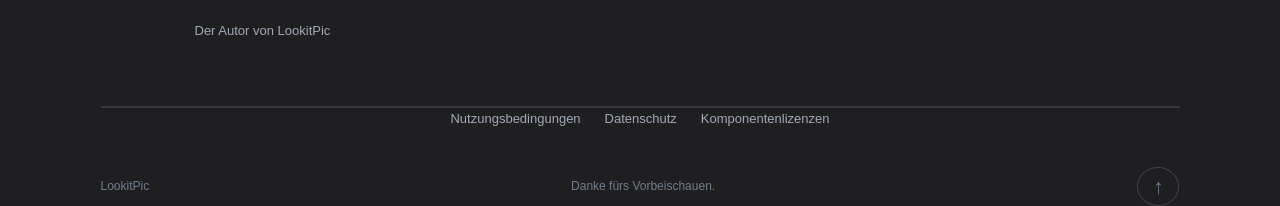
==== commit 67900e7c: "Update LookitPic 1.8.10 language controls" ====
--- a/de/index.html
+++ b/de/index.html
@@ -5,7 +5,7 @@
   <title>LookitPic — Kostenloser WebP- und AVIF-Betrachter für Windows</title>
   <meta name="description" content="Kostenloser Bildbetrachter für Windows x64: WebP, AVIF, HEIC, JPEG XL und weitere Formate. Animationen, Diashows und Fotodruck. Ohne Installation.">
   <meta name="theme-color" content="#1f1f22"><link rel="icon" href="/assets/brand/lookitpic.ico?v=137">
-  <link rel="stylesheet" href="/style.css?v=135-language-outline"><script src="/config.js?v=136" defer></script><script src="/locales.js?v=1810" defer></script><script src="/app.js?v=1810" defer></script>
+  <link rel="stylesheet" href="/style.css?v=1810-language"><script src="/config.js?v=136" defer></script><script src="/locales.js?v=1810" defer></script><script src="/app.js?v=1810-language" defer></script>
 
 <link rel="canonical" href="https://lookitpic.com/de/">
 <link rel="alternate" hreflang="ru" href="https://lookitpic.com/">
@@ -48,7 +48,7 @@
 <a class="skip" href="#main" data-i18n="skip">Zum Inhalt</a>
 <header class="header wrap">
   <a class="brand" href="#main"><img src="/assets/brand/wordmark.svg?v=137" width="228" height="39" alt="LookitPic"></a>
-  <nav aria-label="Навигация"><a href="#personal" data-i18n="navSettings">Einstellungen</a><a href="#thanks" data-i18n="navThanks">Danke sagen</a></nav><label class="language-control"><span class="language-label">Language</span><select id="language" aria-label="Язык / Language"><option value="ru">Русский</option><option value="en">English</option><option value="de" selected>Deutsch</option><option value="fr">Français</option></select></label>
+  <nav aria-label="Навигация"><a href="#personal" data-i18n="navSettings">Einstellungen</a><a href="#thanks" data-i18n="navThanks">Danke sagen</a></nav><details class="language-control" id="language"><summary aria-label="Sprache — Deutsch">De</summary><div class="language-options"><a href="/ru/" lang="ru" hreflang="ru">Русский</a><a href="/en/" lang="en" hreflang="en">English</a><a href="/de/" lang="de" hreflang="de" aria-current="page">Deutsch</a><a href="/fr/" lang="fr" hreflang="fr">Français</a></div></details>
 </header>
 <main class="wrap" id="main">
   <section class="hello">
@@ -144,7 +144,7 @@
   </section>
 
 </main>
-<footer class="footer wrap"><nav class="legal-links" aria-label="Dokumente"><a href="#terms" class="legal-link" data-i18n="termsTitle">Nutzungsbedingungen</a><a href="#privacy" class="legal-link" data-i18n="privacyTitle">Datenschutz</a><a href="#licences" class="legal-link" data-i18n="licencesTitle">Komponentenlizenzen</a></nav><span>LookitPic</span><p data-i18n="footer">Danke fürs Vorbeischauen.</p><a href="#main" aria-label="Nach oben">↑</a></footer><nav class="language-links wrap" aria-label="Language"><a href="/ru/" lang="ru" hreflang="ru">Русский</a><a href="/en/" lang="en" hreflang="en">English</a><a href="/de/" lang="de" hreflang="de" aria-current="page">Deutsch</a><a href="/fr/" lang="fr" hreflang="fr">Français</a></nav>
+<footer class="footer wrap"><nav class="legal-links" aria-label="Dokumente"><a href="#terms" class="legal-link" data-i18n="termsTitle">Nutzungsbedingungen</a><a href="#privacy" class="legal-link" data-i18n="privacyTitle">Datenschutz</a><a href="#licences" class="legal-link" data-i18n="licencesTitle">Komponentenlizenzen</a></nav><span>LookitPic</span><p data-i18n="footer">Danke fürs Vorbeischauen.</p><a href="#main" aria-label="Nach oben">↑</a></footer>
 <dialog id="feedback" class="feedback-dialog" aria-label="Feedback">
   <button type="button" class="feedback-close" id="feedback-close" aria-label="Schließen"><svg width="14" height="14" viewbox="0 0 16 16" fill="none" stroke="currentColor" stroke-width="1.5" aria-hidden="true"><path d="M3 3l10 10M13 3L3 13"/></svg></button>
   
--- a/style.css
+++ b/style.css
@@ -10,7 +10,7 @@
 @media(max-width:600px){.promo-desktop{aspect-ratio:1.2;border-radius:8px}.promo-window{left:14%;right:3%;top:23%;bottom:8%;grid-template-rows:minmax(0,1fr) 7cqw 5cqw}.promo-picture{max-width:55%;width:auto}.explorer-folders{top:28%;gap:10cqw 4cqw}.promo-options{gap:8px}.promo-options .background-choice{font-size:11px;min-height:40px}.promo-options .background-options{gap:4px}.promo-filename{font-size:1.2cqw}.promo-titlebar{font-size:2.5cqw}}
 @media(prefers-reduced-motion:reduce){html{scroll-behavior:auto}*,*:before,*:after{transition:none!important;animation:none!important}}
 .download-row{margin-top:48px}
-.header{gap:25px}.header nav{margin-left:auto}.language-control{display:flex;align-items:center;gap:8px;font-size:12px;color:var(--muted)}.language-label{position:absolute;width:1px;height:1px;overflow:hidden;clip-path:inset(50%)}#language{font:inherit;color:var(--text);background:#252c36;border:1px solid #ffffff38;border-radius:18px;padding:8px 12px;cursor:pointer}#language:focus-visible{outline:2px solid var(--accent);outline-offset:3px}
+.header{gap:25px}.header nav{margin-left:auto}.language-control{position:relative;font-size:12px;color:var(--muted)}
 .promo-desktop{aspect-ratio:1.32}.native-viewer{position:absolute;left:21%;top:20%;width:75%;aspect-ratio:1079/791;border-radius:1.15cqw;box-shadow:0 .7cqw 2.3cqw #0005;isolation:isolate}#viewer-shot{display:block;width:100%;height:100%;border-radius:inherit;user-select:none}.native-picker{position:absolute;left:4.4486%;bottom:6.4475%;width:23.7257%;aspect-ratio:256/222;border-radius:.9cqw;overflow:hidden;box-shadow:0 .4cqw 1.2cqw #0005}#picker-shot{display:block;width:100%;height:auto}.capture-hit{position:absolute;padding:0;margin:0;background:transparent;border:0;border-radius:6px;cursor:pointer;color:transparent;touch-action:manipulation}.capture-hit:hover{background:#ffffff12}.capture-hit:focus-visible{outline:2px solid var(--accent);outline-offset:-2px}.picker-hit{left:2%;width:96%;height:18.9189%}.picker-hit:nth-of-type(1){top:2.7027%}.picker-hit:nth-of-type(2){top:21.6216%}.picker-hit:nth-of-type(3){top:40.5405%}.picker-hit:nth-of-type(4){top:59.4595%}.picker-hit:nth-of-type(5){top:78.3784%}.toolbar-hit{top:94.311%;width:3.3364%;height:4.5512%;border-radius:50%}#toggle-thumbnails{left:.7414%}#toggle-shadow{left:8.1557%}.demo-hint{color:var(--muted);font-size:13px;line-height:1.7;margin:20px 0 0;max-width:800px}.demo-status{position:absolute;width:1px;height:1px;overflow:hidden;clip-path:inset(50%)}
 .about{display:block}.about-intro{max-width:720px;margin-bottom:40px}.about-intro p+p{margin-top:18px}.settings-row{display:grid;grid-template-columns:minmax(0,.85fr) minmax(0,1.15fr);gap:45px;align-items:center;margin-top:35px}.settings-capture{margin:0;min-width:0}.settings-capture img{display:block;width:100%;height:auto;border-radius:12px}.settings-capture figcaption{font-size:12px;color:var(--dim);margin-top:12px}.animation-row{margin-top:55px}.animation-row .settings-capture{width:min(100%,390px);justify-self:center}.about .no-pressure{margin-top:28px;color:var(--text)}
 @media(max-width:760px){.header{gap:12px;flex-wrap:wrap;height:auto;min-height:90px;padding-block:18px}.header nav{gap:14px}.language-control{font-size:11px}.download-row{margin-top:40px}.settings-row{grid-template-columns:1fr;gap:22px;margin-top:32px}.animation-row .settings-capture{justify-self:start}.settings-capture{max-width:650px}.promo-desktop{aspect-ratio:1.32}.native-viewer{left:15%;width:82%;top:17%}.demo-hint{font-size:12px}}
@@ -146,7 +146,7 @@
 .explorer-label.heading,.explorer-label.status{color:#a8c1df}
 
 /* LookitPic identity, supplied brand board 2026-11-15. */
-.brand{gap:10px}.brand-name{font-family:"Arial Rounded MT Bold","Trebuchet MS",sans-serif;font-weight:800;font-size:28px;letter-spacing:-1px;color:#f5f6f7}.brand-pic{color:#c5ff3d}.brand img{width:38px;height:38px}#language{background:#3a3a3a}@media(max-width:760px){.brand-name{font-size:24px}.brand img{width:32px;height:32px}}
+.brand{gap:10px}.brand-name{font-family:"Arial Rounded MT Bold","Trebuchet MS",sans-serif;font-weight:800;font-size:28px;letter-spacing:-1px;color:#f5f6f7}.brand-pic{color:#c5ff3d}.brand img{width:38px;height:38px}@media(max-width:760px){.brand-name{font-size:24px}.brand img{width:32px;height:32px}}
 
 .thanks #donate-link{display:flex;width:fit-content;max-width:100%;margin:47px 0 51px}#donate-link[aria-disabled="true"]{cursor:default}
 
@@ -235,9 +235,8 @@
   .hero-download .file-note{grid-column:1;grid-row:2}
   .hero-download .version-note{grid-column:1;grid-row:3}
 }
-/* Crawlable language links also work with JavaScript disabled. */
-.language-links{display:flex;justify-content:center;gap:22px;flex-wrap:wrap;padding:4px 0 26px;font-size:12px;color:#999}
-.language-links a{color:inherit;text-decoration:none}.language-links a:hover,.language-links a[aria-current="page"]{color:#c9d97b}
+
+
 
 #donate-link[hidden]{display:none!important}
 
@@ -251,6 +250,20 @@
 /* First-launch notice: brighter text, unchanged layout. */
 .about .download-notes .windows-note{color:#e1e5eb}
 
-/* Header language control: outline only; keep the popup readable. */
-#language{background:transparent}
-#language option{background:#1f1f22;color:#f5f6f7}
+.language-control summary{
+  box-sizing:border-box; display:flex; align-items:center; justify-content:center; gap:3px;
+  min-width:calc(3.25rem + 10px); padding:8px; border:1px solid #ffffff38; border-radius:18px;
+  color:var(--text); cursor:pointer; list-style:none;
+}
+.language-control summary::-webkit-details-marker{display:none}
+.language-control summary::after{
+  content:""; width:8px; height:5px; flex:none; background:currentColor;
+  clip-path:polygon(0 22%,14% 0,50% 58%,86% 0,100% 22%,50% 100%);
+}
+.language-control summary:focus-visible,.language-options a:focus-visible{outline:2px solid var(--accent);outline-offset:2px}
+.language-options{
+  position:absolute; z-index:10; top:calc(100% + 4px); right:0; width:max-content;
+  padding:4px; border:1px solid #ffffff38; border-radius:10px; background:#1f1f22;
+}
+.language-options a{display:block; padding:6px 12px; color:var(--text); text-decoration:none}
+.language-options a:hover,.language-options a[aria-current="page"]{color:var(--accent)}
